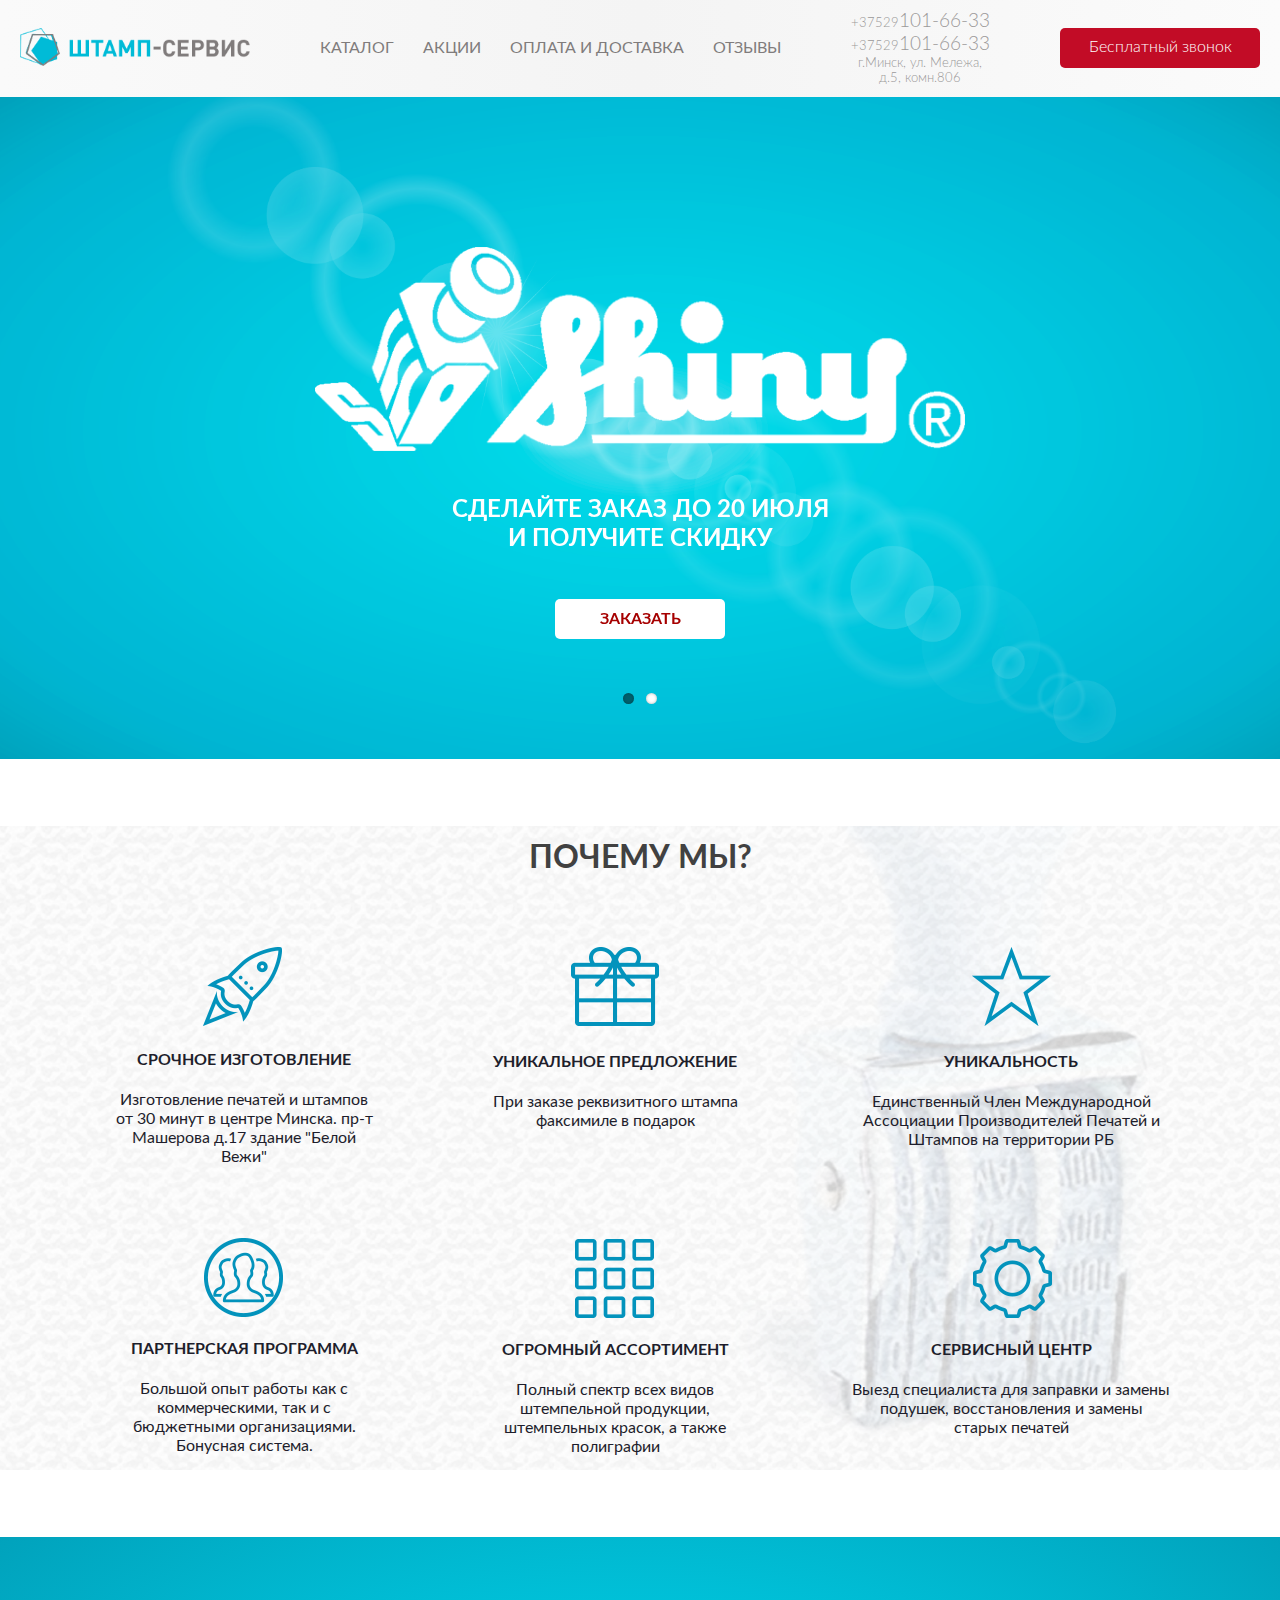
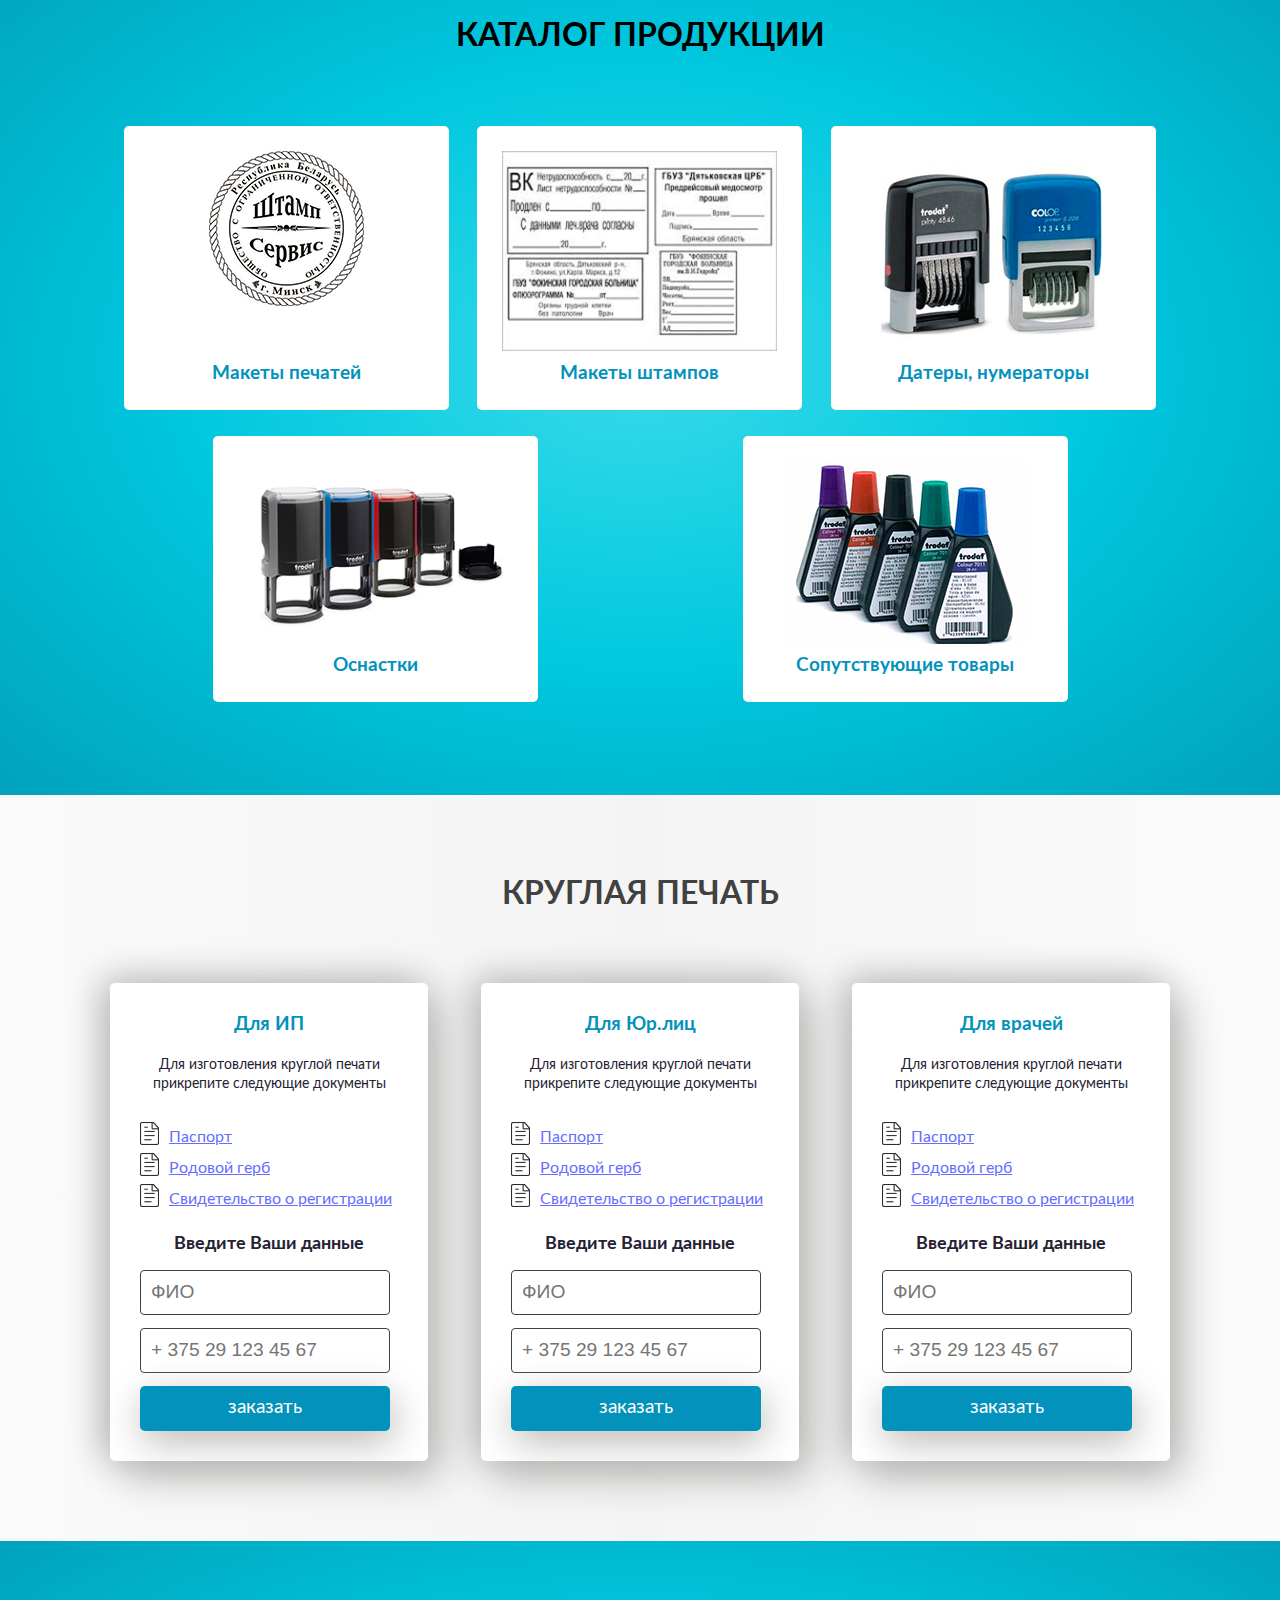
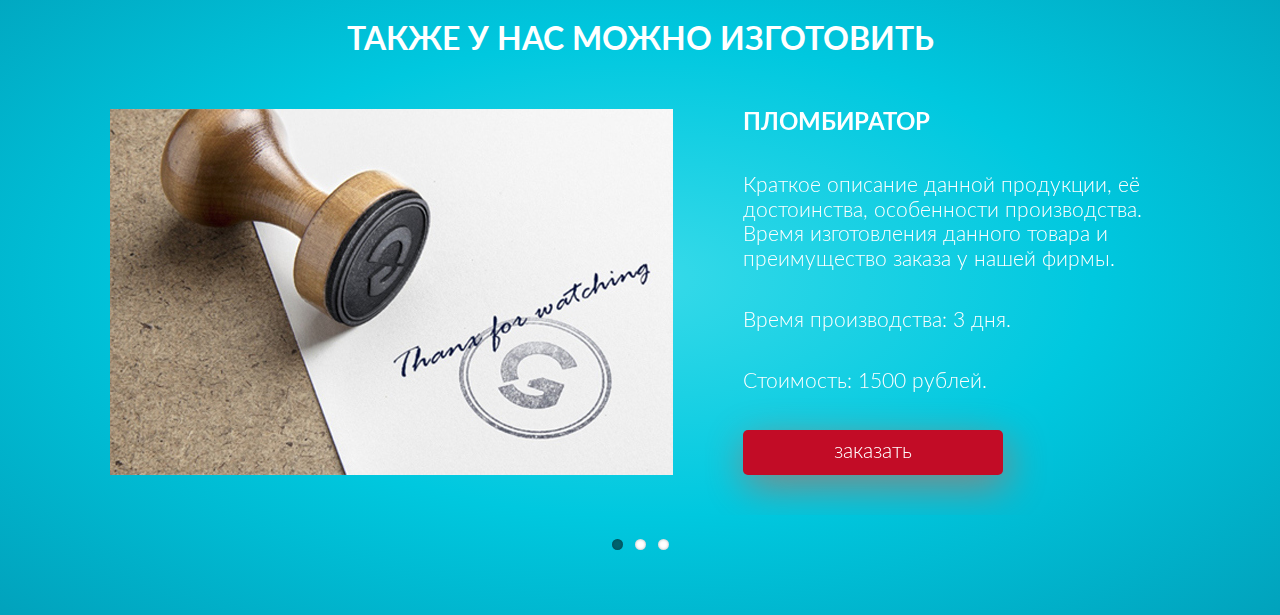
==== index.html @ 4afd436d "added products section" ====
<!DOCTYPE html>
<!--[if lt IE 7 ]><html class="ie ie6" lang="en"> <![endif]-->
<!--[if IE 7 ]><html class="ie ie7" lang="en"> <![endif]-->
<!--[if IE 8 ]><html class="ie ie8" lang="en"> <![endif]-->
<!--[if (gte IE 9)|!(IE)]><!--><html lang="ru"> <!--<![endif]-->

<head>

	<meta charset="utf-8">

	<title>Штамп-сервис</title>
	<meta name="description" content="">
	<meta name="keywords" content="">

	<link rel="shortcut icon" href="img/favicon/favicon.ico" type="image/x-icon">

	<meta http-equiv="X-UA-Compatible" content="IE=edge">
	<meta name="viewport" content="width=device-width, initial-scale=1, maximum-scale=1, user-scalable=no">

	<!-- <link rel="stylesheet" href="libs/animate/animate.css"> -->
	<!-- <link rel="stylesheet" type="text/css" href="libs/slick/slick.css"/> -->
	<!-- <link rel="stylesheet" type="text/css" href="libs/slick/slick-theme.css"/> -->
	<!-- <link rel="stylesheet" href="https://netdna.bootstrapcdn.com/bootstrap/3.0.3/css/bootstrap.min.css"> -->
	<!-- <link rel="stylesheet" href="https://netdna.bootstrapcdn.com/bootstrap/3.0.3/css/bootstrap-theme.min.css"> -->
	<link rel="stylesheet" href="libs/flexslider/flexslider.css" type="text/css" media="screen" />

	<link rel="stylesheet" href="css/fonts.css">
	<link rel="stylesheet" href="css/normalize.css">
	<link rel="stylesheet" href="css/main.css">
	<link rel="stylesheet" href="css/media.css">

</head>

<body>
	
	<!--************* Header-menu *************-->

	<header class="header">
		<div class="wrapper header-wrap">

			<div class="logo-header">
				<img class="logo-header__img" src="img/logo-header.png" alt="logo">
			</div>

			<nav class="menu">
				<a href="#" class="menu__icon">
					<span></span>
					<span></span>
					<span></span>
					<span></span>
				</a>
				<ul class="menu__links">
					<li class="menu__links-item"><a href="#">Каталог</a></li>
					<li class="menu__links-item"><a href="#">Акции</a></li>
					<li class="menu__links-item"><a href="#">Оплата и доставка</a></li>
					<li class="menu__links-item contacts"><a href="#">Отзывы</a></li>
				</ul>
			</nav>

			<div class="our-contacts">
				<a href="tel:375291016633" class="phone"><small>+37529</small>101-66-33</a>
				<a href="tel:375291016633" class="phone"><small>+37529</small>101-66-33</a>
				<p class="address">г.Минск, ул. Мележа,<br> д.5, комн.806</p>
			</div>

			<a href="#" class="button button__header">Бесплатный звонок</a>
		</div>
	</header>

	<!--**************** Main-slider ****************-->
	
	<div class="slider-wrap">
		<div class="flexslider">
		    <ul class="slides">
		        <li>
		            <div class="slides-item">
		            	<img class="slides-item__img" src="img/slider/slide.png" alt="slide">
		            	<p class="slides-item__descr">Сделайте заказ до 20 июля<br> и получите скидку</p>
		            	<a href="#" class="button button__slider">Заказать</a>
		            </div>
		        </li>
		       <li>
		            <div class="slides-item">
		            	<img class="slides-item__img" src="img/slider/slide.png" alt="slide">
		            	<p class="slides-item__descr">Сделайте заказ до 20 июля<br> и получите скидку</p>
		            	<a href="#" class="button button__slider">Заказать</a>
		            </div>
		        </li>
		    </ul>
		</div>
	</div>

	<!--************ Section-About ************-->

	<section class="about">
		<div class="wrapper about-wrap">
			<h2 class="section-title about-title">Почему мы?</h2>

			<div class="about-items">

				<div class="about-item">
					<img src="img/about/about1.png" alt="icon">
					<h4 class="about-item__title">Срочное изготовление</h3>
					<p class="about-item__descr">Изготовление печатей и штампов от 30 минут в центре Минска. пр-т Машерова д.17 здание "Белой Вежи"</p>
				</div>
				<div class="about-item">
					<img src="img/about/about2.png" alt="icon">
					<h4 class="about-item__title">Уникальное предложение</h3>
					<p class="about-item__descr">При заказе реквизитного штампа факсимиле в подарок</p>
				</div>
				<div class="about-item">
					<img src="img/about/about3.png" alt="icon">
					<h4 class="about-item__title">Уникальность</h3>
					<p class="about-item__descr">Единственный Член Международной Ассоциации Производителей Печатей и Штампов на территории РБ</p>
				</div>
				<div class="about-item">
					<img src="img/about/about4.png" alt="icon">
					<h4 class="about-item__title">Партнерская программа</h3>
					<p class="about-item__descr">Большой опыт работы как с коммерческими, так и с бюджетными организациями. Бонусная система.</p>
				</div>
				<div class="about-item">
					<img src="img/about/about5.png" alt="icon">
					<h4 class="about-item__title">Огромный ассортимент</h3>
					<p class="about-item__descr">Полный спектр всех видов штемпельной продукции, штемпельных красок, а также полиграфии</p>
				</div>
				<div class="about-item">
					<img src="img/about/about6.png" alt="icon">
					<h4 class="about-item__title">Сервисный центр</h3>
					<p class="about-item__descr">Выезд специалиста для заправки и замены подушек, восстановления и замены старых печатей</p>
				</div>

			</div>
		</div>
	</section>

	<!--******** Section-Сatalog ********-->

	<section class="catalog">
		<div class="wrapper catalog-wrap">
			<h2 class="section-title catalog-title">Каталог продукции</h2>

			<div class="catalog-items">
				
				<div class="catalog-item">
					<img src="img/catalog/catalog1.png" alt="stamp">
					<h5 class="catalog-item__title">Макеты печатей</h5>
				</div>
				<div class="catalog-item">
					<img src="img/catalog/catalog2.png" alt="stamp">
					<h5 class="catalog-item__title">Макеты штампов</h5>
				</div>
				<div class="catalog-item">
					<img src="img/catalog/catalog3.png" alt="stamp">
					<h5 class="catalog-item__title">Датеры, нумераторы</h5>
				</div>
				<div class="catalog-item">
					<img src="img/catalog/catalog4.png" alt="stamp">
					<h5 class="catalog-item__title">Оснастки</h5>
				</div>
				<div class="catalog-item">
					<img src="img/catalog/catalog5.png" alt="stamp">
					<h5 class="catalog-item__title">Сопутствующие товары</h5>
				</div>
			</div>
		</div>
	</section>

	<!--********* Section-Round-Stamp *********-->

	<section class="round-stamp">
		<div class="wrapper stamp-wrap">
			<h2 class="section-title stamp-title">Круглая печать</h2>
			
			<div class="stamp-items">
				
				<div class="stamp-item">
					<h5 class="stamp-item__title">Для ИП</h5>
					<span class="stamp-item__descr">Для изготовления круглой печати прикрепите следующие документы</span>
					<ul>
						<li class="stamp-item__list">
							<img src="img/icon-file.png" class="upfile1" style="cursor:pointer" alt="file" />
							<input type="file" class="file1"  name="file1" style="display:none" />
							<p class="download-file upfile1" style="cursor:pointer">Паспорт</p>
						</li>
						<li class="stamp-item__list">
							<img src="img/icon-file.png" class="upfile2" style="cursor:pointer" alt="file" />
							<input type="file" class="file2"  name="file1" style="display:none" />
							<p class="download-file upfile2" style="cursor:pointer">Родовой герб</p>
						</li>
						<li class="stamp-item__list">
							<img src="img/icon-file.png" class="upfile3" style="cursor:pointer" alt="file" />
							<input type="file" class="file3"  name="file1" style="display:none" />
							<p class="download-file upfile3" style="cursor:pointer">Свидетельство о регистрации</p>
						</li>
					</ul>
					<p class="label-descr">Введите Ваши данные</p>
					<label class="data-label">		             
		                <input type="text" class="data-input" name="name" placeholder="ФИО" />
		            </label>
		            <label class="data-label">
		                <input type="text" class="data-input" name="phone" placeholder="+ 375 29 123 45 67" />
		            </label>
		            <a href="#" class="button button__stamp">заказать</a>
				</div>

				<div class="stamp-item">
					<h5 class="stamp-item__title">Для Юр.лиц</h5>
					<span class="stamp-item__descr">Для изготовления круглой печати прикрепите следующие документы</span>
					<ul>
						<li class="stamp-item__list">
							<img src="img/icon-file.png" class="upfile4" style="cursor:pointer" alt="file" />
							<input type="file" class="file4"  name="file1" style="display:none" />
							<p class="download-file upfile4" style="cursor:pointer">Паспорт</p>
						</li>
						<li class="stamp-item__list">
							<img src="img/icon-file.png" class="upfile5" style="cursor:pointer" alt="file" />
							<input type="file" class="file5"  name="file1" style="display:none" />
							<p class="download-file upfile5" style="cursor:pointer">Родовой герб</p>
						</li>
						<li class="stamp-item__list">
							<img src="img/icon-file.png" class="upfile6" style="cursor:pointer" alt="file" />
							<input type="file" class="file6"  name="file1" style="display:none" />
							<p class="download-file upfile6" style="cursor:pointer">Свидетельство о регистрации</p>
						</li>
					</ul>
					<p class="label-descr">Введите Ваши данные</p>
					<label class="data-label">		             
		                <input type="text" class="data-input" name="name" placeholder="ФИО" />
		            </label>
		            <label class="data-label">
		                <input type="text" class="data-input" name="phone" placeholder="+ 375 29 123 45 67" />
		            </label>
		            <a href="#" class="button button__stamp">заказать</a>
				</div>

				<div class="stamp-item">
					<h5 class="stamp-item__title">Для врачей</h5>
					<span class="stamp-item__descr">Для изготовления круглой печати прикрепите следующие документы</span>
					<ul>
						<li class="stamp-item__list">
							<img src="img/icon-file.png" class="upfile7" style="cursor:pointer" alt="file" />
							<input type="file" class="file7"  name="file1" style="display:none" />
							<p class="download-file upfile7" style="cursor:pointer">Паспорт</p>
						</li>
						<li class="stamp-item__list">
							<img src="img/icon-file.png" class="upfile8" style="cursor:pointer" alt="file" />
							<input type="file" class="file8"  name="file1" style="display:none" />
							<p class="download-file upfile8" style="cursor:pointer">Родовой герб</p>
						</li>
						<li class="stamp-item__list">
							<img src="img/icon-file.png" class="upfile9" style="cursor:pointer" alt="file" />
							<input type="file" class="file9"  name="file1" style="display:none" />
							<p class="download-file upfile9" style="cursor:pointer">Свидетельство о регистрации</p>
						</li>
					</ul>
					<p class="label-descr">Введите Ваши данные</p>
					<label class="data-label">		             
		                <input type="text" class="data-input" name="name" placeholder="ФИО" />
		            </label>
		            <label class="data-label">
		                <input type="text" class="data-input" name="phone" placeholder="+ 375 29 123 45 67" />
		            </label>
		            <a href="#" class="button button__stamp">заказать</a>
				</div>

			</div>
		</div>
	</section>

	<!--******* Section-products *******-->

	<section class="products">
		<div class="wrapper products-wrap">
			<h2 class="section-title products-title">Также у нас можно изготовить</h2>
			
			<div class="flexslider">
			  	<ul class="slides">

				    <li class="products-item">
				      	<img class="products-item__img" src="img/products/product1.jpg" alt="stamp" />
				      	<div class="products-item__descr">
							<p class="products-item__title">Пломбиратор</p>
							<p class="products-item__text">Краткое описание данной продукции, её достоинства, особенности производства. Время изготовления данного товара и преимущество заказа у нашей фирмы.</p>
							<p class="products-item__time">Время производства: 3 дня.</p>
							<p class="products-item__price">Стоимость: 1500 рублей.</p>
							<a href="#" class="button button__products">заказать</a>
						</div>
				    </li>
				    <li class="products-item">
				      	<img class="products-item__img" src="img/products/product1.jpg" alt="stamp" />
				      	<div class="products-item__descr">
							<p class="products-item__title">Рельефная печать</p>
							<p class="products-item__text">Краткое описание данной продукции, её достоинства, особенности производства. Время изготовления данного товара и преимущество заказа у нашей фирмы.</p>
							<p class="products-item__time">Время производства: 3 дня.</p>
							<p class="products-item__price">Стоимость: 1500 рублей.</p>
							<a href="#" class="button button__products">заказать</a>
						</div>
				    </li>
				    <li class="products-item">
				      	<img class="products-item__img" src="img/products/product1.jpg" alt="stamp" />
				      	<div class="products-item__descr">
							<p class="products-item__title">Клише для установки</p>
							<p class="products-item__text">Краткое описание данной продукции, её достоинства, особенности производства. Время изготовления данного товара и преимущество заказа у нашей фирмы.</p>
							<p class="products-item__time">Время производства: 3 дня.</p>
							<p class="products-item__price">Стоимость: 1500 рублей.</p>
							<a href="#" class="button button__products">заказать</a>
						</div>
				    </li>

				    			    
			  	</ul>
			</div>
			<div class="custom-navigation">
				<a href="#" class="flex-prev">Prev</a>
				<div class="custom-controls-container"></div>
				<a href="#" class="flex-next">Next</a>
			</div>
		</div>
	</section>

	
	<!-- Pop-up-form -->

    <div class="hidden">
        <form id="form_back">
            <h2>Заказать звонок</h2>
            <p>Мы свяжемся с Вами в течение 10 минут<br> и ответим на все Ваши вопросы</p>
            <label>
                <span>Ваше имя:</span>
                <input type="text" name="name" required />
            </label>
            <label>
                <span>Ваш телефон:</span>
                <input type="text" name="phone" value="+(375)" required />
            </label>
            <div class="button_wrap">
                <button class="button btn-green">Отправить заявку</button>
            </div>

            <input type="hidden" name="formname" value="">

        </form>
    </div>

	<!--[if lt IE 9]>
	<script src="libs/html5shiv/es5-shim.min.js"></script>
	<script src="libs/html5shiv/html5shiv.min.js"></script>
	<script src="libs/html5shiv/html5shiv-printshiv.min.js"></script>
	<script src="libs/respond/respond.min.js"></script>
	<![endif]-->

	<script src="libs/jquery/jquery-1.11.2.min.js"></script>
	<script src="libs/jquery/jquery.easing.1.3.js"></script>
	<!-- <script src="libs/animate/jquery.waypoints.js"></script> -->
	<!-- <script src="libs/animate/animate-css.js"></script> -->
	<script src="libs/plugins-scroll/plugins-scroll.js"></script>
	<!-- <script src="libs/slick/slick.min.js"></script> -->
	<!-- <script src="https://netdna.bootstrapcdn.com/bootstrap/3.0.3/js/bootstrap.min.js"></script> -->
	<script src="libs//flexslider/jquery.flexslider.js"></script>

	<script src="js/common.js"></script>
	
</body>
</html>
---- css/fonts.css ----
@font-face {
    font-family: 'Lato';
    font-style: normal;
    font-weight: 400;
    src: url('../fonts/Lato/Lato-Regular.eot');
    src: url('../fonts/Lato/Lato-Regular.eot?#iefix')format("embedded-opentype"),
    url('../fonts/Lato/Lato-Regular.woff') format('woff'),
    url('../fonts/Lato/Lato-Regular.ttf') format('truetype');
}
@font-face {
    font-family: 'Lato';
    font-style: italic;
    font-weight: 400;
    src: url('../fonts/Lato/Lato-Italic.eot');
    src: url('../fonts/Lato/Lato-Italic.eot?#iefix')format("embedded-opentype"),
    url('../fonts/Lato/Lato-Italic.woff') format('woff'),
    url('../fonts/Lato/Lato-Italic.ttf') format('truetype');
}
@font-face {
    font-family: 'Lato';
    font-style: normal;
    font-weight: 300;
    src: url('../fonts/Lato/Lato-Light.eot');
    src: url('../fonts/Lato/Lato-Light.eot?#iefix')format("embedded-opentype"),
    url('../fonts/Lato/Lato-Light.woff') format('woff'),
    url('../fonts/Lato/Lato-Light.ttf') format('truetype');
}
@font-face {
    font-family: 'Lato';
    font-style: italic;
    font-weight: 300;
    src: url('../fonts/Lato/Lato-LightItalic.eot');
    src: url('../fonts/Lato/Lato-LightItalic.eot?#iefix')format("embedded-opentype"),
    url('../fonts/Lato/Lato-LightItalic.woff') format('woff'),
    url('../fonts/Lato/Lato-LightItalic.ttf') format('truetype');
}
@font-face {
    font-family: 'Lato';
    font-style: normal;
    font-weight: bold;
    src: url('../fonts/Lato/Lato-Bold.eot');
    src: url('../fonts/Lato/Lato-Bold.eot?#iefix')format("embedded-opentype"),
    url('../fonts/Lato/Lato-Bold.woff') format('woff'),
    url('../fonts/Lato/Lato-Bold.ttf') format('truetype');
}
@font-face {
    font-family: 'Lato';
    font-style: italic;
    font-weight: bold;
    src: url('../fonts/Lato/Lato-BoldItalic.eot');
    src: url('../fonts/Lato/Lato-BoldItalic.eot?#iefix')format("embedded-opentype"),
    url('../fonts/Lato/Lato-BoldItalic.woff') format('woff'),
    url('../fonts/Lato/Lato-BoldItalic.ttf') format('truetype');
}
@font-face {
    font-family: 'Lato';
    font-style: normal;
    font-weight: 900;../
    src: url('../fonts/Lato/Lato-Black.eot');
    src: url('../fonts/Lato/Lato-Black.eot?#iefix')format("embedded-opentype"),
    url('../fonts/Lato/Lato-Black.woff') format('woff'),
    url('../fonts/Lato/Lato-Black.ttf') format('truetype');
}
@font-face {
    font-family: 'Lato';
    font-style: italic;
    font-weight: 900;
    src: url('../fonts/Lato/Lato-BlackItalic.eot');
    src: url('../fonts/Lato/Lato-BlackItalic.eot?#iefix')format("embedded-opentype"),
    url('../fonts/Lato/Lato-BlackItalic.woff') format('woff'),
    url('../fonts/Lato/Lato-BlackItalic.ttf') format('truetype');
}
---- css/main.css ----
body {
	font-family: sans-serif;
	font-size: 1em;
	min-width: 320px;
	position: relative;
	font-family: "Lato", sans-serif;
	overflow-x: hidden;
	max-width: 100%;
    height: 100%;
}

img {
	max-width: 100%;
}

a:hover, a:active, a:focus {
	text-decoration: none;
}
a.button {
    display: block;
    max-width: 100%;
    cursor: pointer;
    text-align: center;
    text-decoration: none;
    border-radius: 5px;
    transition: 0.5s ease;
}
.wrapper {
    max-width: 1100px;
    width: 100%;
    height: auto;
    margin: 0 auto;
    padding: 0 20px;
}
h2.section-title {
    font-size: 2em;
    font-weight: bold;
    text-transform: uppercase;
    line-height: 1.2;
    text-align: center;
}
h5 {
    font-size: 1.2em;
    color: rgb(3, 146, 188);
    line-height: 1.2;
    text-align: center;
}

/**********Header-menu**********/

.header {
    background: #fafafa;
    background: linear-gradient(to right, #fafafa, #f4f4f4, #fbfbfb);
}
.header-wrap {
    max-width: 1480px;
    display: -webkit-flex;
    display: -moz-flex;
    display: -ms-flex;
    display: -o-flex;
    display: flex;
    justify-content: space-between;
    -ms-align-items: center;
    align-items: center;
    padding-top: 10px;
    padding-bottom: 10px;
}
.logo-header__img {
    width: 230px;
}
.menu__links {
    display: -webkit-flex;
    display: -moz-flex;
    display: -ms-flex;
    display: -o-flex;
    display: flex;
    justify-content: space-between;
}
.menu__links-item {
    list-style-type: none;
    font-size: 1em;
    padding-right: 1.8em;
}
.menu__links-item:last-child {
    padding-right: 0;
}
.menu__links-item a {
    color: rgb(128, 124, 124);
    text-transform: uppercase;
    line-height: 1.2;
    transition: color 0.5s ease;
}
.menu__links-item a:hover,
.menu__links-item a:active,
.menu__links-item a:focus,
.phone:hover,
.phone:active,
.phone:focus {
    color: #0392bc;
    font-weight: 400;
}
.our-contacts {
    display: -webkit-flex;
    display: -moz-flex;
    display: -ms-flex;
    display: -o-flex;
    display: flex;
    -webkit-flex-direction: column;
    -moz-flex-direction: column;
    -ms-flex-direction: column;
    -o-flex-direction: column;
    flex-direction: column;
}
.our-contacts small {
    font-size: 0.7em;
}
.phone,
.address {
    font-weight: 300;
    color: rgb(155, 153, 153);
    line-height: 1.2;
}
.phone {
    font-size: 1.2em;
    transition: color 0.5s ease;
}
.address {
    font-size: 0.8em;
    text-align: center;
}
.button__header {
    width: 200px;
    height: 40px;
    font-size: 1em;
    font-weight: 300;
    line-height: 2.4;
    background-color: rgb(194, 12, 38);
    color: #fff;
}
.button__header:hover,
.button__header:active,
.button__header:focus {
    background-color: #e43e56;
}

/**********Mobile menu**********/

.menu__icon {
    display: none;
}

/**********Main-slider**********/

.slider-wrap {
    background: #55ddff; 
    background-image: url(../img/header-bg.png);
    background-size: cover;
    background-repeat: no-repeat;
    background-position: center center;
    padding: 0 20px 30px;
 }
.slides-item {
    display: -webkit-flex;
    display: -moz-flex;
    display: -ms-flex;
    display: -o-flex;
    display: flex;
    -webkit-flex-direction: column;
    -moz-flex-direction: column;
    -ms-flex-direction: column;
    -o-flex-direction: column;
    flex-direction: column;
    -ms-align-items: center;
    align-items: center;
    padding-top: 150px;
}
.slides-item__img {
    width: 650px!important;
    margin: 0 auto;
}
.slides-item__descr {
  font-size: 1.5em;
  color: rgb(255, 255, 255);
  font-weight: bold;
  text-transform: uppercase;
  line-height: 1.2;
  padding: 45px 0;
  text-align: center;
}
.button__slider {
    width: 170px;
    height: 40px;
    font-size: 1em;
    font-weight: bold;
    text-transform: uppercase;
    line-height: 2.5;
    background-color: #fff;
    color: #a60000;
    margin-bottom: 30px;
}
.button__slider:hover,
.button__slider:active,
.button__slider:focus {
    background-color: #e43e56;
    color: #fff;
}

/*Flexslider*/

.slider-wrap .flex-direction-nav {
    display: none;
 }
/*.slider-wrap .flex-control-nav {
    list-style-type: none;
    display: flex;
    justify-content: center;
    padding: 80px 0;
 }*/
 /*.slider-wrap .flex-control-nav li {
    width: 8px;
    height: 8px;
    background-color: #fff;
    border-radius: 50%;
    padding-right: 20px;
 }*/
 /*.slider-wrap .flex-control-nav li:last-child {
    padding-right: 0;
 }*/
 .slider-wrap .flexslider,
 .products-wrap .flexslider {
    background: transparent;
    border: none;
 }
 .slider-wrap .flex-control-paging li a,
 .products-wrap .flex-control-paging li a {
    background: #fff;
 }
 .slider-wrap .flex-control-paging li a.flex-active,
 .products .flex-control-paging li a.flex-active {
    background: rgba(0, 0, 0, 0.5);
 }
.products .custom-navigation {
    display: none;
 }
.products .flex-direction-nav a.flex-prev:before {
    content: '\003C';
    color: #fff;
    font-size: 77px;
}
.products .flex-direction-nav a.flex-next:before {
    content: '\003E';
    color: #fff;
    font-size: 77px;
}
.products .flexslider:hover .flex-direction-nav .flex-prev {
    left: -65px;
}
.products .flexslider:hover .flex-direction-nav .flex-next {
    right: -100px;
}
.products .flex-direction-nav a {
    width: 100px;
    height: 78px;
    top: 45%;
}


/*************Section-About*************/

.about {
    background: #fff;
    background-image: url(../img/about-bg.png);
    background-size: contain;
    background-repeat: no-repeat;
    background-position: center center;
}
.about-wrap, 
.catalog-wrap,
.stamp-wrap,
.products-wrap {
    padding-top: 80px;
    padding-bottom: 80px;
}
.about-title {
    color: rgb(65, 65, 65);
}
.about-items,
.catalog-items {
    display: -webkit-flex;
    display: -moz-flex;
    display: -ms-flex;
    display: -o-flex;
    display: flex;
    flex-flow: row wrap;
    justify-content: space-between;
}
.about-item {
    width: 30%;
    text-align: center;
    padding-right: 50px;
    padding-top: 70px;
}
.about-item:nth-child(3n){
    padding-right: 0;
}
.about-item__title {
    color: rgb(30, 30, 44);
    text-transform: uppercase;
    line-height: 1.2;
    padding: 20px 0;
}
.about-item__descr {
    color: rgb(30, 30, 44);
    line-height: 1.2;
}

/*********Section-catalog*********/

.catalog,
.products {
    background: #37dae9;
    background: radial-gradient(#37dae9, #00c8df, #01a2bc);
}
.catalog-title {
    padding-bottom: 57px;
}
.catalog-items {
    justify-content: space-around;
}
.catalog-item {
    max-width: 100%;
    width: 325px;
    height: auto;
    border-radius: 5px;
    background-color: rgb(255, 255, 255);
    margin: 13px;
    text-align: center;
    display: flex;
    flex-direction: column;
    justify-content: space-between;
    align-items: center;
    padding: 25px;
}
.catalog-item__title {
    padding-top: 10px;
}

/************Round-Stamp************/

.round-stamp {
    background: #fafafa;
    background: linear-gradient(to right, #fafafa, #f4f4f4, #fbfbfb);
}
.stamp-title {
    color: #414141;
}
.stamp-items {
    display: -webkit-flex;
    display: -moz-flex;
    display: -ms-flex;
    display: -o-flex;
    display: flex;
    -webkit-flex-wrap: wrap;
    -moz-flex-wrap: wrap;
    -ms-flex-wrap: wrap;
    -o-flex-wrap: wrap;
    flex-wrap: wrap;
    justify-content: space-between;
    padding-top: 70px;
}
.stamp-item {
    display: -webkit-flex;
    display: -moz-flex;
    display: -ms-flex;
    display: -o-flex;
    display: flex;
    -webkit-flex-direction: column;
    -moz-flex-direction: column;
    -ms-flex-direction: column;
    -o-flex-direction: column;
    flex-direction: column;
    width: 30%;
    background: #fff;
    border-radius: 5px;
    box-shadow: 12px 15px 42px #bab9b7, 
                -8px -4px 36px #bab9b7;
    margin-right: 20px;
    padding: 30px;
    transition: box-shadow 0.2s ease-out,transform 0.3s ease-out;
}
.stamp-item:nth-child(3n) {
    margin-right: 0;
}
.stamp-item:hover {
    box-shadow: 0 0 31px rgba(64, 146, 188, 0.72);
    transform: scale(1.05);
}
.stamp-item__descr {
    color: rgb(38, 34, 52);
    font-size: 0.9em;
    line-height: 1.3;
    text-align: center;
    padding: 20px 0;
}
.stamp-item__list {
    list-style: none;
    display: -webkit-flex;
    display: -moz-flex;
    display: -ms-flex;
    display: -o-flex;
    display: flex;
    -ms-align-items: flex-end;
    align-items: flex-end;
}
.download-file {
    font-size: 1em;
    color: rgb(101, 110, 255);
    text-decoration: underline;
    line-height: 1;
    padding-left: 10px;
    padding-top: 15px;
}
.download-file:hover {
    text-decoration: none;
}
.label-descr {
    font-size: 1.1em;
    font-weight: 600;
    color: rgb(38, 34, 52);
    line-height: 0.75;
    text-align: center;
    padding: 30px 0 20px;
}
.data-input {
    width: 250px;
    max-width: 100%;
    height: 45px;
    border: 1px solid #414141;
    border-radius: 4px;
    background-color: transparent;
    outline: none;
    padding-left: 10px;
    font-size: 1.2em;
    color: rgb(114, 116, 145);
    line-height: 1.5;
    margin-bottom: 13px;
}
.button__stamp {
    width: 250px;
    height: 45px;
    font-size: 1.2em;
    color: rgb(255, 255, 255);
    line-height: 2.3;
    background-color: #0392bc;
    box-shadow: 3px 11px 39px #bab9b7;
}
.button__stamp:hover {
    background-color: #047ab6;
}

/***********Section-products***********/

.products-wrap {
    padding-bottom: 40px;
}
.products-title {
    color: rgb(255, 255, 255);
    padding-bottom: 50px;
}
.products-item {
    display: flex!important;
    padding-bottom: 40px!important;
}
.products-item__img {
    padding-right: 70px;
}
.products-item__descr {
    display: -webkit-flex;
    display: -moz-flex;
    display: -ms-flex;
    display: -o-flex;
    display: flex;
    -webkit-flex-direction: column;
    -moz-flex-direction: column;
    -ms-flex-direction: column;
    -o-flex-direction: column;
    flex-direction: column;
    justify-content: space-between;
}
.products-item__title {
  font-size: 1.5em;
  color: rgb(255, 255, 255);
  font-weight: bold;
  text-transform: uppercase;
  line-height: 1.2;
}
.products-item__text,
.products-item__time,
.products-item__price {
  font-size: 1.3em;
  color: rgb(255, 255, 255);
  line-height: 1.2;
  font-weight: 300;
}
.button__products {
    width: 260px;
    height: 45px;
    font-size: 1.3em;
    font-weight: 300;
    line-height: 2.1;
    background-color: #c20c26;
    color: #fff;
    box-shadow: 3px 11px 39px #878581;
}
.button__products:hover, 
.button__products:active, 
.button__products:focus {
    background-color: #e43e56;
}



/* Pop-up-form */

.hidden {
	display: none;
}

form {
    background-color: #F7F7F7;
    padding: 25px 30px;
    border: #79b433 5px solid;
    border-radius: 5px;
}

form label {
    display: block;
    margin-bottom: 15px;
    color: #666;
    font-size: 14px;
}

form input {
    display: block;
    line-height: 40px;
    height: 40px;
    border: #D9D9D9 1px solid;
    -webkit-box-shadow: 0 0 20px rgba(0, 0, 0, 0.06) inset;
            box-shadow: 0 0 20px rgba(0, 0, 0, 0.06) inset;
    width: 100%;
    text-indent: 10px;
    font-size: 20px;
    margin-top: 3px;
}

form .button_wrap {
    text-align: center;
    margin: 30px 0 10px;
}

.button.btn-green {
    background-color: #79b433;
    color: #fff;
    outline: none;
    font-size: 15px;
    padding: 8px 10px;
}

#form_back {
    max-width: 420px;
    margin: auto;
    position: relative;
}

#form_back h2 {
    text-align: center;
    font-weight: normal;
}

#form_back p {
    text-align: center;
}
---- css/media.css ----
/*==========  Desktop First Method  ==========*/

/* Large Devices, Wide Screens */
@media only screen and (max-width : 1200px) {

}

/* Medium Devices, Desktops */
@media only screen and (max-width : 992px) {

}

/* Small Devices, Tablets */
@media only screen and (max-width : 768px) {
	
	/*Disable Animation on Mobile Devices*/
	.animated {
		/*CSS transitions*/
		-o-transition-property: none !important;
		-moz-transition-property: none !important;
		-ms-transition-property: none !important;
		-webkit-transition-property: none !important;
		transition-property: none !important;
		/*CSS transforms*/
		-o-transform: none !important;
		-moz-transform: none !important;
		-ms-transform: none !important;
		-webkit-transform: none !important;
		transform: none !important;
		/*CSS animations*/
		-webkit-animation: none !important;
		-moz-animation: none !important;
		-o-animation: none !important;
		-ms-animation: none !important;
		animation: none !important;
	}

}

/* Extra Small Devices, Phones */
@media only screen and (max-width : 480px) {

}

/* Custom, iPhone Retina */
@media only screen and (max-width : 320px) {

}


/*==========  Mobile First Method  ==========*/

/* Custom, iPhone Retina */
@media only screen and (min-width : 320px) {

}

/* Extra Small Devices, Phones */
@media only screen and (min-width : 480px) {

}

/* Small Devices, Tablets */
@media only screen and (min-width : 768px) {

}

/* Medium Devices, Desktops */
@media only screen and (min-width : 992px) {

}

/* Large Devices, Wide Screens */
@media only screen and (min-width : 1200px) {

}
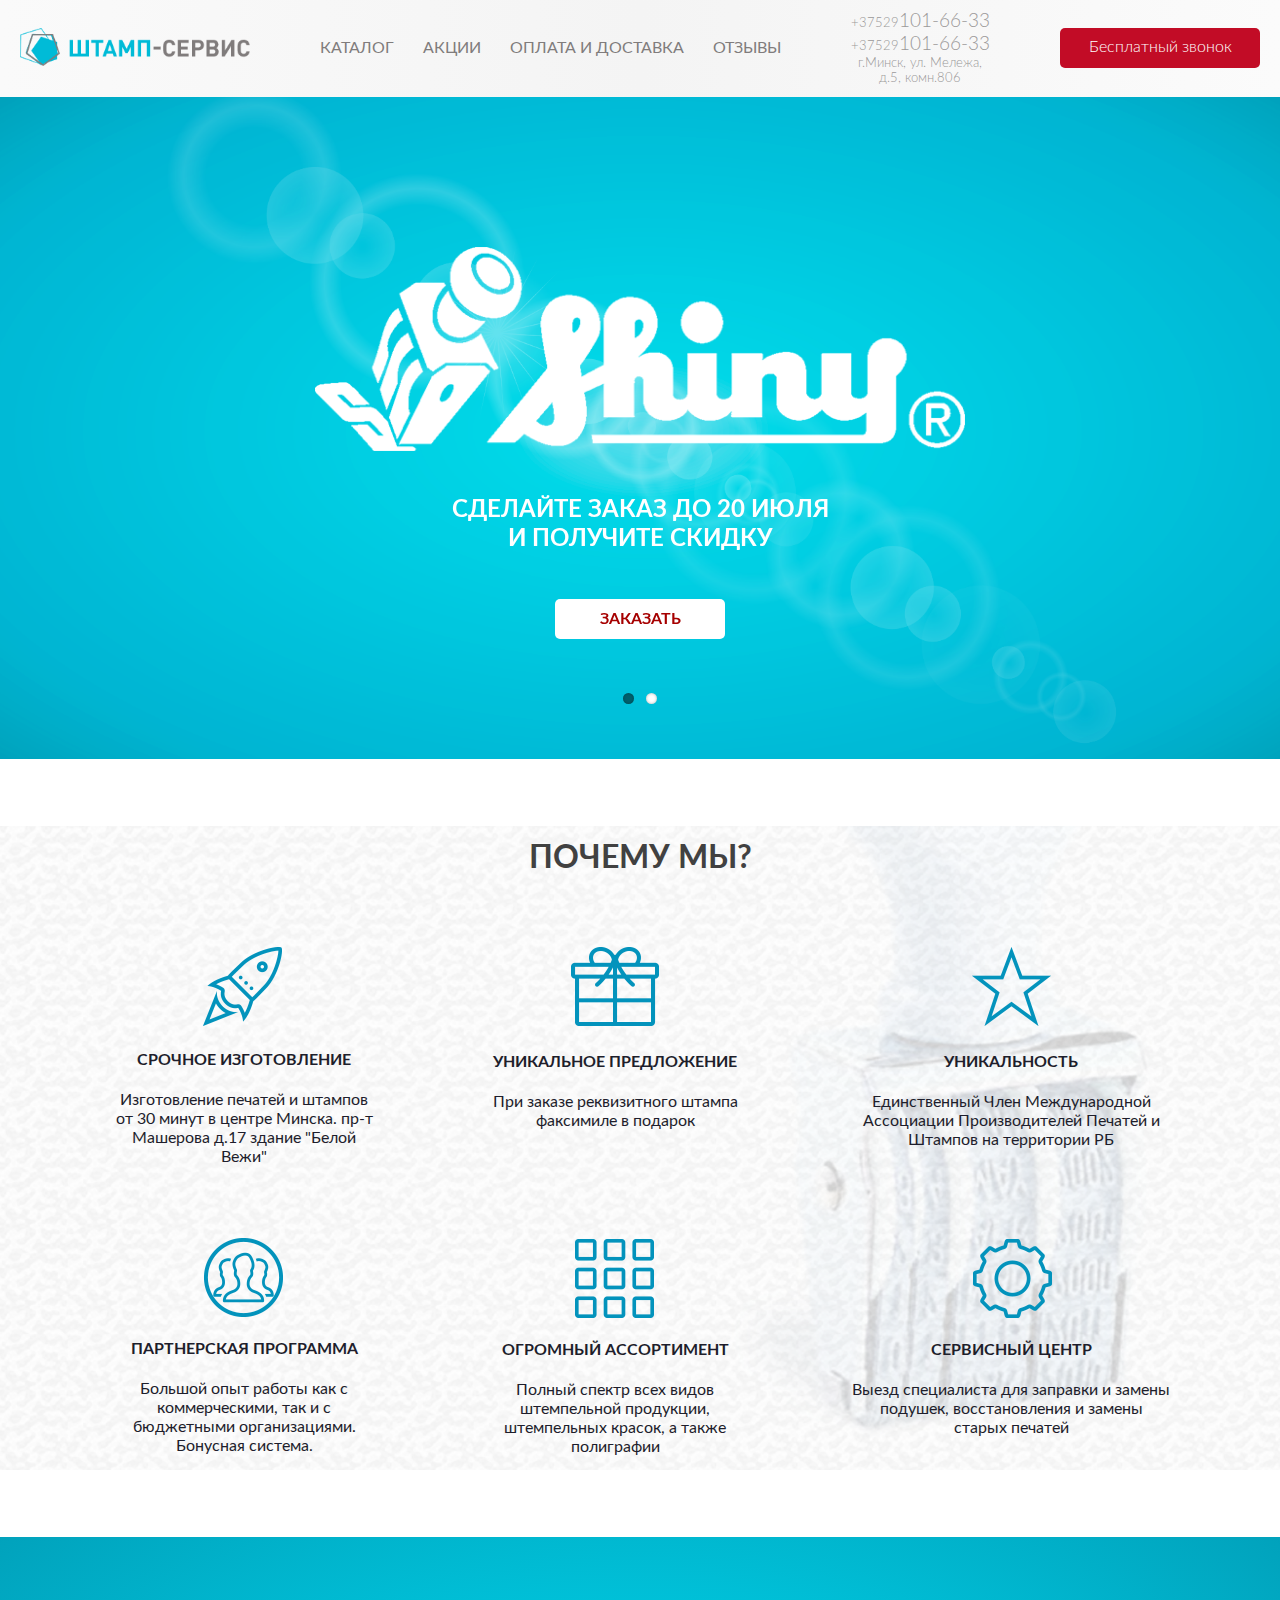
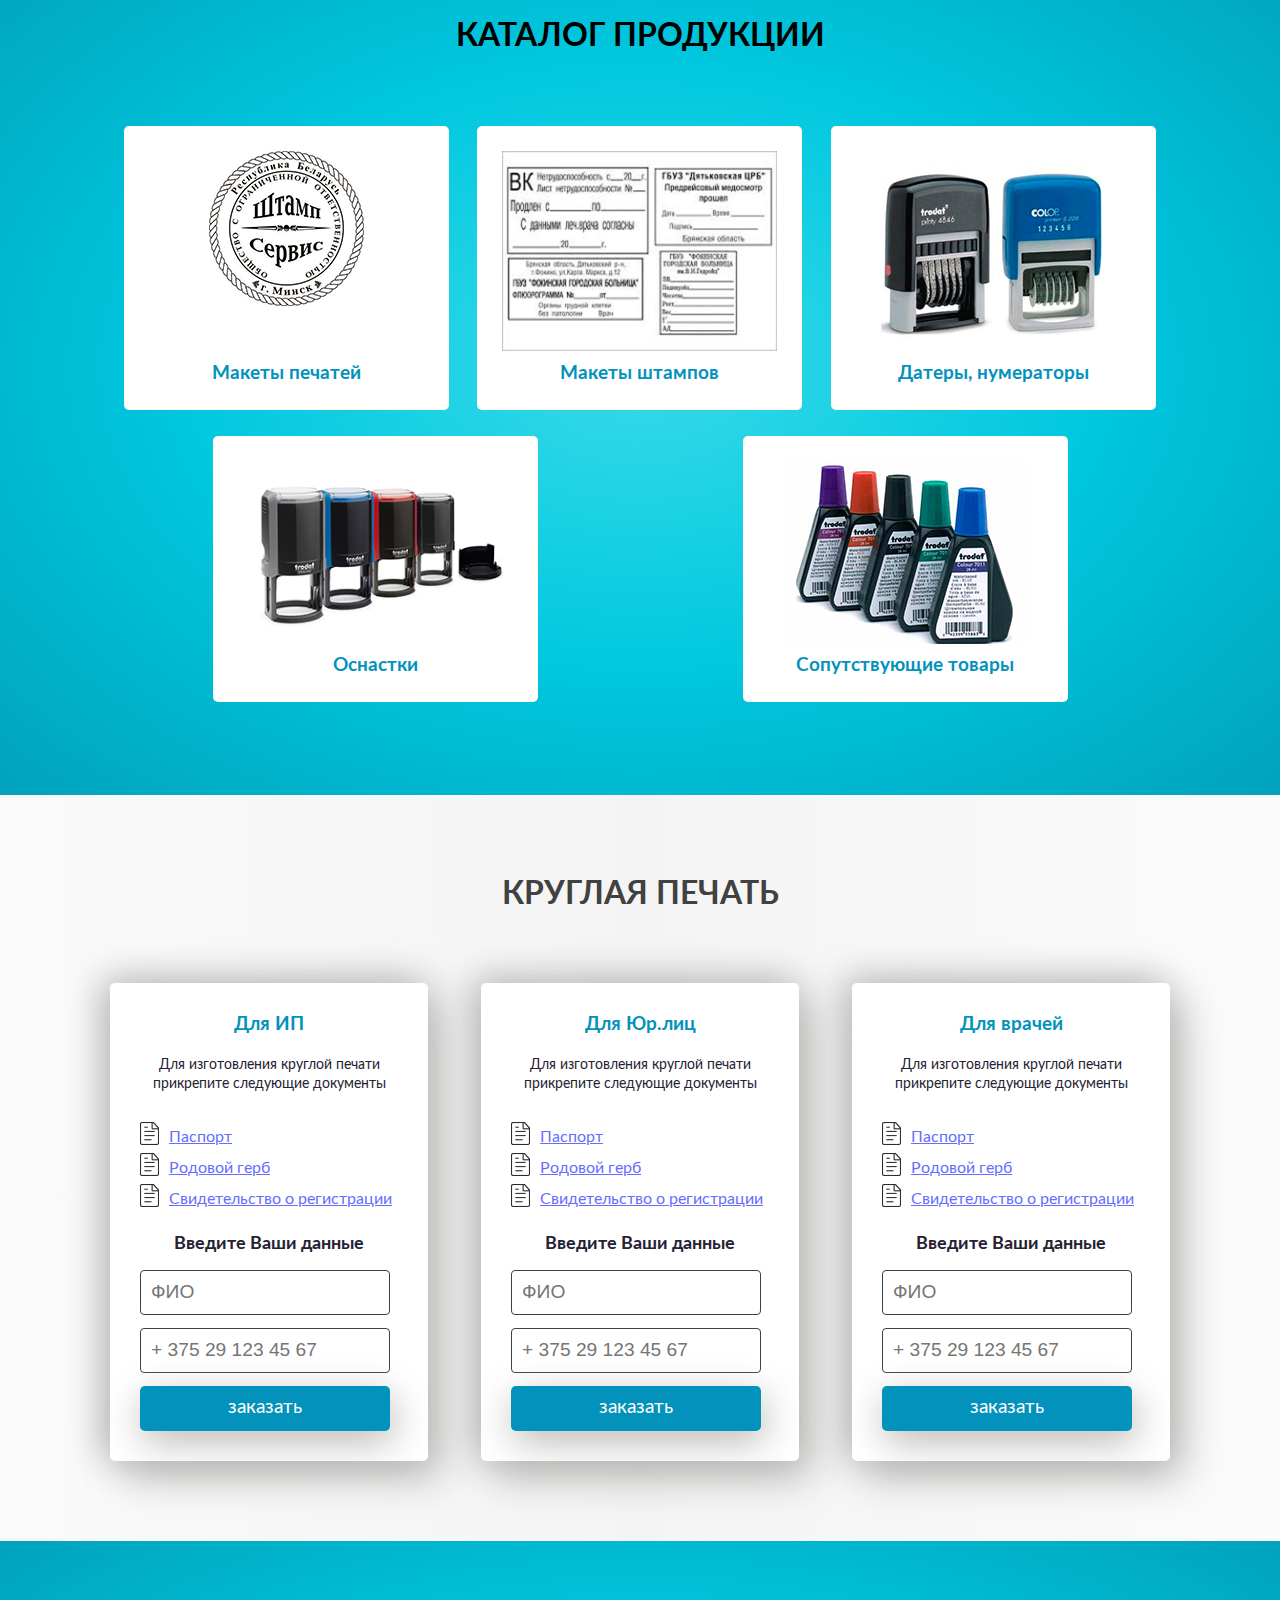
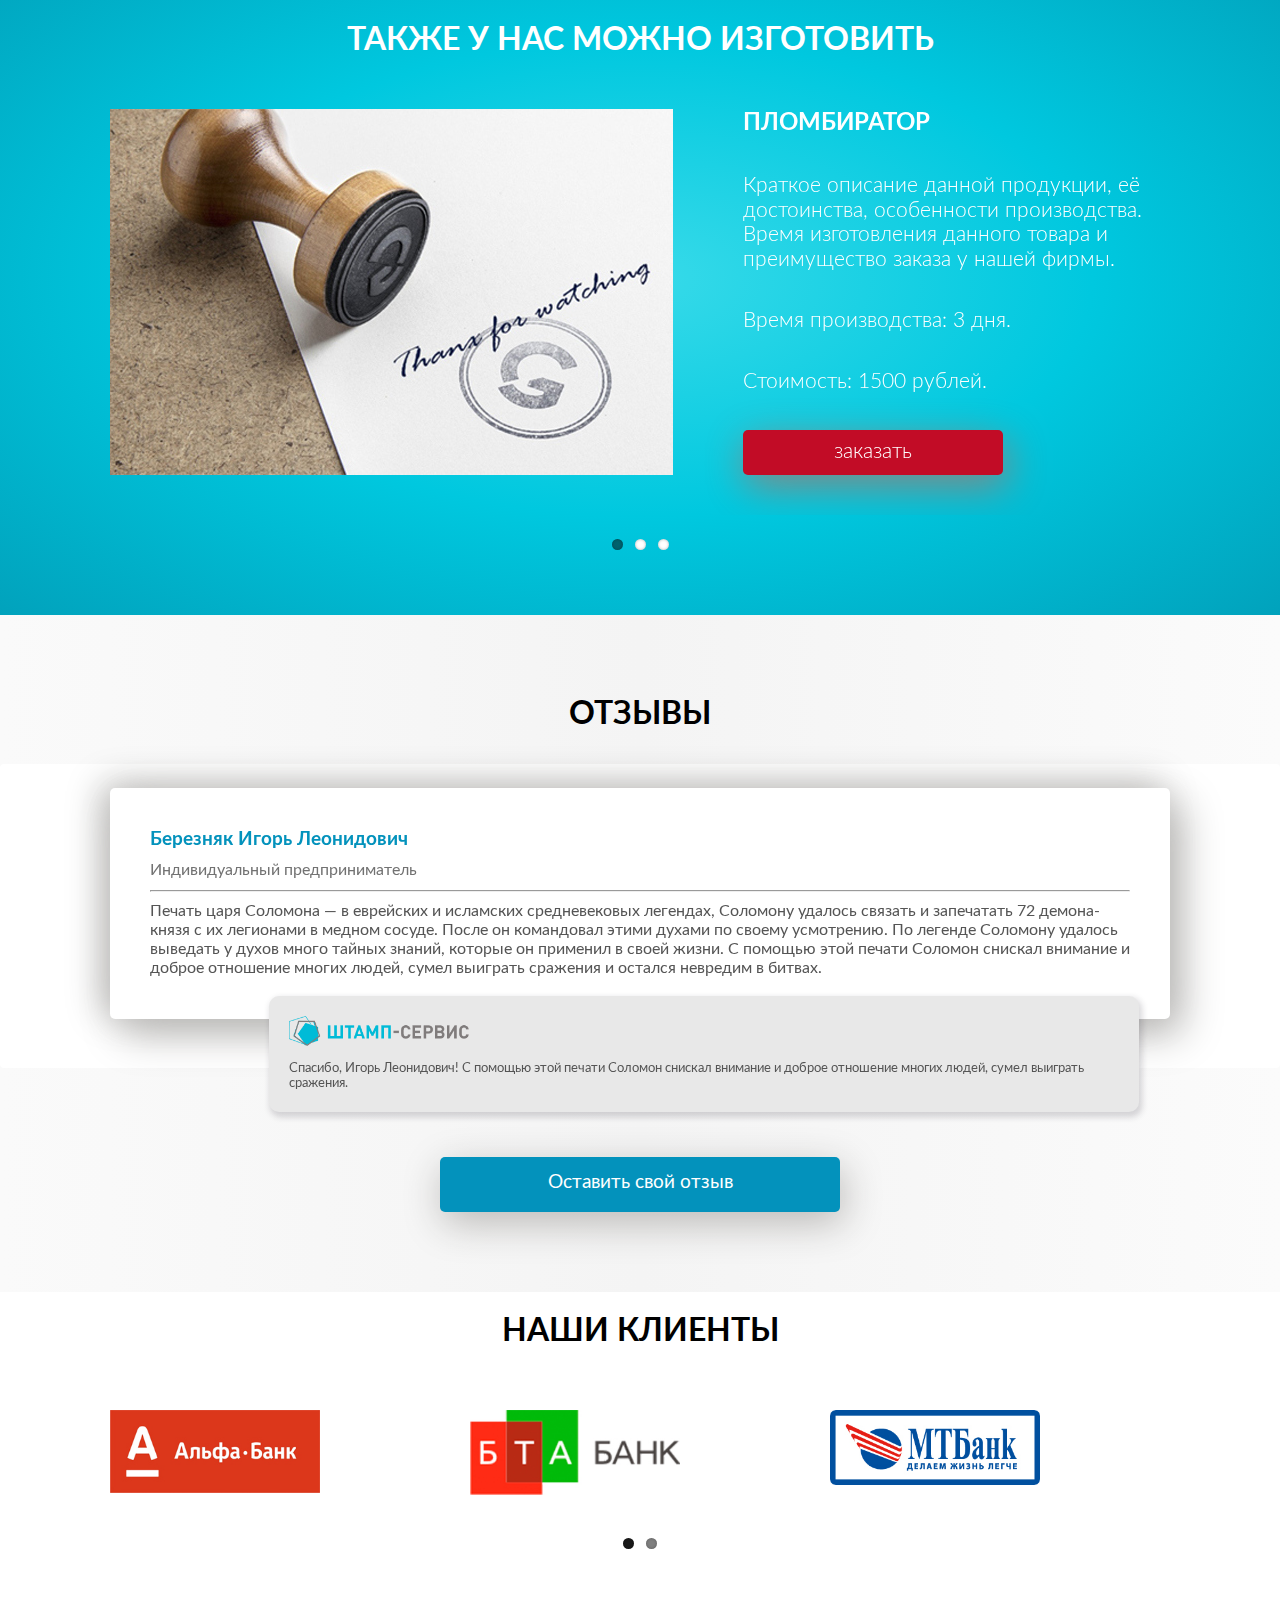
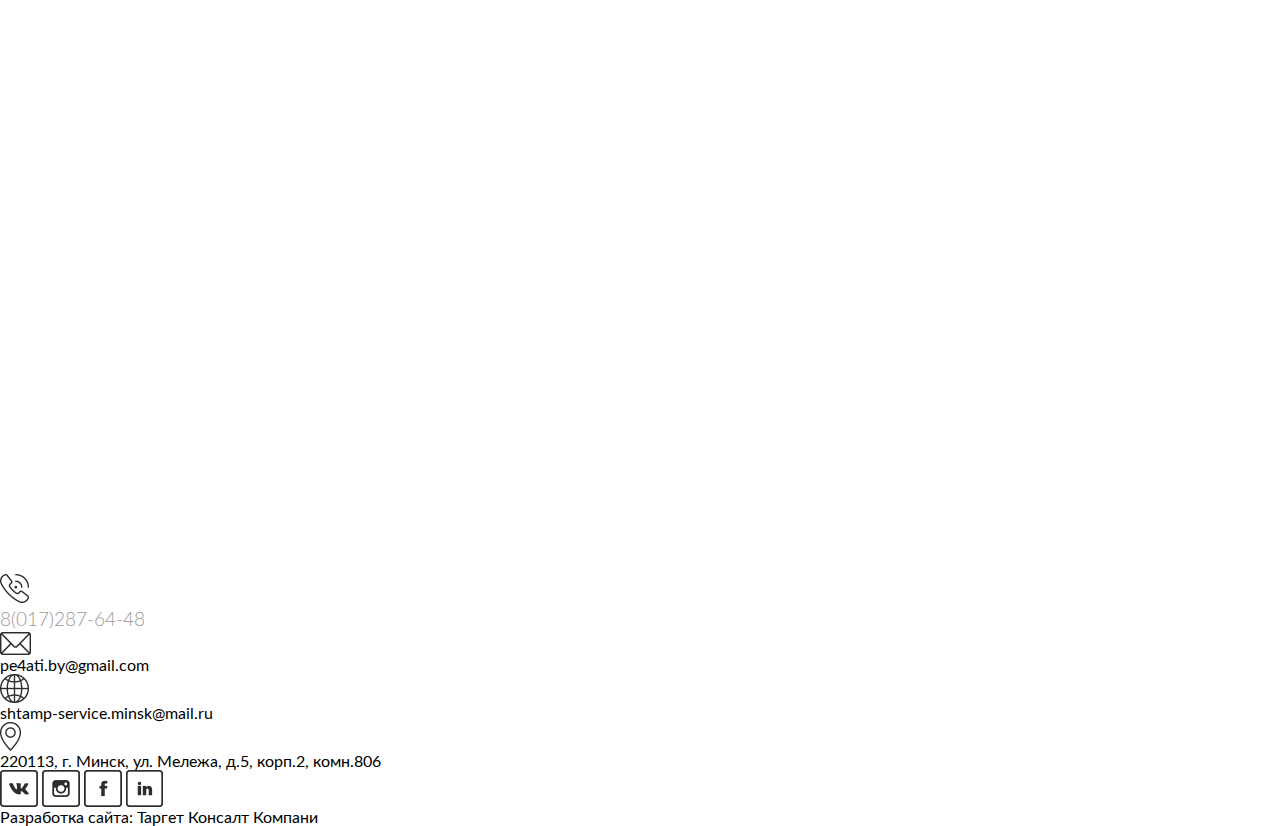
==== commit 03013185: "added map section" ====
--- a/index.html
+++ b/index.html
@@ -318,7 +318,158 @@
 		</div>
 	</section>
 
+	<!--************ Section-review ************-->
+
+	<section class="review">
+		<div class="review-wrap">
+			<h2 class="section-title review-title">Отзывы</h2>
+
+			<div class="flexslider">
+		    <ul class="slides">
+		        <li>
+		            <div class="slides__review-main">
+		            	<h5 class="slides__review-title">Березняк Игорь Леонидович</h5>
+		            	<span class="slides__review-descr">Индивидуальный предприниматель</span>
+		            	<hr>
+		            	<p class="slides__review-text">Печать царя Соломона — в еврейских и исламских средневековых легендах,  Соломону удалось связать и запечатать 72 демона-князя с их легионами в медном сосуде. После он командовал этими духами по своему усмотрению. По легенде Соломону удалось выведать у духов много тайных знаний, которые он применил в своей жизни. С помощью этой печати Соломон снискал внимание и доброе отношение многих людей, сумел выиграть сражения и остался невредим в битвах.</p>
+		            	 <div class="slides__review-response">
+		            	<div class="logo-header slides__review-logo">
+							<img class="logo-header__img" src="img/logo-header.png" alt="logo">
+						</div>
+						<p class="review-response-text">
+							Спасибо, Игорь Леонидович! С помощью этой печати Соломон снискал внимание и доброе отношение многих людей, сумел выиграть сражения. 
+						</p>
+		            </div>	     
+		            </div>
+		           
+		                  	            
+		        </li>
+		      	<li>
+		            <div class="slides__review-main">
+		            	<h5 class="slides__review-title">Березняк Игорь Леонидович</h5>
+		            	<span class="slides__review-descr">Индивидуальный предприниматель</span>
+		            	<hr>
+		            	<p class="slides__review-text">Печать царя Соломона — в еврейских и исламских средневековых легендах,  Соломону удалось связать и запечатать 72 демона-князя с их легионами в медном сосуде. После он командовал этими духами по своему усмотрению. По легенде Соломону удалось выведать у духов много тайных знаний, которые он применил в своей жизни. С помощью этой печати Соломон снискал внимание и доброе отношение многих людей, сумел выиграть сражения и остался невредим в битвах.</p>
+		            	<div class="slides__review-response">
+		            	<div class="logo-header slides__review-logo">
+							<img class="logo-header__img" src="img/logo-header.png" alt="logo">
+						</div>
+						<p class="review-response-text">
+							Спасибо, Игорь Леонидович! С помощью этой печати Соломон снискал внимание и доброе отношение многих людей, сумел выиграть сражения. 
+						</p>
+		            </div>	
+		            </div>
+		            
+		                        	            
+		        </li>
+		    </ul>
+			</div>
+			<!-- <ul class="flex-direction-nav"><li class="flex-nav-prev"><a class="flex-prev" href="#">Previous</a></li><li class="flex-nav-next"><a class="flex-next" href="#">Next</a></li></ul> -->
+			<a href="#" class="button button__review">Оставить свой отзыв</a>
+		</div>
+	</section>
+
+	<!--************ Section-clients ************-->
+
+	<section class="clients">
+		<div class="wrapper clients-wrap">
+			<h2 class="section-title clients-title">Наши клиенты</h2>
+
+			<div class="flexslider-clients carousel">
+		    <ul class="slides slides-clients">
+		        <li>
+		            
+		            	<img class="slides-clients__img" src="img/clients/client1.jpg" alt="Логотип клиента">		          
+		            
+		        </li>
+		      	<li>
+		            <div class="slides-item">
+		            	<img class="slides-clients__img" src="img/clients/client2.jpg" alt="Логотип клиента">		          
+		            </div>
+		        </li>
+		        <li>
+		            <div class="slides-item">
+		            	<img class="slides-clients__img" src="img/clients/client3.jpg" alt="Логотип клиента">		          
+		            </div>
+		        </li>
+		        <li>
+		            
+		            	<img class="slides-clients__img" src="img/clients/client1.jpg" alt="Логотип клиента">		          
+		            
+		        </li>
+		      	<li>
+		            <div class="slides-item">
+		            	<img class="slides-clients__img" src="img/clients/client2.jpg" alt="Логотип клиента">		          
+		            </div>
+		        </li>
+		        <li>
+		            <div class="slides-item">
+		            	<img class="slides-clients__img" src="img/clients/client3.jpg" alt="Логотип клиента">		          
+		            </div>
+		        </li>
+		    </ul>
+		</div>
+
+		</div>
+
+	</section>
+
 	
+	<!--************* Section-contacts *************-->
+
+	<section class="section-contacts">
+
+		<div class="map-wrap" id="map">
+			<div id="Ymap"></div>
+		</div>
+		<div class="map-descr-main">
+			
+			<div class="map-item">
+				<img class="map-icon" src="img/contacts/phone.png" alt="icon">
+				<a class="phone" href="tel:+80172876448">
+						<p>8(017)287-64-48</p>
+				</a>
+			</div>			
+			<div class="map-item">
+				<img class="map-icon" src="img/contacts/mail.png" alt="icon">
+				<p>
+					<a href="mailto:pe4ati.by@gmail.com">pe4ati.by@gmail.com</a>
+				</p>				
+			</div>
+			<div class="map-item">
+				<img class="map-icon" src="img/contacts/world.png" alt="icon">
+				<p>
+					<a href="mailto:shtamp-service.minsk@mail.ru">shtamp-service.minsk@mail.ru</a>
+				</p>
+			</div>
+			<div class="map-item">
+				<img class="map-icon" src="img/contacts/map.png" alt="icon">
+				<p>220113, г. Минск, ул. Мележа, д.5, корп.2, комн.806</p>
+			</div>
+			<div class="map-item">
+				<div class="map-scls">
+					<a href="#">
+					<img class="vk" src="img/contacts/vk.png" alt="Вконтакте">
+					</a>
+					<a href="#">
+						<img class="im" src="img/contacts/im.png" alt="Инстаграм">
+					</a>
+					<a href="#">
+						<img class="fb" src="img/contacts/fb.png" alt="Фэйсбук">
+					</a>
+					<a href="#">
+						<img class="in" src="img/contacts/in.png" alt="Линкедин">
+					</a>
+				</div>
+			</div>
+			
+		</div><!-- /map-descr-main -->
+		<div class="footer-copy">
+			<p class="p-footer">Разработка сайта: <a href="https://target-kc.ru/" target="_blank">Таргет Консалт Компани</a></p>
+		</div>
+	</section>
+
+
 	<!-- Pop-up-form -->
 
     <div class="hidden">
@@ -341,6 +492,25 @@
 
         </form>
     </div>
+	
+	<script src="http://api-maps.yandex.ru/2.0/?coordorder=longlat&load=package.full&lang=ru-RU" type="text/javascript"></script>
+
+	<script>
+  	ymaps.ready(init);
+  	function init () {
+    	myMap = new ymaps.Map("Ymap", {center: [ 37.6,55.789608  ], zoom: 13,  behaviors: ["default"]});
+    	myMap.controls.add("mapTools").add("zoomControl");
+
+    	var myPlacemark = new ymaps.Placemark([ 37.6,55.789608  ], {}, {
+			hideIconOnBalloonOpen: false,
+			iconLayout: 'default#image',
+			iconImageHref: 'img/contacts/icon-map.png',
+			iconImageSize: [60, 85],
+			iconImageOffset: [-30, -35]
+		});
+    	myMap.geoObjects.add(myPlacemark);
+  	}
+	</script>
 
 	<!--[if lt IE 9]>
 	<script src="libs/html5shiv/es5-shim.min.js"></script>
--- a/css/main.css
+++ b/css/main.css
@@ -159,7 +159,7 @@
     background-position: center center;
     padding: 0 20px 30px;
  }
-.slides-item {
+.slider-wrap .slides-item {
     display: -webkit-flex;
     display: -moz-flex;
     display: -ms-flex;
@@ -242,15 +242,21 @@
 .products .custom-navigation {
     display: none;
  }
-.products .flex-direction-nav a.flex-prev:before {
+.products .flex-direction-nav a.flex-prev:before,
+.review .flex-direction-nav a.flex-prev:before {
     content: '\003C';
     color: #fff;
     font-size: 77px;
 }
-.products .flex-direction-nav a.flex-next:before {
+.products .flex-direction-nav a.flex-next:before,
+.review .flex-direction-nav a.flex-next:before {
     content: '\003E';
     color: #fff;
     font-size: 77px;
+}
+.review .flex-direction-nav a.flex-prev:before,
+.review .flex-direction-nav a.flex-next:before {
+    color: #000;
 }
 .products .flexslider:hover .flex-direction-nav .flex-prev {
     left: -65px;
@@ -262,6 +268,25 @@
     width: 100px;
     height: 78px;
     top: 45%;
+}
+
+.review-wrap .flex-viewport {
+    overflow: visible!important;
+}
+.review-wrap .flex-control-nav {
+    display: none;
+}
+.review .flex-direction-nav a {
+    height: 70px;
+}
+.review .flexslider:hover .flex-direction-nav .flex-prev {
+    left: 70px;
+}
+.review .flexslider:hover .flex-direction-nav .flex-next {
+    right: 70px;
+}
+.clients .flex-control-nav {
+    position: relative;
 }
 
 
@@ -277,7 +302,8 @@
 .about-wrap, 
 .catalog-wrap,
 .stamp-wrap,
-.products-wrap {
+.products-wrap,
+.review-wrap {
     padding-top: 80px;
     padding-bottom: 80px;
 }
@@ -347,7 +373,8 @@
 
 /************Round-Stamp************/
 
-.round-stamp {
+.round-stamp,
+.review {
     background: #fafafa;
     background: linear-gradient(to right, #fafafa, #f4f4f4, #fbfbfb);
 }
@@ -518,7 +545,110 @@
     background-color: #e43e56;
 }
 
-
+/************Section-review************/
+
+.slides__review-main {
+    max-width: 1060px;
+    width: 100%;
+    height: auto;
+    margin: 20px auto 45px;
+    padding: 40px;
+ background: #fff;
+    border-radius: 5px;
+    box-shadow: 12px 15px 42px #bab9b7, -8px -4px 36px #bab9b7;
+    position: relative;
+}
+
+.review-title {
+    padding-bottom: 30px;
+}
+.slides__review-title {
+    text-align: left;
+    padding-bottom: 10px;
+}
+.slides__review-descr {
+  color: rgb(114, 114, 114);
+  line-height: 1.2;
+}
+.slides__review-main hr {
+    margin: 10px 0;
+}
+.slides__review-text {
+  color: rgb(85, 85, 85);
+  line-height: 1.2;
+}
+.slides__review-response {
+    position: absolute;
+   bottom: -93px;
+    left: 15%;
+    border-radius: 10px;
+    background-color: rgb(232, 232, 232);
+    box-shadow: 2px 3.464px 6.3px 0.7px rgba(38, 34, 52, 0.18);
+    width: 870px;
+    height: auto;
+    z-index: 165;
+    padding: 20px;
+}
+.slides__review-response .logo-header__img {
+    width: 180px!important;
+}
+.review-response-text {
+  font-size: 0.8em;
+  color: rgb(85, 85, 85);
+  line-height: 1.2;
+  margin-top: 15px;
+}
+
+.button__review {
+    width: 400px;
+    height: 55px;
+    font-size: 1.2em;
+    color: rgb(255, 255, 255);
+    line-height: 2.7;
+    background-color: #0392bc;
+    box-shadow: 3px 11px 39px #bab9b7;
+    margin: 7% auto 0;
+}
+
+/*************Section-clients*************/
+
+.clients {
+    margin-top: 20px;
+}
+.flexslider-clients {
+    margin: 60px 0 100px;
+}
+
+
+/*Section-contacts*/
+
+#map { 
+    position: relative; 
+    padding: 17.5em 0; 
+    margin-top: 4em;
+}
+
+#Ymap { 
+    height: 100%; 
+    position: absolute; 
+    top: 0; 
+    left: 0; 
+    width: 100%; 
+}
+
+.ymaps-glass-pane {
+    height: 600px;
+}
+
+.ymaps-layers-pane{
+  filter: grayscale(100%);
+  filter: url(/img/filters.svg#grayscale); /* Firefox 3.5+ */
+  -webkit-filter: grayscale(1); /* Google Chrome & Safari 6+ */
+}
+.map-wrap {
+    padding-top: 3em;
+    position: relative;
+}
 
 /* Pop-up-form */
 
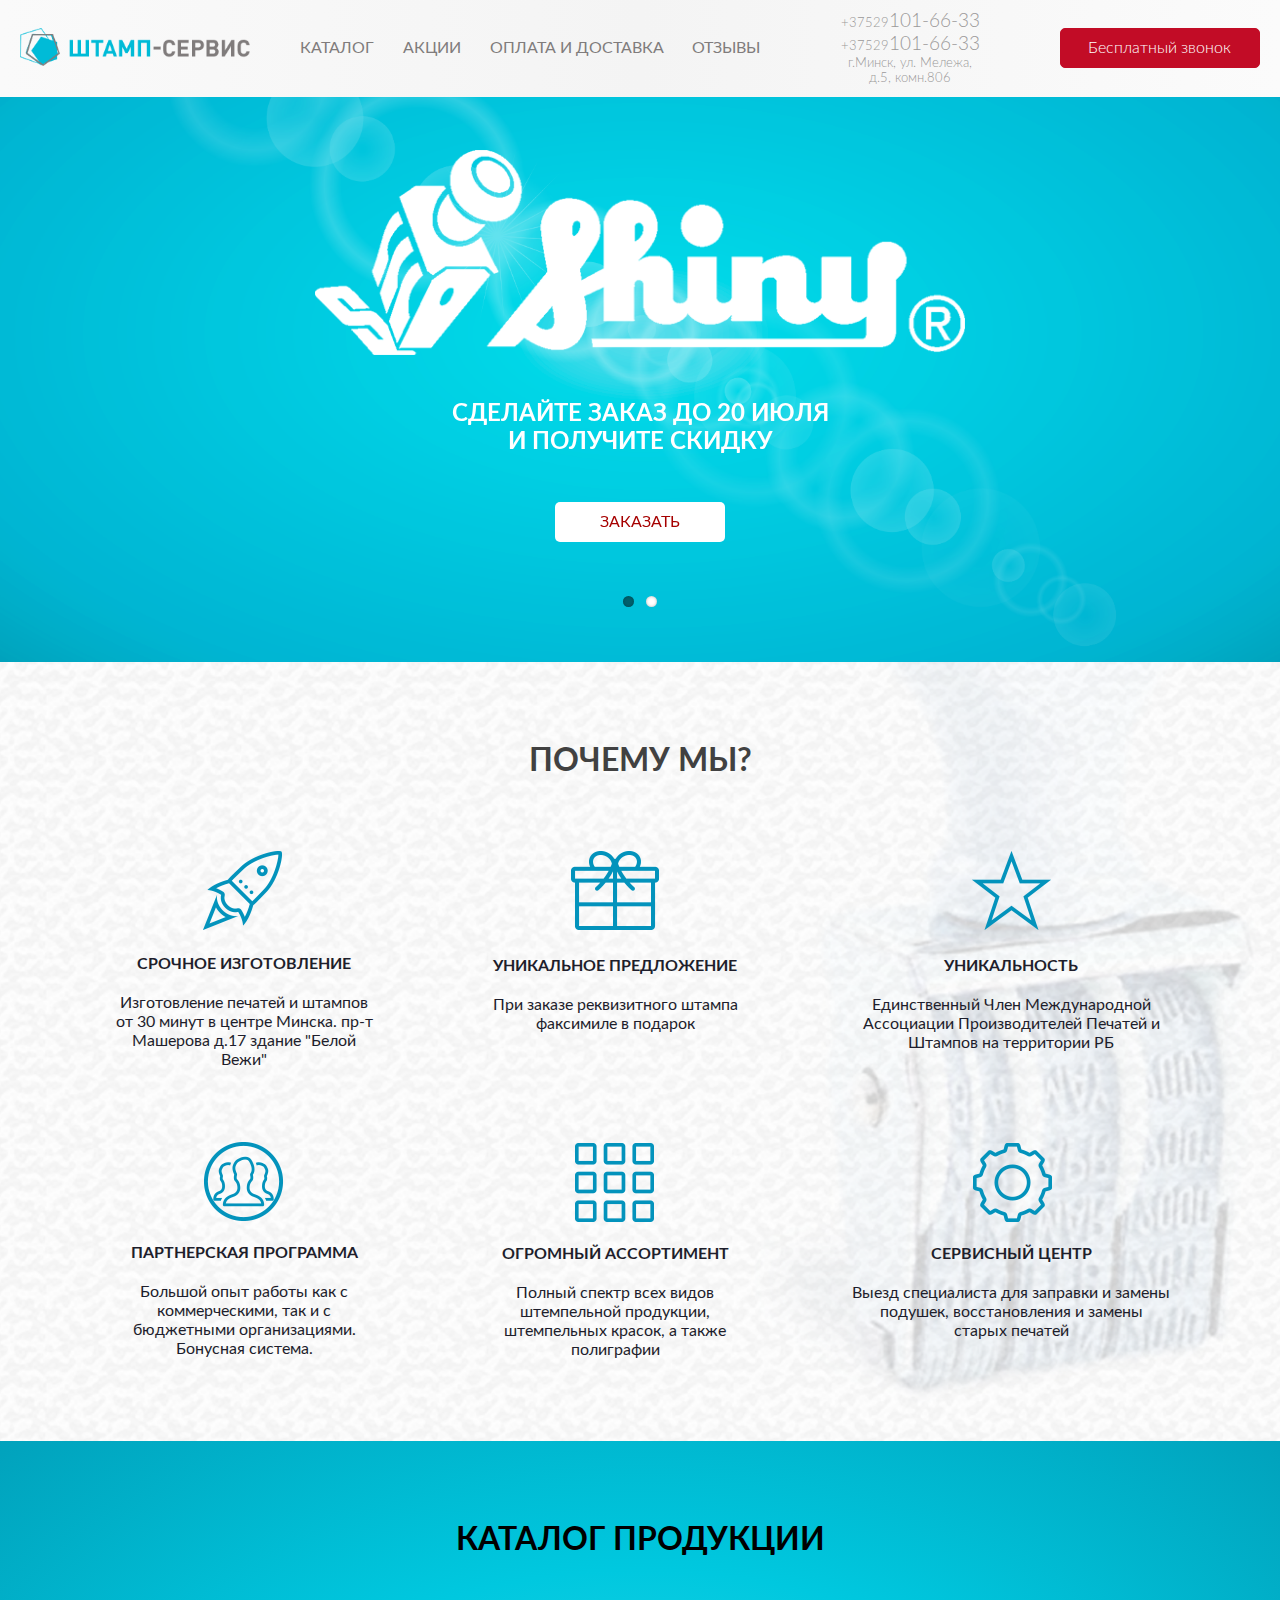
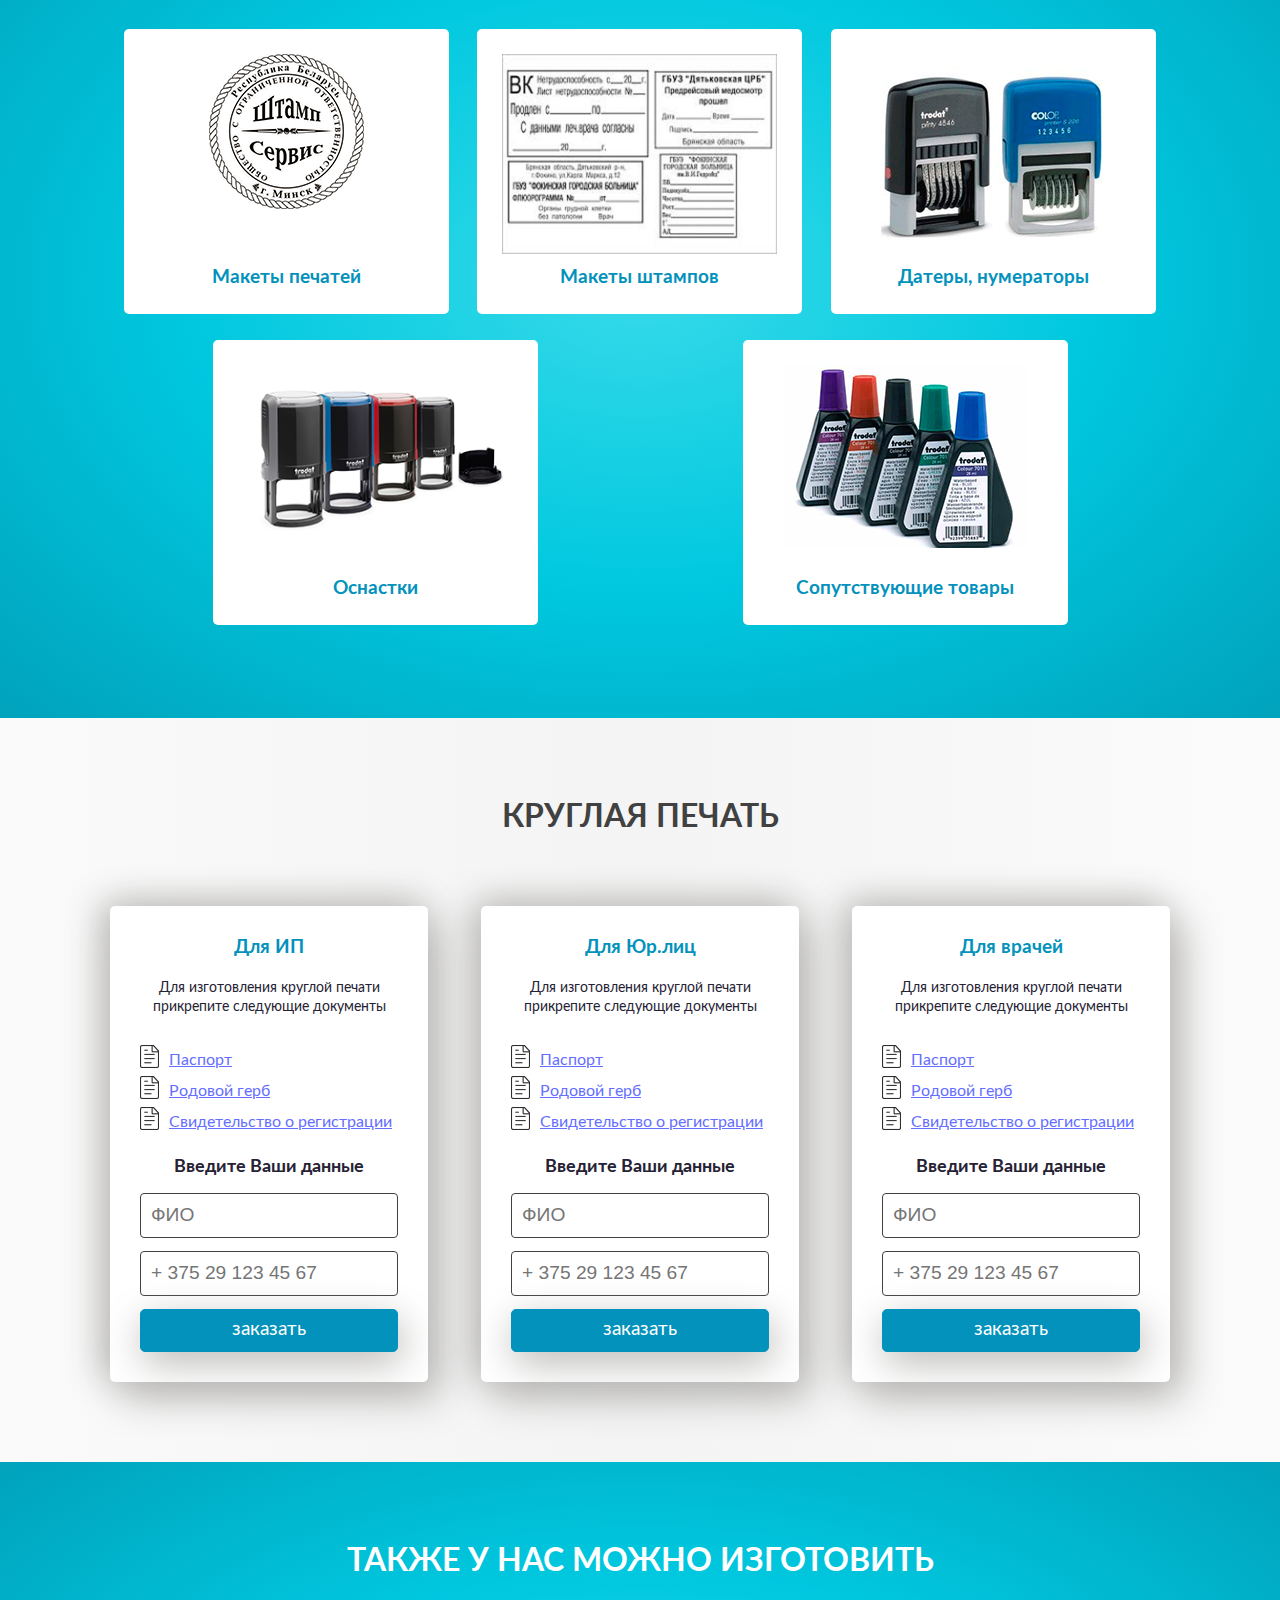
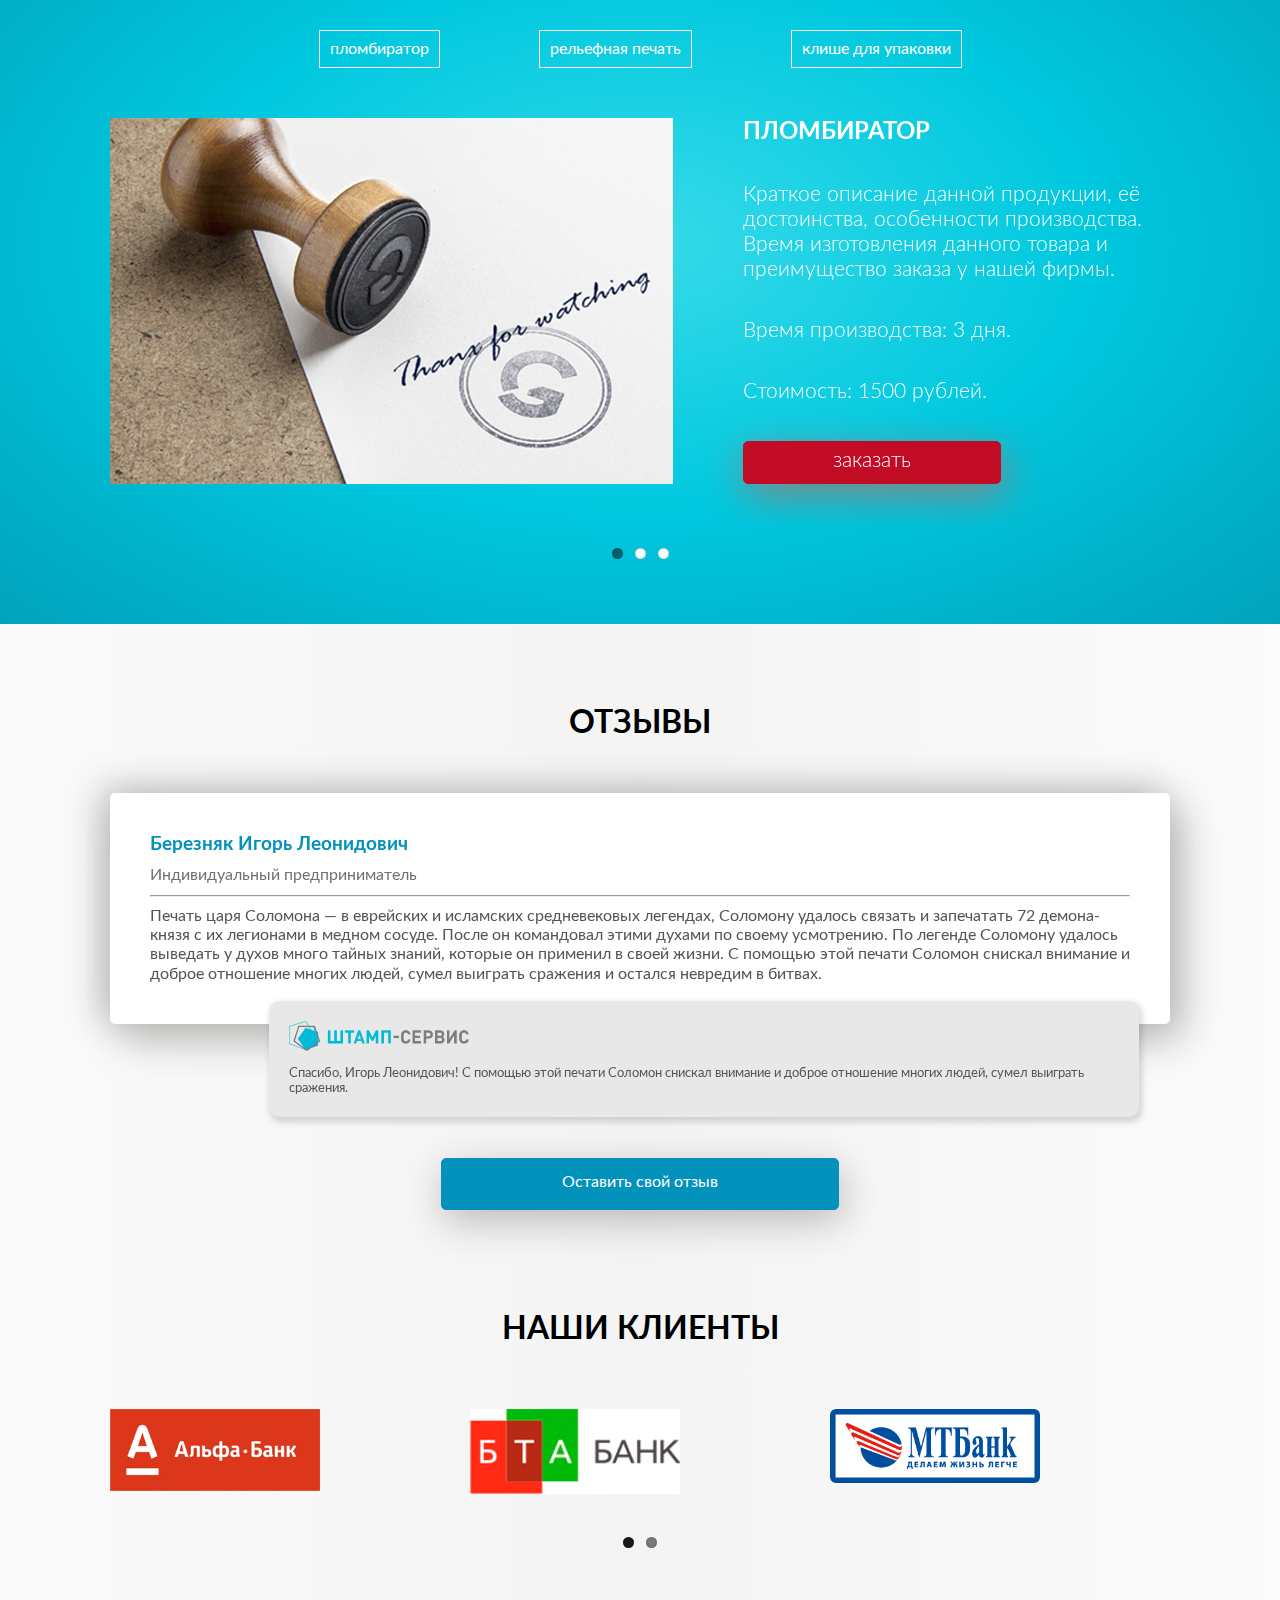
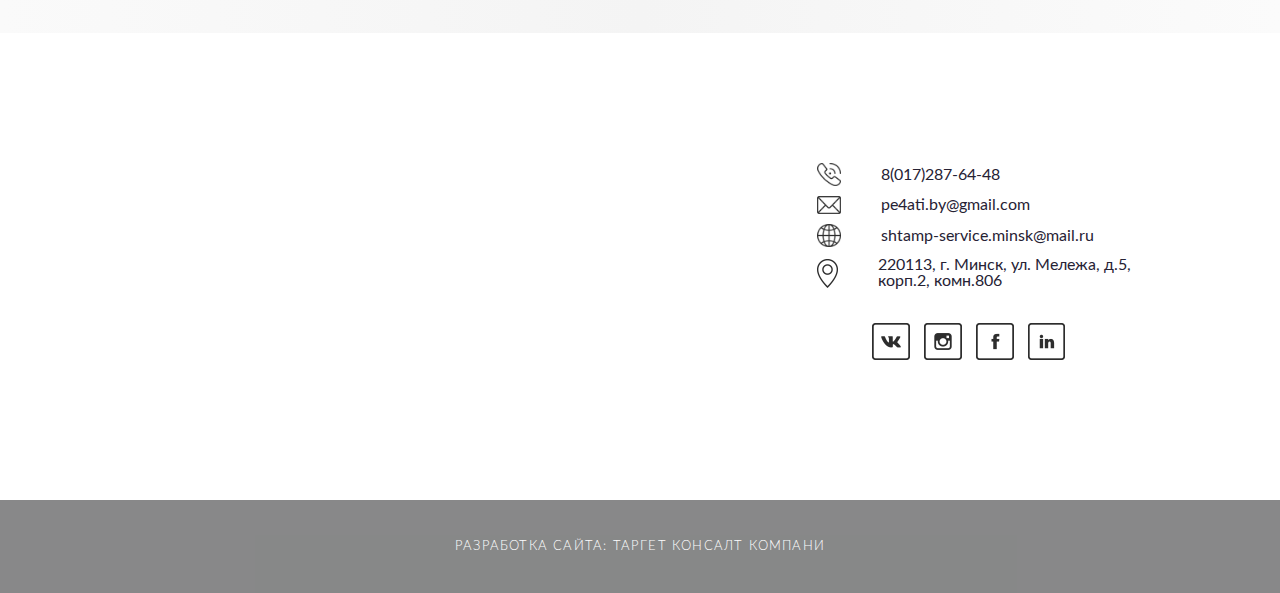
==== commit d0fb4f43: "adaptive" ====
--- a/index.html
+++ b/index.html
@@ -37,26 +37,27 @@
 
 	<header class="header">
 		<div class="wrapper header-wrap">
-
-			<div class="logo-header">
-				<img class="logo-header__img" src="img/logo-header.png" alt="logo">
-			</div>
-
-			<nav class="menu">
-				<a href="#" class="menu__icon">
-					<span></span>
-					<span></span>
-					<span></span>
-					<span></span>
-				</a>
-				<ul class="menu__links">
-					<li class="menu__links-item"><a href="#">Каталог</a></li>
-					<li class="menu__links-item"><a href="#">Акции</a></li>
-					<li class="menu__links-item"><a href="#">Оплата и доставка</a></li>
-					<li class="menu__links-item contacts"><a href="#">Отзывы</a></li>
-				</ul>
-			</nav>
-
+			<div class="logo-menu-wrap">
+				<div class="logo-header">
+					<img class="logo-header__img" src="img/logo-header.png" alt="logo">
+				</div>
+
+				<nav class="menu">
+					<a href="#" class="menu__icon">
+						<span></span>
+						<span></span>
+						<span></span>
+						<span></span>
+					</a>
+					<ul class="menu__links">
+						<li class="menu__links-item"><a href="#">Каталог</a></li>
+						<li class="menu__links-item"><a href="#">Акции</a></li>
+						<li class="menu__links-item"><a href="#">Оплата и доставка</a></li>
+						<li class="menu__links-item contacts"><a href="#">Отзывы</a></li>
+					</ul>
+				</nav>
+			</div>
+			
 			<div class="our-contacts">
 				<a href="tel:375291016633" class="phone"><small>+37529</small>101-66-33</a>
 				<a href="tel:375291016633" class="phone"><small>+37529</small>101-66-33</a>
@@ -140,27 +141,36 @@
 			<h2 class="section-title catalog-title">Каталог продукции</h2>
 
 			<div class="catalog-items">
-				
-				<div class="catalog-item">
-					<img src="img/catalog/catalog1.png" alt="stamp">
-					<h5 class="catalog-item__title">Макеты печатей</h5>
-				</div>
-				<div class="catalog-item">
-					<img src="img/catalog/catalog2.png" alt="stamp">
-					<h5 class="catalog-item__title">Макеты штампов</h5>
-				</div>
-				<div class="catalog-item">
-					<img src="img/catalog/catalog3.png" alt="stamp">
-					<h5 class="catalog-item__title">Датеры, нумераторы</h5>
-				</div>
-				<div class="catalog-item">
-					<img src="img/catalog/catalog4.png" alt="stamp">
-					<h5 class="catalog-item__title">Оснастки</h5>
-				</div>
-				<div class="catalog-item">
-					<img src="img/catalog/catalog5.png" alt="stamp">
-					<h5 class="catalog-item__title">Сопутствующие товары</h5>
-				</div>
+				<a class="block-link" href="#">
+					<div class="catalog-item">					
+						<img src="img/catalog/catalog1.png" alt="stamp">
+						<h5 class="catalog-item__title">Макеты печатей</h5>					
+					</div>
+				</a>
+				<a class="block-link" href="#">
+					<div class="catalog-item">
+						<img src="img/catalog/catalog2.png" alt="stamp">
+						<h5 class="catalog-item__title">Макеты штампов</h5>
+					</div>
+				</a>
+				<a class="block-link" href="#">
+					<div class="catalog-item">
+						<img src="img/catalog/catalog3.png" alt="stamp">
+						<h5 class="catalog-item__title">Датеры, нумераторы</h5>
+					</div>
+				</a>
+				<a class="block-link" href="#">
+					<div class="catalog-item">
+						<img src="img/catalog/catalog4.png" alt="stamp">
+						<h5 class="catalog-item__title">Оснастки</h5>
+					</div>
+				</a>
+				<a class="block-link" href="#">
+					<div class="catalog-item">
+						<img src="img/catalog/catalog5.png" alt="stamp">
+						<h5 class="catalog-item__title">Сопутствующие товары</h5>
+					</div>
+				</a>
 			</div>
 		</div>
 	</section>
@@ -273,6 +283,12 @@
 		<div class="wrapper products-wrap">
 			<h2 class="section-title products-title">Также у нас можно изготовить</h2>
 			
+			<ul class="products-list">
+				<li class="products-name" id="products-name-1">пломбиратор</li>
+				<li class="products-name">рельефная печать</li>
+				<li class="products-name">клише для упаковки</li>
+			</ul>
+
 			<div class="flexslider">
 			  	<ul class="slides">
 
@@ -367,9 +383,8 @@
 			<!-- <ul class="flex-direction-nav"><li class="flex-nav-prev"><a class="flex-prev" href="#">Previous</a></li><li class="flex-nav-next"><a class="flex-next" href="#">Next</a></li></ul> -->
 			<a href="#" class="button button__review">Оставить свой отзыв</a>
 		</div>
-	</section>
-
-	<!--************ Section-clients ************-->
+
+		<!--************ Section-clients ************-->
 
 	<section class="clients">
 		<div class="wrapper clients-wrap">
@@ -413,6 +428,9 @@
 		</div>
 
 	</section>
+	</section>
+
+	
 
 	
 	<!--************* Section-contacts *************-->
@@ -421,14 +439,13 @@
 
 		<div class="map-wrap" id="map">
 			<div id="Ymap"></div>
-		</div>
-		<div class="map-descr-main">
+			<div class="map-descr-main">
 			
 			<div class="map-item">
 				<img class="map-icon" src="img/contacts/phone.png" alt="icon">
-				<a class="phone" href="tel:+80172876448">
-						<p>8(017)287-64-48</p>
-				</a>
+				<p><a class="map-phone" href="tel:+80172876448">8(017)287-64-48
+						</a></p>
+				
 			</div>			
 			<div class="map-item">
 				<img class="map-icon" src="img/contacts/mail.png" alt="icon">
@@ -464,9 +481,12 @@
 			</div>
 			
 		</div><!-- /map-descr-main -->
-		<div class="footer-copy">
-			<p class="p-footer">Разработка сайта: <a href="https://target-kc.ru/" target="_blank">Таргет Консалт Компани</a></p>
-		</div>
+			<div class="footer-copy">
+				<p class="p-footer">Разработка сайта: <a href="https://target-kc.ru/" target="_blank">Таргет Консалт Компани</a></p>
+			</div>
+		</div>
+		
+		
 	</section>
 
 
--- a/css/main.css
+++ b/css/main.css
@@ -23,7 +23,7 @@
     text-align: center;
     text-decoration: none;
     border-radius: 5px;
-    transition: 0.5s ease;
+    transition: color 0.2s ease-out,opacity 0.2s ease-out,background 0.2s ease-out;
 }
 .wrapper {
     max-width: 1100px;
@@ -51,6 +51,9 @@
 .header {
     background: #fafafa;
     background: linear-gradient(to right, #fafafa, #f4f4f4, #fbfbfb);
+    position: fixed;
+    width: 100%;
+    z-index: 120;
 }
 .header-wrap {
     max-width: 1480px;
@@ -65,8 +68,15 @@
     padding-top: 10px;
     padding-bottom: 10px;
 }
+.logo-header {
+    margin-right: 50px;
+}
 .logo-header__img {
     width: 230px;
+}
+.logo-menu-wrap {
+    display: flex;
+    align-items: center;
 }
 .menu__links {
     display: -webkit-flex;
@@ -135,17 +145,119 @@
     font-weight: 300;
     line-height: 2.4;
     background-color: rgb(194, 12, 38);
+    border: 1px solid rgb(194, 12, 38);
     color: #fff;
 }
 .button__header:hover,
 .button__header:active,
 .button__header:focus {
-    background-color: #e43e56;
-}
-
-/**********Mobile menu**********/
+    background-color: #fff;
+    color: rgb(194, 12, 38);
+    font-weight: bold;
+}
+
+
+
+/*Adaptive menu*/
 
 .menu__icon {
+    display: none;
+    width: 45px;
+    height: 35px;
+    position: relative;
+    left: 0;
+    bottom: -11px;
+    cursor: pointer;
+    margin-right: 20px;
+    z-index: 100;
+}
+
+.menu__icon span {
+    display: block;
+    position: absolute;
+    height: 3px;
+    width: 100%;
+    background: rgb(155, 153, 153);
+    border-radius: 9px;
+    opacity: 1;
+    left: 0;
+    -webkit-transform: rotate(0deg);
+        -ms-transform: rotate(0deg);
+            transform: rotate(0deg);
+    -webkit-transition: .25s ease-in-out;
+    -o-transition: .25s ease-in-out;
+    transition: .25s ease-in-out;
+}
+.menu__icon:hover span {
+    background: rgba(65, 65, 65, 0.8);
+}
+.menu__icon span:nth-child(1) {
+    top: 0px;
+}
+
+.menu__icon span:nth-child(2), .menu__icon span:nth-child(3) {
+    top: 13px;
+}
+
+.menu__icon span:nth-child(4) {
+    top: 26px;
+}
+
+.menu.menu_state_open .menu__icon span:nth-child(1) {
+    top: 18px;
+    width: 0%;
+    left: 50%;
+}
+
+.menu.menu_state_open .menu__icon span:nth-child(2) {
+    -webkit-transform: rotate(45deg);
+        -ms-transform: rotate(45deg);
+            transform: rotate(45deg);
+}
+
+.menu.menu_state_open  .menu__icon span:nth-child(3) {
+    -webkit-transform: rotate(-45deg);
+        -ms-transform: rotate(-45deg);
+            transform: rotate(-45deg);
+}
+
+.menu.menu_state_open  .menu__icon span:nth-child(4) {
+    top: 18px;
+    width: 0%;
+    left: 50%;
+}
+
+.menu.menu_state_open .menu__links {
+    display: -ms-flexbox;
+    display: -webkit-box;
+    display: flex;
+    -webkit-box-orient: vertical;
+    -webkit-box-direction: normal;
+    -ms-flex-direction: column;
+    flex-direction: column;
+    -webkit-box-align: center;
+        -ms-flex-align: center;
+            align-items: center;
+    line-height: 34px;
+    margin-top: 27px;
+    margin-bottom: 21px;
+    position: relative;
+    z-index: 90;
+    margin-top: 0;
+}
+
+.menu.menu_state_open {
+    position: relative;
+    top: 20px;
+    background-color: transparent;
+    opacity: 1;
+}
+
+.menu.menu_state_open li.menu__links-item {
+    padding-right: 0;
+}
+
+.hidden-div {
     display: none;
 }
 
@@ -191,7 +303,7 @@
     width: 170px;
     height: 40px;
     font-size: 1em;
-    font-weight: bold;
+    /*font-weight: bold;*/
     text-transform: uppercase;
     line-height: 2.5;
     background-color: #fff;
@@ -201,7 +313,7 @@
 .button__slider:hover,
 .button__slider:active,
 .button__slider:focus {
-    background-color: #e43e56;
+    background-color: rgb(194, 12, 38);
     color: #fff;
 }
 
@@ -227,7 +339,8 @@
     padding-right: 0;
  }*/
  .slider-wrap .flexslider,
- .products-wrap .flexslider {
+ .products-wrap .flexslider,
+ .review-wrap .flexslider {
     background: transparent;
     border: none;
  }
@@ -295,7 +408,7 @@
 .about {
     background: #fff;
     background-image: url(../img/about-bg.png);
-    background-size: contain;
+    background-size: cover;
     background-repeat: no-repeat;
     background-position: center center;
 }
@@ -356,7 +469,7 @@
 .catalog-item {
     max-width: 100%;
     width: 325px;
-    height: auto;
+    height: 285px;
     border-radius: 5px;
     background-color: rgb(255, 255, 255);
     margin: 13px;
@@ -366,10 +479,25 @@
     justify-content: space-between;
     align-items: center;
     padding: 25px;
+    transition: box-shadow 0.2s ease-out,transform 0.3s ease-out;
 }
 .catalog-item__title {
     padding-top: 10px;
 }
+.block-link {
+    display: block;
+    
+}
+.block-link:hover .catalog-item {
+    box-shadow: 0 0 31px rgba(8, 3, 5, 0.72);
+    transform: scale(1.05);
+}
+/*.catalog-item__title a {
+    color: rgb(3, 146, 188);
+}
+.catalog-item__title a:hover {
+    color: #000;
+}*/
 
 /************Round-Stamp************/
 
@@ -459,7 +587,7 @@
     padding: 30px 0 20px;
 }
 .data-input {
-    width: 250px;
+    width: 100%;
     max-width: 100%;
     height: 45px;
     border: 1px solid #414141;
@@ -473,16 +601,18 @@
     margin-bottom: 13px;
 }
 .button__stamp {
-    width: 250px;
-    height: 45px;
+    width: 100%;
+    height: 43px;
     font-size: 1.2em;
     color: rgb(255, 255, 255);
-    line-height: 2.3;
+    line-height: 2.1;
     background-color: #0392bc;
+    border: 1px solid #0392bc;
     box-shadow: 3px 11px 39px #bab9b7;
 }
 .button__stamp:hover {
-    background-color: #047ab6;
+    background-color: #fff;
+    color: #0392bc;
 }
 
 /***********Section-products***********/
@@ -530,19 +660,52 @@
   font-weight: 300;
 }
 .button__products {
-    width: 260px;
-    height: 45px;
+    width: 258px;
+    height: 43px;
     font-size: 1.3em;
     font-weight: 300;
-    line-height: 2.1;
+    line-height: 1.8;
     background-color: #c20c26;
+    border: 1px solid #c20c26;
     color: #fff;
     box-shadow: 3px 11px 39px #878581;
 }
 .button__products:hover, 
 .button__products:active, 
 .button__products:focus {
-    background-color: #e43e56;
+    color: #c20c26;
+    background-color: #fff;
+    font-weight: bold;
+}
+.products-list {
+    width: 70%;
+    /* margin-right: 0; */
+    margin: 0 auto 50px;
+    list-style: none;
+    display: flex;
+    text-align: center;
+    justify-content: space-around;
+}
+
+.products-name {
+    width: auto;
+    height: auto;
+    background-color: transparent;
+    border: 1px solid #fff;
+    color: #fff;
+    font-size: 1em;
+    text-transform: lowercase;
+    padding: 10px;
+}
+.products-name:active,
+.products-name:focus,
+.products-name:hover {
+    background-color: #fff;
+    color: #00c8df;
+    cursor: pointer;
+}
+.products .flex-next {
+    text-indent: 12px;
 }
 
 /************Section-review************/
@@ -600,20 +763,29 @@
 }
 
 .button__review {
-    width: 400px;
-    height: 55px;
-    font-size: 1.2em;
+    width: 398px;
+    height: 52px;
+    font-size: 1em;
     color: rgb(255, 255, 255);
-    line-height: 2.7;
+    line-height: 2.9;
     background-color: #0392bc;
+    border: 1px solid #0392bc;
     box-shadow: 3px 11px 39px #bab9b7;
     margin: 7% auto 0;
 }
+.button__review:hover,
+.button__review:active,
+.button__review:focus {
+    color: #0392bc;
+    background-color: #fff;
+    font-weight: bold;
+}
 
 /*************Section-clients*************/
 
 .clients {
     margin-top: 20px;
+    padding-bottom: 20px;
 }
 .flexslider-clients {
     margin: 60px 0 100px;
@@ -625,7 +797,7 @@
 #map { 
     position: relative; 
     padding: 17.5em 0; 
-    margin-top: 4em;
+   /* margin-top: 4em;*/
 }
 
 #Ymap { 
@@ -649,6 +821,88 @@
     padding-top: 3em;
     position: relative;
 }
+.map-descr-main {
+    position: absolute;
+    z-index: 10;
+    left: 60%;
+    bottom: 32%;
+    width: 400px;
+    max-width: 100%;
+    height: auto;
+    background: #fff;
+    border-radius: 5px;
+    padding: 40px 25px;
+    display: -webkit-flex;
+    display: -moz-flex;
+    display: -ms-flex;
+    display: -o-flex;
+    display: flex;
+    flex-direction: column;
+    justify-content: space-between;
+}
+.map-item {
+    display: -webkit-flex;
+    display: -moz-flex;
+    display: -ms-flex;
+    display: -o-flex;
+    display: flex;
+    flex-direction: row;
+    -ms-align-items: center;
+    align-items: center;
+    margin-bottom: 10px;
+}
+.map-item p,
+.map-item a {
+    font-size: 1em;
+    color: #262234;
+}
+
+.map-item p:hover a {
+    color: #0393bc;
+}
+.map-icon {
+    width: 25%;
+    height: auto;
+    padding: 0 2.5em 0 1.5em;
+    
+}
+
+.map-scls {
+    padding-top: 1.5em;
+    margin: 0 auto;
+}
+.map-scls a {
+    padding-right: 10px;
+}
+.map-scls a:last-child {
+    padding-right: 0;
+}
+.footer-copy {
+    width: 100%;
+    height: auto;
+    position: absolute;
+    left: 0;
+    bottom: 0;
+    background-color: #555657;
+    opacity: 0.7;
+}
+.p-footer {
+    font-size: 0.8em;
+    font-weight: 300;
+    letter-spacing: 1.2px;
+    color: #fff;
+    text-align: center;
+    text-transform: uppercase;
+    padding: 40px 0;
+}
+.p-footer a {
+    color: #fff;
+}
+.p-footer a:hover {
+    text-decoration: underline;
+}
+
+
 
 /* Pop-up-form */
 
--- a/css/media.css
+++ b/css/media.css
@@ -2,14 +2,109 @@
 
 /* Large Devices, Wide Screens */
 @media only screen and (max-width : 1200px) {
-
+	
+	/*Header-section*/
+	.logo-menu-wrap {
+		display: block;
+	}
+	.menu {
+		margin-top: 10px;
+	}
+	/*Section-products*/
+	.flex-direction-nav {
+		display: none;
+	}
+	/*Section-review*/
+	.slides__review-main {
+		width: 90%;
+	}
+	.slides__review-response {
+		width: 80%;
+	}
+	/*Section-contacts*/
+	#map {
+		margin-top: 18.5em;
+	}
+	.map-descr-main {
+		bottom: 100%;
+		left: 50%;
+		transform: translateX(-50%);
+	}
 }
 
 /* Medium Devices, Desktops */
 @media only screen and (max-width : 992px) {
-
-}
-
+	
+	/*Section-round-stamp*/
+	.stamp-item {
+		width: 40%;
+		margin-right: 0;
+		margin-top: 15px;
+	}
+	.stamp-items {
+		justify-content: space-around;
+	}
+	/*Section-review*/
+	.button__review {
+		margin-top: 9%;
+	}
+	/*Section-products*/
+	.products-item {
+		-webkit-flex-direction: column;
+		-moz-flex-direction: column;
+		-ms-flex-direction: column;
+		-o-flex-direction: column;
+		flex-direction: column;
+	}
+	.flexslider .slides img {
+		margin: 0 auto;
+		padding-right: 0;
+		width: 70%;
+
+	}
+	.products-item__descr {
+		-ms-align-items: center;
+		align-items: center;
+		margin-top: 25px;
+	}
+	.button__products,
+	.products-item__text, 
+	.products-item__time, 
+	.products-item__price {
+		margin-top: 15px;
+		text-align: center;
+	}
+	
+	/*Section-clients */
+	.clients .wrapper {
+		width: 82%;
+	}
+}
+
+@media only screen and (max-width : 880px) {
+	/*Header-section*/
+	.menu__icon {
+		display: block;
+		bottom: 0;
+	}
+	.menu__links {
+		display: none;    
+	}
+	.header-wrap {
+		-ms-align-items: initial;
+		align-items: initial;
+	}
+	.button__header, 
+	.our-contacts {
+		margin-top: 10px;
+	}
+	.logo-header {
+		margin-right: 0;
+	}
+	.header {
+		position: relative;
+	}
+}
 /* Small Devices, Tablets */
 @media only screen and (max-width : 768px) {
 	
@@ -34,17 +129,167 @@
 		-ms-animation: none !important;
 		animation: none !important;
 	}
-
-}
-
+	/*Section-round-stamp*/
+	.stamp-item {
+		width: 54%;
+	}
+	.stamp-items {
+		padding-top: 50px;
+	}
+
+	/*Section-review*/
+	.button__review {
+	    margin-top: 15%;
+	}
+	.review-wrap {
+		padding-bottom: 50px;
+	}
+
+	/*Section-about*/
+	.about-item {
+		width: 45%;
+		padding-right: 0;
+	}
+
+	/*Section-products*/
+	.products-list {
+		width: 95%;
+	}
+	.button__products {
+		margin-top: 35px;
+    	line-height: 2.3;
+	}
+	/*Section-clients*/
+	.clients .wrapper {
+	    width: 65%;
+	}
+
+}
+
+@media only screen and (max-width : 640px) {
+	.header-wrap {
+		padding-bottom: 60px;
+	}
+	.our-contacts {
+		position: absolute;
+    bottom: 10px;
+    right: 20px;
+	}
+	.menu__icon {
+	    top: 50px;
+	}
+}
 /* Extra Small Devices, Phones */
+@media only screen and (max-width : 550px) {
+	body {
+		font-size: 0.8em;
+	}
+	.header-wrap {
+    padding-bottom: 82px;
+}
+	.button__header {
+		font-size: 16px;
+	}
+	.about-wrap, .catalog-wrap, .stamp-wrap, .products-wrap, .review-wrap {
+	    padding-top: 50px;
+	    padding-bottom: 50px;
+	}
+	.phone {
+		font-size: 1.5em;
+		line-height: 1.5;
+	}
+	.address {
+		line-height: 1.5;
+	}
+	.logo-header__img {
+		width: 88%;
+	}
+	.logo-menu-wrap {
+		width: 53%;
+    padding-top: 17px;
+	}
+	.menu.menu_state_open .menu__links {
+		position: relative;
+		-ms-align-items: flex-start;
+		align-items: flex-start;
+    width: 130%;
+    left: 50%;
+	}
+	
+	/*Section-main-slider*/
+	.button__slider {
+		line-height: 3;
+	}
+
+	/*Section-catalog*/
+	.catalog-title {
+	    padding-bottom: 35px;
+	}
+	/*Section-stamps*/
+	.stamp-items {
+	    padding-top: 35px;
+	}
+	.stamp-item {
+	    width: 70%;
+	}
+	.button__stamp {
+		line-height: 2.5;
+	}
+	/*Section-review*/ 
+	.button__review {
+		font-size: 1.3em;  	
+    	line-height: 3;
+	}
+	/*Section-clients*/ 
+	.flexslider-clients {
+	    margin: 45px 0 160px;
+	}
+
+	/*Section-products*/ 
+	.flexslider .slides img {
+		width: 85%;
+	}
+}
+
+/* Custom, iPhone Retina */
 @media only screen and (max-width : 480px) {
-
-}
-
-/* Custom, iPhone Retina */
-@media only screen and (max-width : 320px) {
-
+	/*Section-about*/
+	.about-item {
+	    width: 60%; 
+	}
+	.about-items {
+		justify-content: center;
+	}
+
+	/*Section-stamp*/
+	.stamp-item {
+	    width: 90%;
+	}
+	/*Section-catalog*/
+	.catalog-item {
+		width: 295px;
+	}
+	/*Section-products*/
+	.products-wrap {
+	    padding-bottom: 24px;
+	}
+	.products-name {
+		padding: 4px;
+	}
+
+	/*Section-review*/
+	.button__review {
+		width: 80%;
+	    margin-top: 39%;
+	}
+	.slides__review-response {
+		bottom: -124px;
+	}
+
+	/*Section-clients*/
+	.flexslider-clients {
+	    margin: 45px 0 94px;
+	}
 }
 
 
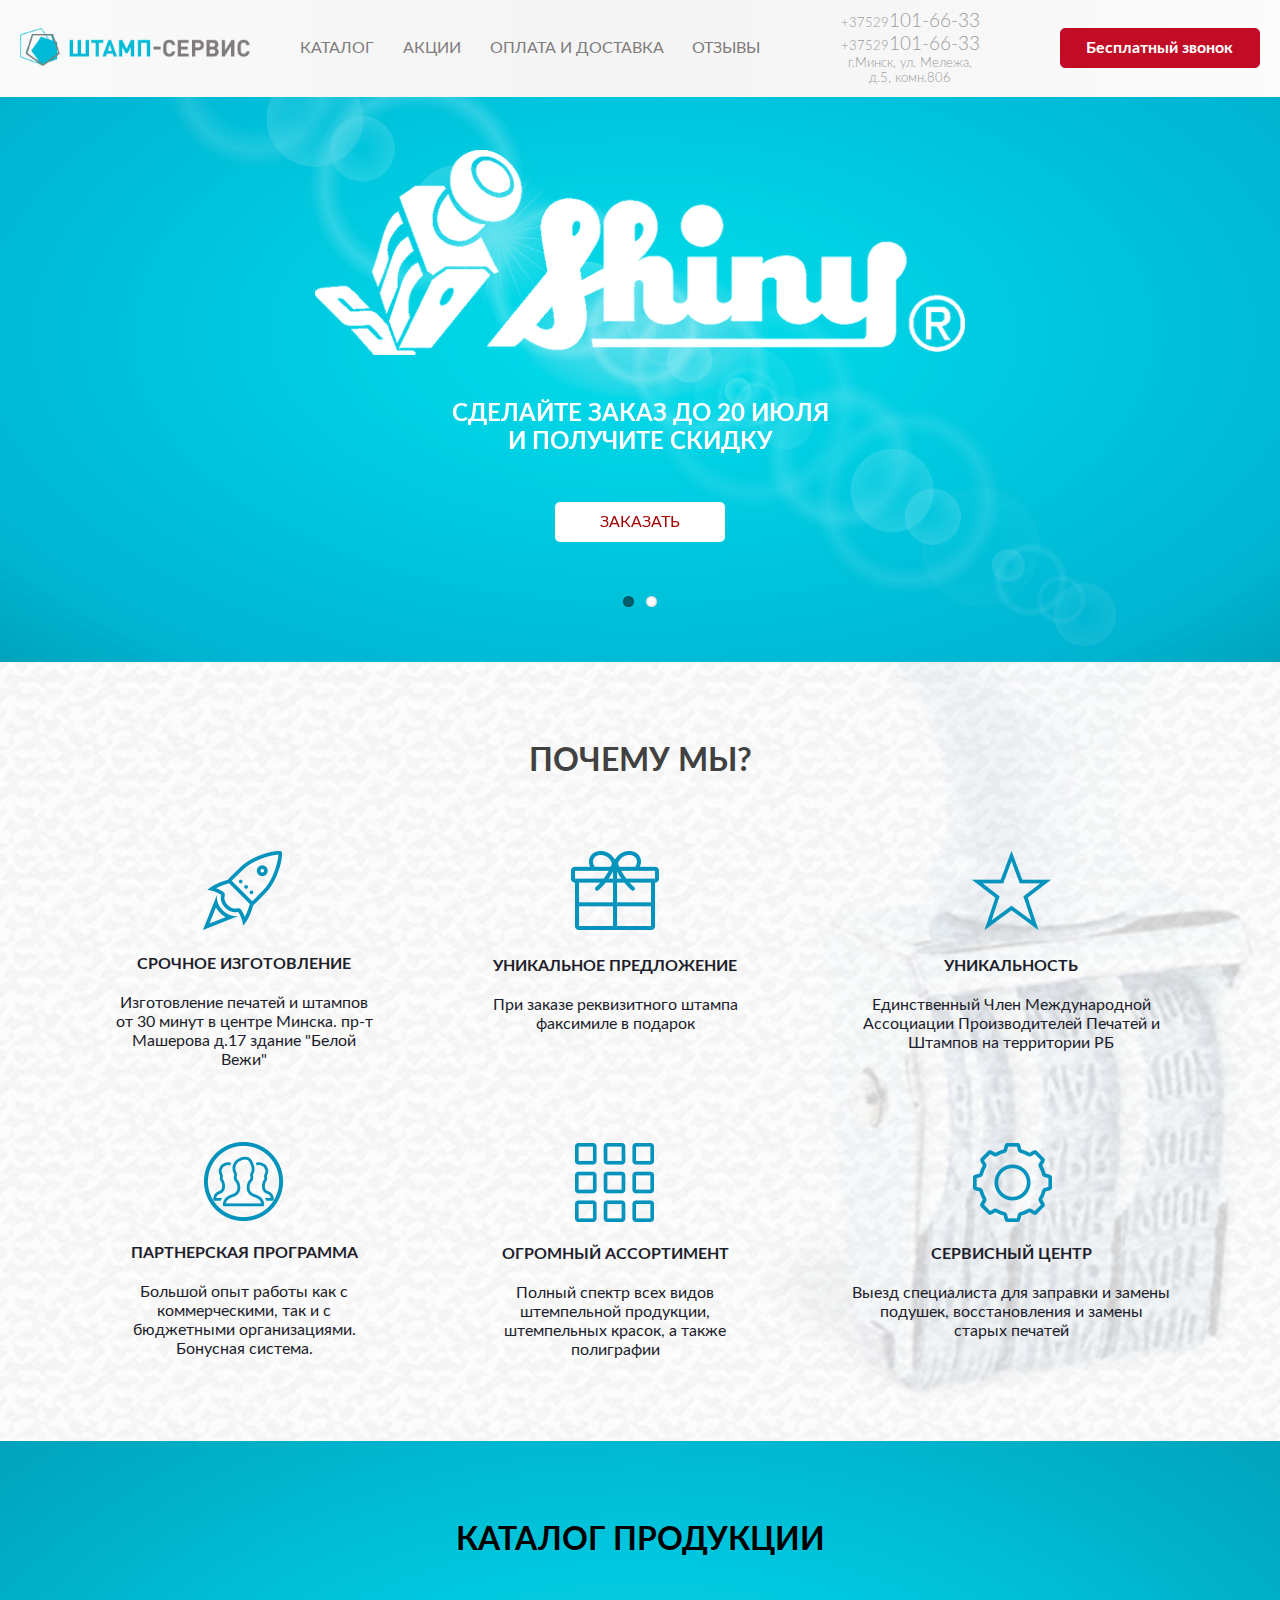
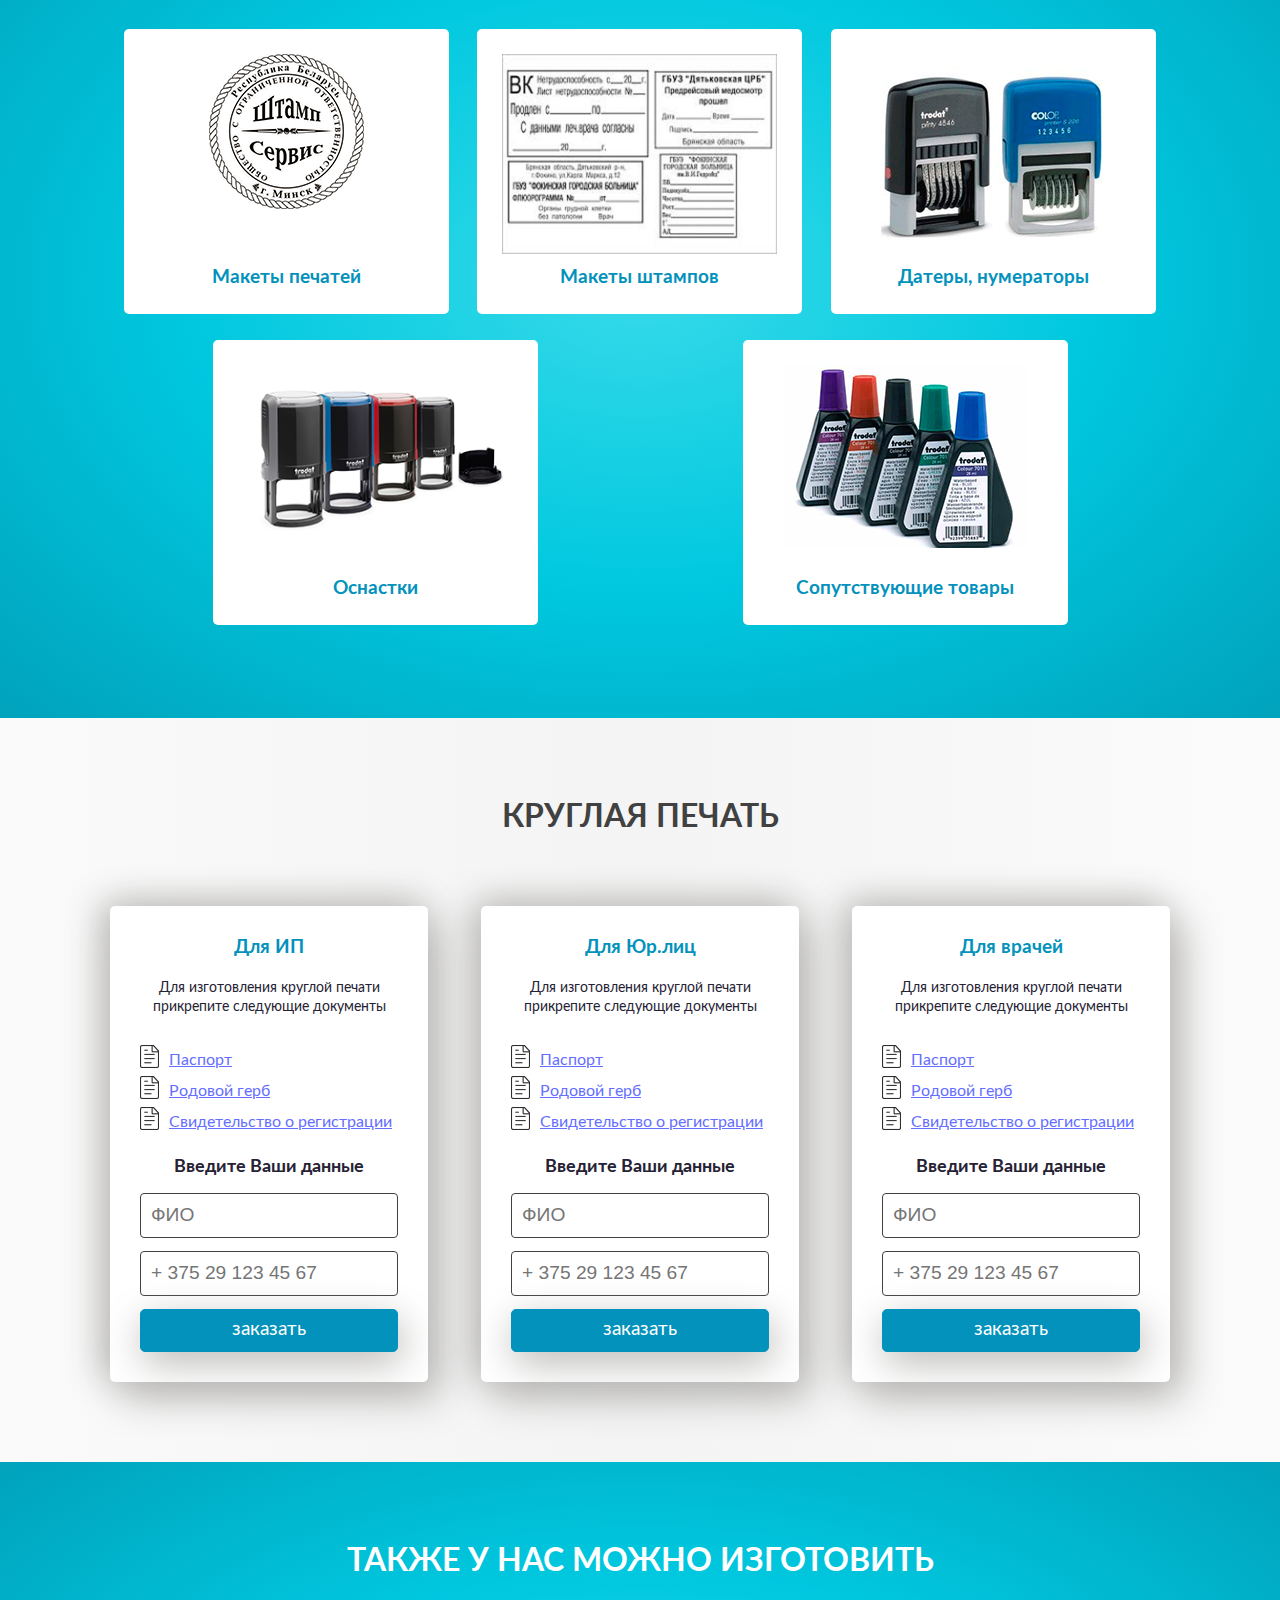
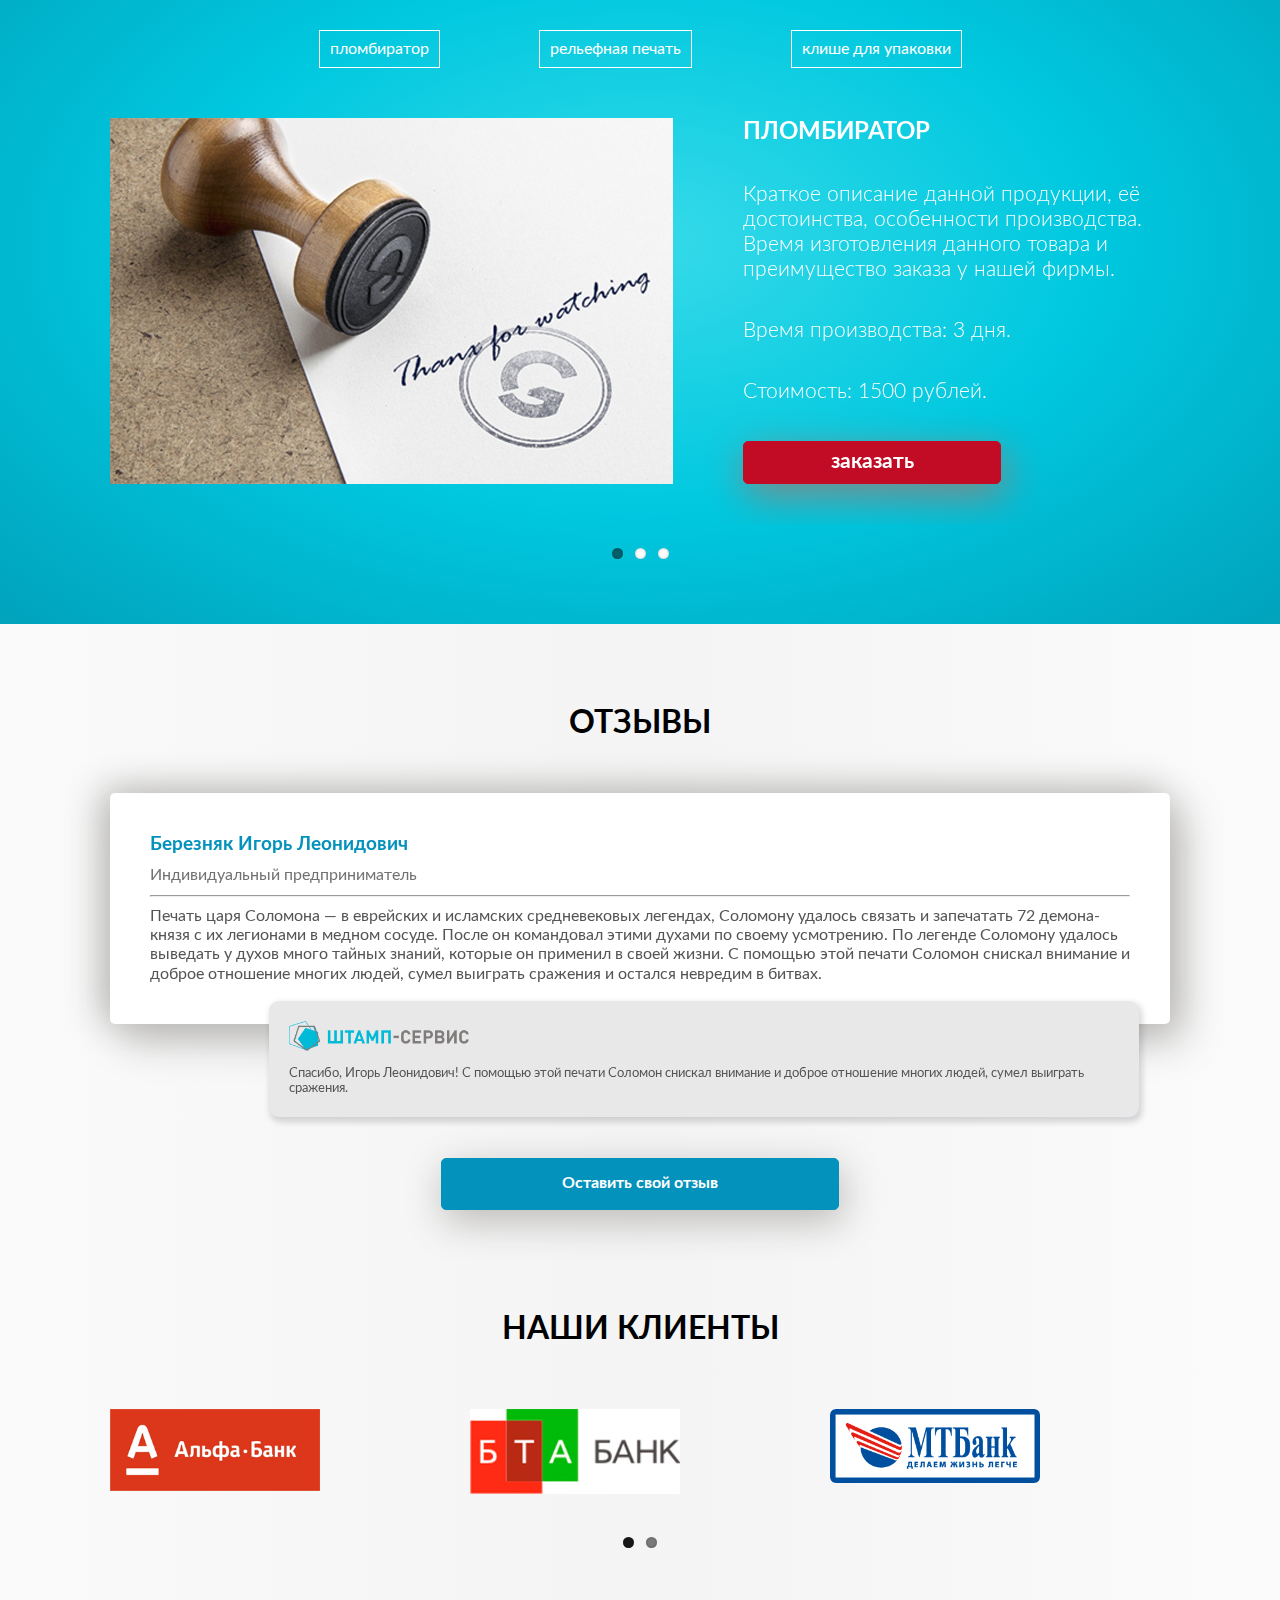
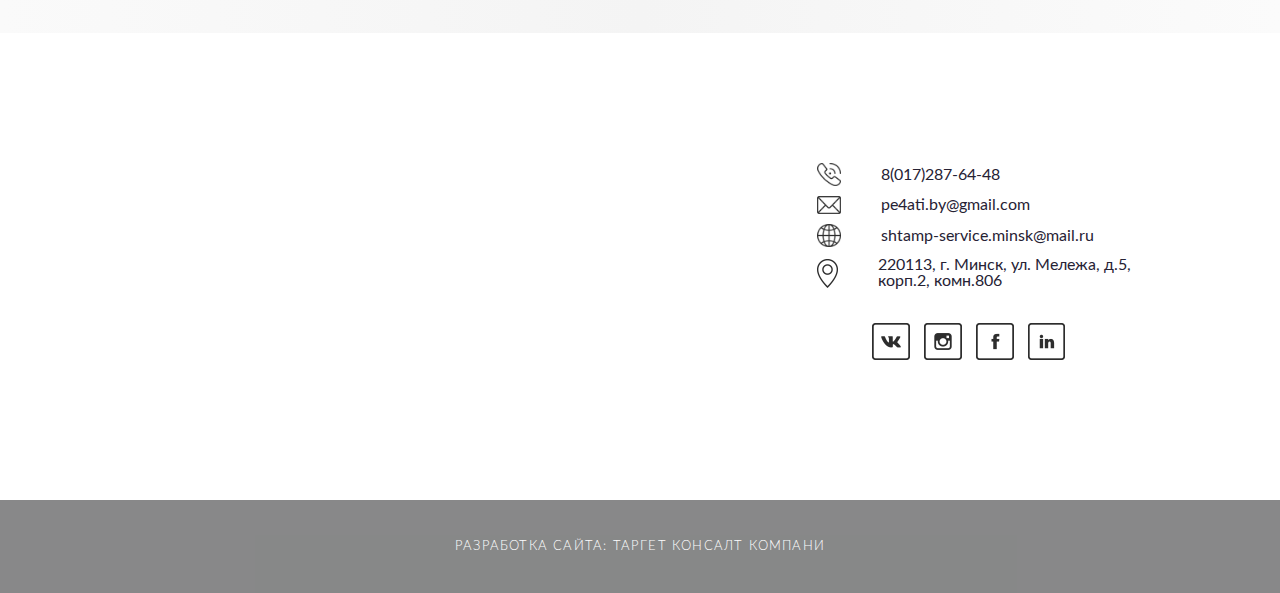
==== commit cd2148b9: "before created discount" ====
--- a/index.html
+++ b/index.html
@@ -17,12 +17,8 @@
 	<meta http-equiv="X-UA-Compatible" content="IE=edge">
 	<meta name="viewport" content="width=device-width, initial-scale=1, maximum-scale=1, user-scalable=no">
 
-	<!-- <link rel="stylesheet" href="libs/animate/animate.css"> -->
-	<!-- <link rel="stylesheet" type="text/css" href="libs/slick/slick.css"/> -->
-	<!-- <link rel="stylesheet" type="text/css" href="libs/slick/slick-theme.css"/> -->
-	<!-- <link rel="stylesheet" href="https://netdna.bootstrapcdn.com/bootstrap/3.0.3/css/bootstrap.min.css"> -->
-	<!-- <link rel="stylesheet" href="https://netdna.bootstrapcdn.com/bootstrap/3.0.3/css/bootstrap-theme.min.css"> -->
 	<link rel="stylesheet" href="libs/flexslider/flexslider.css" type="text/css" media="screen" />
+	<link rel="stylesheet" href="libs/magnific-popup/magnific-popup.css" />
 
 	<link rel="stylesheet" href="css/fonts.css">
 	<link rel="stylesheet" href="css/normalize.css">
@@ -53,18 +49,18 @@
 						<li class="menu__links-item"><a href="#">Каталог</a></li>
 						<li class="menu__links-item"><a href="#">Акции</a></li>
 						<li class="menu__links-item"><a href="#">Оплата и доставка</a></li>
-						<li class="menu__links-item contacts"><a href="#">Отзывы</a></li>
+						<li class="menu__links-item contacts"><a href="#review">Отзывы</a></li>
 					</ul>
 				</nav>
 			</div>
-			
+
 			<div class="our-contacts">
 				<a href="tel:375291016633" class="phone"><small>+37529</small>101-66-33</a>
 				<a href="tel:375291016633" class="phone"><small>+37529</small>101-66-33</a>
 				<p class="address">г.Минск, ул. Мележа,<br> д.5, комн.806</p>
 			</div>
 
-			<a href="#" class="button button__header">Бесплатный звонок</a>
+			<a href="#form_back" class="order-call button button__header">Бесплатный звонок</a>
 		</div>
 	</header>
 
@@ -77,14 +73,14 @@
 		            <div class="slides-item">
 		            	<img class="slides-item__img" src="img/slider/slide.png" alt="slide">
 		            	<p class="slides-item__descr">Сделайте заказ до 20 июля<br> и получите скидку</p>
-		            	<a href="#" class="button button__slider">Заказать</a>
+		            	<a href="#form_back" class="order-call button button__slider">Заказать</a>
 		            </div>
 		        </li>
 		       <li>
 		            <div class="slides-item">
 		            	<img class="slides-item__img" src="img/slider/slide.png" alt="slide">
 		            	<p class="slides-item__descr">Сделайте заказ до 20 июля<br> и получите скидку</p>
-		            	<a href="#" class="button button__slider">Заказать</a>
+		            	<a href="#form_back" class="order-call button button__slider">Заказать</a>
 		            </div>
 		        </li>
 		    </ul>
@@ -101,32 +97,32 @@
 
 				<div class="about-item">
 					<img src="img/about/about1.png" alt="icon">
-					<h4 class="about-item__title">Срочное изготовление</h3>
+					<h3 class="about-item__title">Срочное изготовление</h3>
 					<p class="about-item__descr">Изготовление печатей и штампов от 30 минут в центре Минска. пр-т Машерова д.17 здание "Белой Вежи"</p>
 				</div>
 				<div class="about-item">
 					<img src="img/about/about2.png" alt="icon">
-					<h4 class="about-item__title">Уникальное предложение</h3>
+					<h3 class="about-item__title">Уникальное предложение</h3>
 					<p class="about-item__descr">При заказе реквизитного штампа факсимиле в подарок</p>
 				</div>
 				<div class="about-item">
 					<img src="img/about/about3.png" alt="icon">
-					<h4 class="about-item__title">Уникальность</h3>
+					<h3 class="about-item__title">Уникальность</h3>
 					<p class="about-item__descr">Единственный Член Международной Ассоциации Производителей Печатей и Штампов на территории РБ</p>
 				</div>
 				<div class="about-item">
 					<img src="img/about/about4.png" alt="icon">
-					<h4 class="about-item__title">Партнерская программа</h3>
+					<h3 class="about-item__title">Партнерская программа</h3>
 					<p class="about-item__descr">Большой опыт работы как с коммерческими, так и с бюджетными организациями. Бонусная система.</p>
 				</div>
 				<div class="about-item">
 					<img src="img/about/about5.png" alt="icon">
-					<h4 class="about-item__title">Огромный ассортимент</h3>
+					<h3 class="about-item__title">Огромный ассортимент</h3>
 					<p class="about-item__descr">Полный спектр всех видов штемпельной продукции, штемпельных красок, а также полиграфии</p>
 				</div>
 				<div class="about-item">
 					<img src="img/about/about6.png" alt="icon">
-					<h4 class="about-item__title">Сервисный центр</h3>
+					<h3 class="about-item__title">Сервисный центр</h3>
 					<p class="about-item__descr">Выезд специалиста для заправки и замены подушек, восстановления и замены старых печатей</p>
 				</div>
 
@@ -284,9 +280,9 @@
 			<h2 class="section-title products-title">Также у нас можно изготовить</h2>
 			
 			<ul class="products-list">
-				<li class="products-name" id="products-name-1">пломбиратор</li>
-				<li class="products-name">рельефная печать</li>
-				<li class="products-name">клише для упаковки</li>
+				<li class="products-name" id="products-name-1"><a href="">пломбиратор</a></li>
+				<li class="products-name"><a href="">рельефная печать</a></li>
+				<li class="products-name"><a href="">клише для упаковки</a></li>
 			</ul>
 
 			<div class="flexslider">
@@ -299,7 +295,7 @@
 							<p class="products-item__text">Краткое описание данной продукции, её достоинства, особенности производства. Время изготовления данного товара и преимущество заказа у нашей фирмы.</p>
 							<p class="products-item__time">Время производства: 3 дня.</p>
 							<p class="products-item__price">Стоимость: 1500 рублей.</p>
-							<a href="#" class="button button__products">заказать</a>
+							<a href="#form_back" class="order-call button button__products">заказать</a>
 						</div>
 				    </li>
 				    <li class="products-item">
@@ -309,7 +305,7 @@
 							<p class="products-item__text">Краткое описание данной продукции, её достоинства, особенности производства. Время изготовления данного товара и преимущество заказа у нашей фирмы.</p>
 							<p class="products-item__time">Время производства: 3 дня.</p>
 							<p class="products-item__price">Стоимость: 1500 рублей.</p>
-							<a href="#" class="button button__products">заказать</a>
+							<a href="#form_back" class="order-call button button__products">заказать</a>
 						</div>
 				    </li>
 				    <li class="products-item">
@@ -319,11 +315,10 @@
 							<p class="products-item__text">Краткое описание данной продукции, её достоинства, особенности производства. Время изготовления данного товара и преимущество заказа у нашей фирмы.</p>
 							<p class="products-item__time">Время производства: 3 дня.</p>
 							<p class="products-item__price">Стоимость: 1500 рублей.</p>
-							<a href="#" class="button button__products">заказать</a>
+							<a href="#form_back" class="order-call button button__products">заказать</a>
 						</div>
 				    </li>
-
-				    			    
+			    			    
 			  	</ul>
 			</div>
 			<div class="custom-navigation">
@@ -336,7 +331,7 @@
 
 	<!--************ Section-review ************-->
 
-	<section class="review">
+	<section class="review" id="review">
 		<div class="review-wrap">
 			<h2 class="section-title review-title">Отзывы</h2>
 
@@ -356,9 +351,7 @@
 							Спасибо, Игорь Леонидович! С помощью этой печати Соломон снискал внимание и доброе отношение многих людей, сумел выиграть сражения. 
 						</p>
 		            </div>	     
-		            </div>
-		           
-		                  	            
+		            </div>		         		                  	            
 		        </li>
 		      	<li>
 		            <div class="slides__review-main">
@@ -374,68 +367,51 @@
 							Спасибо, Игорь Леонидович! С помощью этой печати Соломон снискал внимание и доброе отношение многих людей, сумел выиграть сражения. 
 						</p>
 		            </div>	
-		            </div>
-		            
-		                        	            
+		            </div>	            		                        	            
 		        </li>
 		    </ul>
 			</div>
-			<!-- <ul class="flex-direction-nav"><li class="flex-nav-prev"><a class="flex-prev" href="#">Previous</a></li><li class="flex-nav-next"><a class="flex-next" href="#">Next</a></li></ul> -->
-			<a href="#" class="button button__review">Оставить свой отзыв</a>
+		
+			<a href="#form_review" class="review-call button button__review">Оставить свой отзыв</a>
 		</div>
 
 		<!--************ Section-clients ************-->
 
-	<section class="clients">
-		<div class="wrapper clients-wrap">
-			<h2 class="section-title clients-title">Наши клиенты</h2>
-
-			<div class="flexslider-clients carousel">
-		    <ul class="slides slides-clients">
-		        <li>
-		            
-		            	<img class="slides-clients__img" src="img/clients/client1.jpg" alt="Логотип клиента">		          
-		            
-		        </li>
-		      	<li>
-		            <div class="slides-item">
-		            	<img class="slides-clients__img" src="img/clients/client2.jpg" alt="Логотип клиента">		          
-		            </div>
-		        </li>
-		        <li>
-		            <div class="slides-item">
-		            	<img class="slides-clients__img" src="img/clients/client3.jpg" alt="Логотип клиента">		          
-		            </div>
-		        </li>
-		        <li>
-		            
-		            	<img class="slides-clients__img" src="img/clients/client1.jpg" alt="Логотип клиента">		          
-		            
-		        </li>
-		      	<li>
-		            <div class="slides-item">
-		            	<img class="slides-clients__img" src="img/clients/client2.jpg" alt="Логотип клиента">		          
-		            </div>
-		        </li>
-		        <li>
-		            <div class="slides-item">
-		            	<img class="slides-clients__img" src="img/clients/client3.jpg" alt="Логотип клиента">		          
-		            </div>
-		        </li>
-		    </ul>
-		</div>
-
-		</div>
+		<section class="clients">
+			<div class="wrapper clients-wrap">
+				<h2 class="section-title clients-title">Наши клиенты</h2>
+
+				<div class="flexslider-clients carousel">
+			    <ul class="slides slides-clients">
+			        <li>			            
+			            <img class="slides-clients__img" src="img/clients/client1.jpg" alt="Логотип клиента">		          		            
+			        </li>
+			      	<li>			            
+			            <img class="slides-clients__img" src="img/clients/client2.jpg" alt="Логотип клиента">		          			            
+			        </li>
+			        <li>			           
+			            <img class="slides-clients__img" src="img/clients/client3.jpg" alt="Логотип клиента">		          		           
+			        </li>
+			        <li>			            
+			            <img class="slides-clients__img" src="img/clients/client1.jpg" alt="Логотип клиента">		          			            
+			        </li>
+			      	<li>		            
+			            <img class="slides-clients__img" src="img/clients/client2.jpg" alt="Логотип клиента">		          		            
+			        </li>
+			        <li>			           
+			            <img class="slides-clients__img" src="img/clients/client3.jpg" alt="Логотип клиента">		          			            
+			        </li>
+			    </ul>
+				</div>
+
+			</div>
+		</section>
 
 	</section>
-	</section>
-
-	
-
 	
 	<!--************* Section-contacts *************-->
 
-	<section class="section-contacts">
+	<div class="section-contacts">
 
 		<div class="map-wrap" id="map">
 			<div id="Ymap"></div>
@@ -443,9 +419,9 @@
 			
 			<div class="map-item">
 				<img class="map-icon" src="img/contacts/phone.png" alt="icon">
-				<p><a class="map-phone" href="tel:+80172876448">8(017)287-64-48
-						</a></p>
-				
+				<p>
+					<a class="map-phone" href="tel:+80172876448">8(017)287-64-48</a>
+				</p>				
 			</div>			
 			<div class="map-item">
 				<img class="map-icon" src="img/contacts/mail.png" alt="icon">
@@ -485,17 +461,15 @@
 				<p class="p-footer">Разработка сайта: <a href="https://target-kc.ru/" target="_blank">Таргет Консалт Компани</a></p>
 			</div>
 		</div>
-		
-		
-	</section>
-
-
-	<!-- Pop-up-form -->
+				
+	</div>
+
+	<!-- Pop-up-form ** Order-call-->
 
     <div class="hidden">
         <form id="form_back">
-            <h2>Заказать звонок</h2>
-            <p>Мы свяжемся с Вами в течение 10 минут<br> и ответим на все Ваши вопросы</p>
+            <h5>Оставить заявку</h5>
+            <p>Заполните форму и мы перезвоним вам<br> в ближайшее время</p>
             <label>
                 <span>Ваше имя:</span>
                 <input type="text" name="name" required />
@@ -505,11 +479,35 @@
                 <input type="text" name="phone" value="+(375)" required />
             </label>
             <div class="button_wrap">
-                <button class="button btn-green">Отправить заявку</button>
+                <button class="button button__form">Отправить</button>
             </div>
 
             <input type="hidden" name="formname" value="">
-
+        </form>
+    </div>
+
+    <!-- Pop-up-form ** Review-->
+
+    <div class="hidden">
+        <form id="form_review">
+            <h5>Оставить отзыв</h5>          
+            <label>
+                <span>Ваше имя:</span>
+                <input type="text" name="name" required />
+            </label>
+            <label>
+                <span>Ваш телефон:</span>
+                <input type="text" name="phone" value="+(375)" required />
+            </label>
+            <label>
+                <span>Ваш комментарий / отзыв:</span>
+                <textarea name="description" id="description" cols="30" rows="8"></textarea>
+            </label>
+            <div class="button_wrap">
+                <button class="button button__form">Отправить</button>
+            </div>
+
+            <input type="hidden" name="formname" value="">
         </form>
     </div>
 	
@@ -541,12 +539,8 @@
 
 	<script src="libs/jquery/jquery-1.11.2.min.js"></script>
 	<script src="libs/jquery/jquery.easing.1.3.js"></script>
-	<!-- <script src="libs/animate/jquery.waypoints.js"></script> -->
-	<!-- <script src="libs/animate/animate-css.js"></script> -->
-	<script src="libs/plugins-scroll/plugins-scroll.js"></script>
-	<!-- <script src="libs/slick/slick.min.js"></script> -->
-	<!-- <script src="https://netdna.bootstrapcdn.com/bootstrap/3.0.3/js/bootstrap.min.js"></script> -->
 	<script src="libs//flexslider/jquery.flexslider.js"></script>
+	<script src="libs/magnific-popup/jquery.magnific-popup.min.js"></script>
 
 	<script src="js/common.js"></script>
 	
--- a/css/main.css
+++ b/css/main.css
@@ -8,11 +8,9 @@
 	max-width: 100%;
     height: 100%;
 }
-
 img {
 	max-width: 100%;
 }
-
 a:hover, a:active, a:focus {
 	text-decoration: none;
 }
@@ -45,6 +43,7 @@
     line-height: 1.2;
     text-align: center;
 }
+/**********------------Index.html------------**********/
 
 /**********Header-menu**********/
 
@@ -147,16 +146,14 @@
     background-color: rgb(194, 12, 38);
     border: 1px solid rgb(194, 12, 38);
     color: #fff;
+    font-weight: bold;
 }
 .button__header:hover,
 .button__header:active,
 .button__header:focus {
     background-color: #fff;
     color: rgb(194, 12, 38);
-    font-weight: bold;
-}
-
-
+}
 
 /*Adaptive menu*/
 
@@ -171,7 +168,6 @@
     margin-right: 20px;
     z-index: 100;
 }
-
 .menu__icon span {
     display: block;
     position: absolute;
@@ -194,39 +190,32 @@
 .menu__icon span:nth-child(1) {
     top: 0px;
 }
-
 .menu__icon span:nth-child(2), .menu__icon span:nth-child(3) {
     top: 13px;
 }
-
 .menu__icon span:nth-child(4) {
     top: 26px;
 }
-
 .menu.menu_state_open .menu__icon span:nth-child(1) {
     top: 18px;
     width: 0%;
     left: 50%;
 }
-
 .menu.menu_state_open .menu__icon span:nth-child(2) {
     -webkit-transform: rotate(45deg);
         -ms-transform: rotate(45deg);
             transform: rotate(45deg);
 }
-
 .menu.menu_state_open  .menu__icon span:nth-child(3) {
     -webkit-transform: rotate(-45deg);
         -ms-transform: rotate(-45deg);
             transform: rotate(-45deg);
 }
-
 .menu.menu_state_open  .menu__icon span:nth-child(4) {
     top: 18px;
     width: 0%;
     left: 50%;
 }
-
 .menu.menu_state_open .menu__links {
     display: -ms-flexbox;
     display: -webkit-box;
@@ -245,18 +234,15 @@
     z-index: 90;
     margin-top: 0;
 }
-
 .menu.menu_state_open {
     position: relative;
     top: 20px;
     background-color: transparent;
     opacity: 1;
 }
-
 .menu.menu_state_open li.menu__links-item {
     padding-right: 0;
 }
-
 .hidden-div {
     display: none;
 }
@@ -291,19 +277,18 @@
     margin: 0 auto;
 }
 .slides-item__descr {
-  font-size: 1.5em;
-  color: rgb(255, 255, 255);
-  font-weight: bold;
-  text-transform: uppercase;
-  line-height: 1.2;
-  padding: 45px 0;
-  text-align: center;
+    font-size: 1.5em;
+    color: rgb(255, 255, 255);
+    font-weight: bold;
+    text-transform: uppercase;
+    line-height: 1.2;
+    padding: 45px 0;
+    text-align: center;
 }
 .button__slider {
     width: 170px;
     height: 40px;
     font-size: 1em;
-    /*font-weight: bold;*/
     text-transform: uppercase;
     line-height: 2.5;
     background-color: #fff;
@@ -317,44 +302,28 @@
     color: #fff;
 }
 
-/*Flexslider*/
+/*Flexslider main styles*/
 
 .slider-wrap .flex-direction-nav {
     display: none;
- }
-/*.slider-wrap .flex-control-nav {
-    list-style-type: none;
-    display: flex;
-    justify-content: center;
-    padding: 80px 0;
- }*/
- /*.slider-wrap .flex-control-nav li {
-    width: 8px;
-    height: 8px;
-    background-color: #fff;
-    border-radius: 50%;
-    padding-right: 20px;
- }*/
- /*.slider-wrap .flex-control-nav li:last-child {
-    padding-right: 0;
- }*/
- .slider-wrap .flexslider,
- .products-wrap .flexslider,
- .review-wrap .flexslider {
+}
+.slider-wrap .flexslider,
+.products-wrap .flexslider,
+.review-wrap .flexslider {
     background: transparent;
     border: none;
- }
- .slider-wrap .flex-control-paging li a,
- .products-wrap .flex-control-paging li a {
+}
+.slider-wrap .flex-control-paging li a,
+.products-wrap .flex-control-paging li a {
     background: #fff;
- }
- .slider-wrap .flex-control-paging li a.flex-active,
- .products .flex-control-paging li a.flex-active {
+}
+.slider-wrap .flex-control-paging li a.flex-active,
+.products .flex-control-paging li a.flex-active {
     background: rgba(0, 0, 0, 0.5);
- }
+}
 .products .custom-navigation {
     display: none;
- }
+}
 .products .flex-direction-nav a.flex-prev:before,
 .review .flex-direction-nav a.flex-prev:before {
     content: '\003C';
@@ -375,14 +344,13 @@
     left: -65px;
 }
 .products .flexslider:hover .flex-direction-nav .flex-next {
-    right: -100px;
+    right: -65px;
 }
 .products .flex-direction-nav a {
     width: 100px;
     height: 78px;
     top: 45%;
 }
-
 .review-wrap .flex-viewport {
     overflow: visible!important;
 }
@@ -401,7 +369,6 @@
 .clients .flex-control-nav {
     position: relative;
 }
-
 
 /*************Section-About*************/
 
@@ -492,12 +459,6 @@
     box-shadow: 0 0 31px rgba(8, 3, 5, 0.72);
     transform: scale(1.05);
 }
-/*.catalog-item__title a {
-    color: rgb(3, 146, 188);
-}
-.catalog-item__title a:hover {
-    color: #000;
-}*/
 
 /************Round-Stamp************/
 
@@ -645,26 +606,26 @@
     justify-content: space-between;
 }
 .products-item__title {
-  font-size: 1.5em;
-  color: rgb(255, 255, 255);
-  font-weight: bold;
-  text-transform: uppercase;
-  line-height: 1.2;
+    font-size: 1.5em;
+    color: rgb(255, 255, 255);
+    font-weight: bold;
+    text-transform: uppercase;
+    line-height: 1.2;
 }
 .products-item__text,
 .products-item__time,
 .products-item__price {
-  font-size: 1.3em;
-  color: rgb(255, 255, 255);
-  line-height: 1.2;
-  font-weight: 300;
+    font-size: 1.3em;
+    color: rgb(255, 255, 255);
+    line-height: 1.2;
+    font-weight: 300;
 }
 .button__products {
     width: 258px;
     height: 43px;
     font-size: 1.3em;
-    font-weight: 300;
-    line-height: 1.8;
+    font-weight: bold;    
+    line-height: 1.9;
     background-color: #c20c26;
     border: 1px solid #c20c26;
     color: #fff;
@@ -675,18 +636,15 @@
 .button__products:focus {
     color: #c20c26;
     background-color: #fff;
-    font-weight: bold;
 }
 .products-list {
     width: 70%;
-    /* margin-right: 0; */
     margin: 0 auto 50px;
     list-style: none;
     display: flex;
     text-align: center;
     justify-content: space-around;
 }
-
 .products-name {
     width: auto;
     height: auto;
@@ -697,6 +655,9 @@
     text-transform: lowercase;
     padding: 10px;
 }
+.products-name a {
+    color: #fff;
+}
 .products-name:active,
 .products-name:focus,
 .products-name:hover {
@@ -704,6 +665,11 @@
     color: #00c8df;
     cursor: pointer;
 }
+.products-name:active a,
+.products-name:focus a,
+.products-name:hover a {
+    color: #00c8df;
+}
 .products .flex-next {
     text-indent: 12px;
 }
@@ -716,12 +682,11 @@
     height: auto;
     margin: 20px auto 45px;
     padding: 40px;
- background: #fff;
+    background: #fff;
     border-radius: 5px;
     box-shadow: 12px 15px 42px #bab9b7, -8px -4px 36px #bab9b7;
     position: relative;
 }
-
 .review-title {
     padding-bottom: 30px;
 }
@@ -730,19 +695,19 @@
     padding-bottom: 10px;
 }
 .slides__review-descr {
-  color: rgb(114, 114, 114);
-  line-height: 1.2;
+    color: rgb(114, 114, 114);
+    line-height: 1.2;
 }
 .slides__review-main hr {
     margin: 10px 0;
 }
 .slides__review-text {
-  color: rgb(85, 85, 85);
-  line-height: 1.2;
+    color: rgb(85, 85, 85);
+    line-height: 1.2;
 }
 .slides__review-response {
     position: absolute;
-   bottom: -93px;
+    bottom: -93px;
     left: 15%;
     border-radius: 10px;
     background-color: rgb(232, 232, 232);
@@ -756,18 +721,18 @@
     width: 180px!important;
 }
 .review-response-text {
-  font-size: 0.8em;
-  color: rgb(85, 85, 85);
-  line-height: 1.2;
-  margin-top: 15px;
-}
-
+    font-size: 0.8em;
+    color: rgb(85, 85, 85);
+    line-height: 1.2;
+    margin-top: 15px;
+}
 .button__review {
     width: 398px;
     height: 52px;
     font-size: 1em;
+    font-weight: bold;    
     color: rgb(255, 255, 255);
-    line-height: 2.9;
+    line-height: 3;
     background-color: #0392bc;
     border: 1px solid #0392bc;
     box-shadow: 3px 11px 39px #bab9b7;
@@ -778,7 +743,6 @@
 .button__review:focus {
     color: #0392bc;
     background-color: #fff;
-    font-weight: bold;
 }
 
 /*************Section-clients*************/
@@ -791,15 +755,12 @@
     margin: 60px 0 100px;
 }
 
-
-/*Section-contacts*/
+/***********Section-contacts***********/
 
 #map { 
     position: relative; 
     padding: 17.5em 0; 
-   /* margin-top: 4em;*/
-}
-
+}
 #Ymap { 
     height: 100%; 
     position: absolute; 
@@ -807,15 +768,13 @@
     left: 0; 
     width: 100%; 
 }
-
 .ymaps-glass-pane {
     height: 600px;
 }
-
 .ymaps-layers-pane{
-  filter: grayscale(100%);
-  filter: url(/img/filters.svg#grayscale); /* Firefox 3.5+ */
-  -webkit-filter: grayscale(1); /* Google Chrome & Safari 6+ */
+    filter: grayscale(100%);
+    filter: url(/img/filters.svg#grayscale); /* Firefox 3.5+ */
+    -webkit-filter: grayscale(1); /* Google Chrome & Safari 6+ */
 }
 .map-wrap {
     padding-top: 3em;
@@ -856,17 +815,14 @@
     font-size: 1em;
     color: #262234;
 }
-
 .map-item p:hover a {
     color: #0393bc;
 }
 .map-icon {
     width: 25%;
     height: auto;
-    padding: 0 2.5em 0 1.5em;
-    
-}
-
+    padding: 0 2.5em 0 1.5em;   
+}
 .map-scls {
     padding-top: 1.5em;
     margin: 0 auto;
@@ -902,29 +858,233 @@
     text-decoration: underline;
 }
 
-
-
-/* Pop-up-form */
+/************--------------Catalog.html--------------************/
+
+/**********Section-catalog-main**********/
+
+.catalog-main {
+    padding-top: 96px;
+}
+.catalog-main__title-wrap {
+    width: 100%;
+    height: auto;
+    background: #37dae9;
+    background: radial-gradient(#37dae9, #00c8df, #01a2bc);
+}
+.catalog-main__title {
+    color: #fff;
+    padding: 40px 0;
+}
+.catalog-main__content {
+    padding-bottom: 70px;
+}
+.catalog-main__wrapper {
+    background: #fafafa;
+    background: linear-gradient(to right, #fafafa, #f4f4f4, #fbfbfb);
+}
+.catalog-main__wrapper h5 {
+    color: #333;
+}
+ul.submenu {
+    display: flex;
+    justify-content: space-around;
+    list-style: none;
+    padding: 50px 0;
+}
+.submenu li {
+    padding: 3px 10px 5px 10px;
+    cursor: pointer;
+}
+.submenu li.active h5,
+.submenu li:hover h5 {
+    color: rgb(3, 146, 188);
+}
+.klishe-row{
+    display: none;
+}
+#pechati{
+    display: block;
+}
+.klishe-row__list img {
+    width: 17%;
+    height: auto;
+    margin: 15px;
+}
+.klishe-row ul {
+    list-style: none;
+}
+.klishe-row__list {
+    display: -webkit-flex;
+    display: -moz-flex;
+    display: -ms-flex;
+    display: -o-flex;
+    display: flex;
+    -webkit-flex-wrap: wrap;
+    -moz-flex-wrap: wrap;
+    -ms-flex-wrap: wrap;
+    -o-flex-wrap: wrap;
+    flex-wrap: wrap;
+    -ms-align-items: center;
+    align-items: center;
+    justify-content: center;
+}
+
+/************--------------Oplata.html--------------************/
+
+.oplata {
+    padding-top: 96px;
+    background: #fafafa;
+    background: linear-gradient(to right, #fafafa, #f4f4f4, #fbfbfb);
+}
+.oplata__title-wrap {
+    width: 100%;
+    height: auto;
+    background: #37dae9;
+    background: radial-gradient(#37dae9, #00c8df, #01a2bc);
+}
+.oplata__title {
+    color: #fff;
+    padding: 40px 0;
+}
+.oplata-wrapper {
+    max-width: 900px;
+    width: 100%;
+    height: auto;
+    margin: 0 auto;
+    padding: 70px 20px;
+}
+.oplata-wrapper__item {
+    display: -webkit-flex;
+    display: -moz-flex;
+    display: -ms-flex;
+    display: -o-flex;
+    display: flex;
+    -ms-align-items: flex-start;
+    align-items: flex-start;
+    padding-bottom: 60px;
+}
+.oplata-wrapper__img {
+    width: 300px;
+    height: auto;
+    padding-right: 70px;
+}
+.oplata-wrapper__descr {
+    display: -webkit-flex;
+    display: -moz-flex;
+    display: -ms-flex;
+    display: -o-flex;
+    display: flex;
+    -webkit-flex-direction: column;
+    -moz-flex-direction: column;
+    -ms-flex-direction: column;
+    -o-flex-direction: column;
+    flex-direction: column;
+    -ms-align-items: flex-start;
+    align-items: flex-start;
+    justify-content: space-between;
+}
+.oplata-wrapper__title {
+    text-transform: uppercase;
+    padding-left: 25px;
+}
+.oplata-wrapper__list,
+.oplata-wrapper__note,
+.oplata-wrapper__text {
+    color: #3c3c3c;
+    line-height: 1.4;
+    padding-top: 35px;
+}
+.oplata-wrapper__list li,
+.oplata-wrapper__inner {
+    list-style: none;
+}
+.oplata-wrapper__list li:before,
+.oplata-wrapper__inner li:before {
+    color: rgb(3, 146, 188);
+    content: "\2022"; 
+    padding-right: 10px; 
+}
+.oplata-wrapper__note {
+    font-style: italic;
+}
+.oplata-wrapper__note:before {
+    color: rgb(3, 146, 188);
+    content: "\274B";
+    font-size: 0.6em; 
+    padding-right: 10px; 
+} 
+.oplata-wrapper__o-list {
+    padding-top: 35px;
+    line-height: 1.4;
+}
+.oplata-wrapper__o-list li {
+    color: rgb(3, 146, 188);
+    font-weight: bold;
+    margin-left: 17px;
+}
+.oplata-wrapper__o-list span {
+    color: #3c3c3c;
+    font-weight: normal;
+}
+.oplata-wrapper__inner li {
+    color: #3c3c3c;
+    font-weight: normal; 
+    margin-left: 17px;
+}
+.operatory {
+    font-size: 1.2em;
+    font-weight: bold;
+    color: #3c3c3c;
+    line-height: 1.2;
+    text-align: center;
+}
+.operatory__wrap {
+    display: -webkit-flex;
+    display: -moz-flex;
+    display: -ms-flex;
+    display: -o-flex;
+    display: flex;
+    justify-content: space-around;
+    padding: 60px 0;
+}
+.oplata-wrapper__commission {
+    color: #3c3c3c;
+    line-height: 1.4;
+    text-align: center;
+}
+.oplata-wrapper__note--btm {
+    text-align: center;
+}
+.call-us {
+    text-transform: uppercase;
+    padding-top: 35px;
+}
+
+/***************--------- Pop-up-form ---------***************/
 
 .hidden {
 	display: none;
 }
-
-form {
+#form_back,
+#form_review {
     background-color: #F7F7F7;
     padding: 25px 30px;
-    border: #79b433 5px solid;
+    border: rgb(17, 171, 216) 5px solid;
     border-radius: 5px;
-}
-
-form label {
+    max-width: 420px;
+    margin: auto;
+    position: relative;
+}
+#form_back label,
+#form_review label {
     display: block;
     margin-bottom: 15px;
     color: #666;
     font-size: 14px;
 }
-
-form input {
+#form_back input,
+#form_review input,
+#form_review textarea {
     display: block;
     line-height: 40px;
     height: 40px;
@@ -936,31 +1096,39 @@
     font-size: 20px;
     margin-top: 3px;
 }
-
-form .button_wrap {
+#form_back .button_wrap,
+#form_review .button_wrap {
     text-align: center;
     margin: 30px 0 10px;
 }
-
-.button.btn-green {
-    background-color: #79b433;
+.button.button__form {
+    max-width: 100%;
+    cursor: pointer;
+    text-align: center;
+    text-decoration: none;
+    border-radius: 5px;
+    transition: color 0.2s ease-out,opacity 0.2s ease-out,background 0.2s ease-out;
+    width: 200px;
+    height: 40px;
+    font-size: 1em;
+    font-weight: bold;
+    font-weight: 300;
+    line-height: 2;
+    background-color: rgb(194, 12, 38);
+    border: 1px solid rgb(194, 12, 38);
     color: #fff;
-    outline: none;
-    font-size: 15px;
-    padding: 8px 10px;
-}
-
-#form_back {
-    max-width: 420px;
-    margin: auto;
-    position: relative;
-}
-
-#form_back h2 {
+}
+.button.button__form:hover {
+    background-color: #fff;
+    color: rgb(194, 12, 38);
+}
+#form_back h5,
+#form_review h5 {
     text-align: center;
     font-weight: normal;
 }
-
 #form_back p {
-    text-align: center;
-}
+    color: #3c3c3c;
+    text-align: center;
+    padding: 15px 0 20px;
+}
--- a/css/media.css
+++ b/css/media.css
@@ -2,6 +2,8 @@
 
 /* Large Devices, Wide Screens */
 @media only screen and (max-width : 1200px) {
+	
+	/******************Index.html******************/
 	
 	/*Header-section*/
 	.logo-menu-wrap {
@@ -9,17 +11,6 @@
 	}
 	.menu {
 		margin-top: 10px;
-	}
-	/*Section-products*/
-	.flex-direction-nav {
-		display: none;
-	}
-	/*Section-review*/
-	.slides__review-main {
-		width: 90%;
-	}
-	.slides__review-response {
-		width: 80%;
 	}
 	/*Section-contacts*/
 	#map {
@@ -30,10 +21,26 @@
 		left: 50%;
 		transform: translateX(-50%);
 	}
+	
+	/*Section-products*/
+	.flex-direction-nav {
+		display: none;
+	}
+
+	/*Section-review*/
+	.slides__review-main {
+		width: 90%;
+	}
+	.slides__review-response {
+		width: 80%;
+	}
+	
 }
 
 /* Medium Devices, Desktops */
 @media only screen and (max-width : 992px) {
+	
+	/*******************Index.html*******************/	
 	
 	/*Section-round-stamp*/
 	.stamp-item {
@@ -60,7 +67,6 @@
 		margin: 0 auto;
 		padding-right: 0;
 		width: 70%;
-
 	}
 	.products-item__descr {
 		-ms-align-items: center;
@@ -73,15 +79,31 @@
 	.products-item__price {
 		margin-top: 15px;
 		text-align: center;
-	}
-	
+	}	
 	/*Section-clients */
 	.clients .wrapper {
 		width: 82%;
 	}
+
+	/********************Catalog.html********************/
+
+	ul.submenu {
+		-webkit-flex-wrap: wrap;
+		-moz-flex-wrap: wrap;
+		-ms-flex-wrap: wrap;
+		-o-flex-wrap: wrap;
+		flex-wrap: wrap;
+	}
+	.klishe-row__list img {
+		width: 20%;
+	}
+
 }
 
 @media only screen and (max-width : 880px) {
+
+	/********************Index.html********************/
+
 	/*Header-section*/
 	.menu__icon {
 		display: block;
@@ -104,7 +126,20 @@
 	.header {
 		position: relative;
 	}
-}
+	
+	/**********************Catalog.html**********************/
+
+	.catalog-main {
+     	padding-top: 0; 
+	}
+
+	/**********************Oplata.html**********************/
+
+	.oplata {
+		padding-top: 0;
+	}
+}
+
 /* Small Devices, Tablets */
 @media only screen and (max-width : 768px) {
 	
@@ -129,6 +164,9 @@
 		-ms-animation: none !important;
 		animation: none !important;
 	}
+
+	/*******************Index.html*******************/	
+
 	/*Section-round-stamp*/
 	.stamp-item {
 		width: 54%;
@@ -136,7 +174,6 @@
 	.stamp-items {
 		padding-top: 50px;
 	}
-
 	/*Section-review*/
 	.button__review {
 	    margin-top: 15%;
@@ -144,13 +181,11 @@
 	.review-wrap {
 		padding-bottom: 50px;
 	}
-
 	/*Section-about*/
 	.about-item {
 		width: 45%;
 		padding-right: 0;
 	}
-
 	/*Section-products*/
 	.products-list {
 		width: 95%;
@@ -161,36 +196,90 @@
 	}
 	/*Section-clients*/
 	.clients .wrapper {
-	    width: 65%;
-	}
-
+	    width: 51%;
+	}
+
+	/*******************Catalog.html*******************/
+
+	.klishe-row__list img {
+		width: 28%;
+	}
 }
 
 @media only screen and (max-width : 640px) {
+
+	/********************Index.html********************/	
+
 	.header-wrap {
 		padding-bottom: 60px;
 	}
 	.our-contacts {
 		position: absolute;
-    bottom: 10px;
-    right: 20px;
+	    bottom: 10px;
+	    right: 20px;
 	}
 	.menu__icon {
 	    top: 50px;
 	}
+
+	/*******************Catalog.html*******************/
+
+	.klishe-row__list img {
+		width: 38%;
+	}
+
+	/*******************Oplata.html*******************/
+
+	.oplata-wrapper {
+		padding: 50px 20px;
+	}
+	.oplata-wrapper__item {
+		flex-direction: column;
+    	align-items: center;
+    	padding-bottom: 40px;
+	}
+	.oplata-wrapper__descr {
+		-ms-align-items: center;
+		align-items: center;
+	}
+	.oplata-wrapper__img {
+		padding-right: 0;
+		padding-bottom: 35px;
+	}
+	.oplata-wrapper__title {
+		padding-left: 0;
+		text-align: center;
+	}
+	.oplata-wrapper__text {
+		text-align: center;
+	} 
+	.operatory__wrap {
+		text-align: center;
+		padding: 40px 0;
+	}
+	.operatory__wrap img {
+		width: 70%;
+	}
 }
 /* Extra Small Devices, Phones */
 @media only screen and (max-width : 550px) {
+
+	/********************Index.html********************/	
+
 	body {
 		font-size: 0.8em;
 	}
 	.header-wrap {
-    padding-bottom: 82px;
-}
+	    padding-bottom: 82px;
+	}
 	.button__header {
 		font-size: 16px;
 	}
-	.about-wrap, .catalog-wrap, .stamp-wrap, .products-wrap, .review-wrap {
+	.about-wrap, 
+	.catalog-wrap, 
+	.stamp-wrap, 
+	.products-wrap, 
+	.review-wrap {
 	    padding-top: 50px;
 	    padding-bottom: 50px;
 	}
@@ -206,16 +295,15 @@
 	}
 	.logo-menu-wrap {
 		width: 53%;
-    padding-top: 17px;
+    	padding-top: 17px;
 	}
 	.menu.menu_state_open .menu__links {
 		position: relative;
 		-ms-align-items: flex-start;
 		align-items: flex-start;
-    width: 130%;
-    left: 50%;
-	}
-	
+    	width: 130%;
+    	left: 50%;
+	}	
 	/*Section-main-slider*/
 	.button__slider {
 		line-height: 3;
@@ -244,15 +332,23 @@
 	.flexslider-clients {
 	    margin: 45px 0 160px;
 	}
-
 	/*Section-products*/ 
 	.flexslider .slides img {
 		width: 85%;
 	}
+
+	/*******************Oplata.html*******************/	
+
+	.oplata-wrapper {
+	    padding: 50px 20px 125px;
+	}
 }
 
 /* Custom, iPhone Retina */
 @media only screen and (max-width : 480px) {
+
+	/*********************Index.html*********************/	
+
 	/*Section-about*/
 	.about-item {
 	    width: 60%; 
@@ -260,7 +356,6 @@
 	.about-items {
 		justify-content: center;
 	}
-
 	/*Section-stamp*/
 	.stamp-item {
 	    width: 90%;
@@ -276,7 +371,6 @@
 	.products-name {
 		padding: 4px;
 	}
-
 	/*Section-review*/
 	.button__review {
 		width: 80%;
@@ -285,13 +379,20 @@
 	.slides__review-response {
 		bottom: -124px;
 	}
-
 	/*Section-clients*/
 	.flexslider-clients {
 	    margin: 45px 0 94px;
 	}
-}
-
+	.clients {
+	    padding-bottom: 55px;
+	}
+
+	/*********************Catalog.html*********************/
+
+	.klishe-row__list img {
+		width: 62%;
+	}
+}
 
 /*==========  Mobile First Method  ==========*/
 
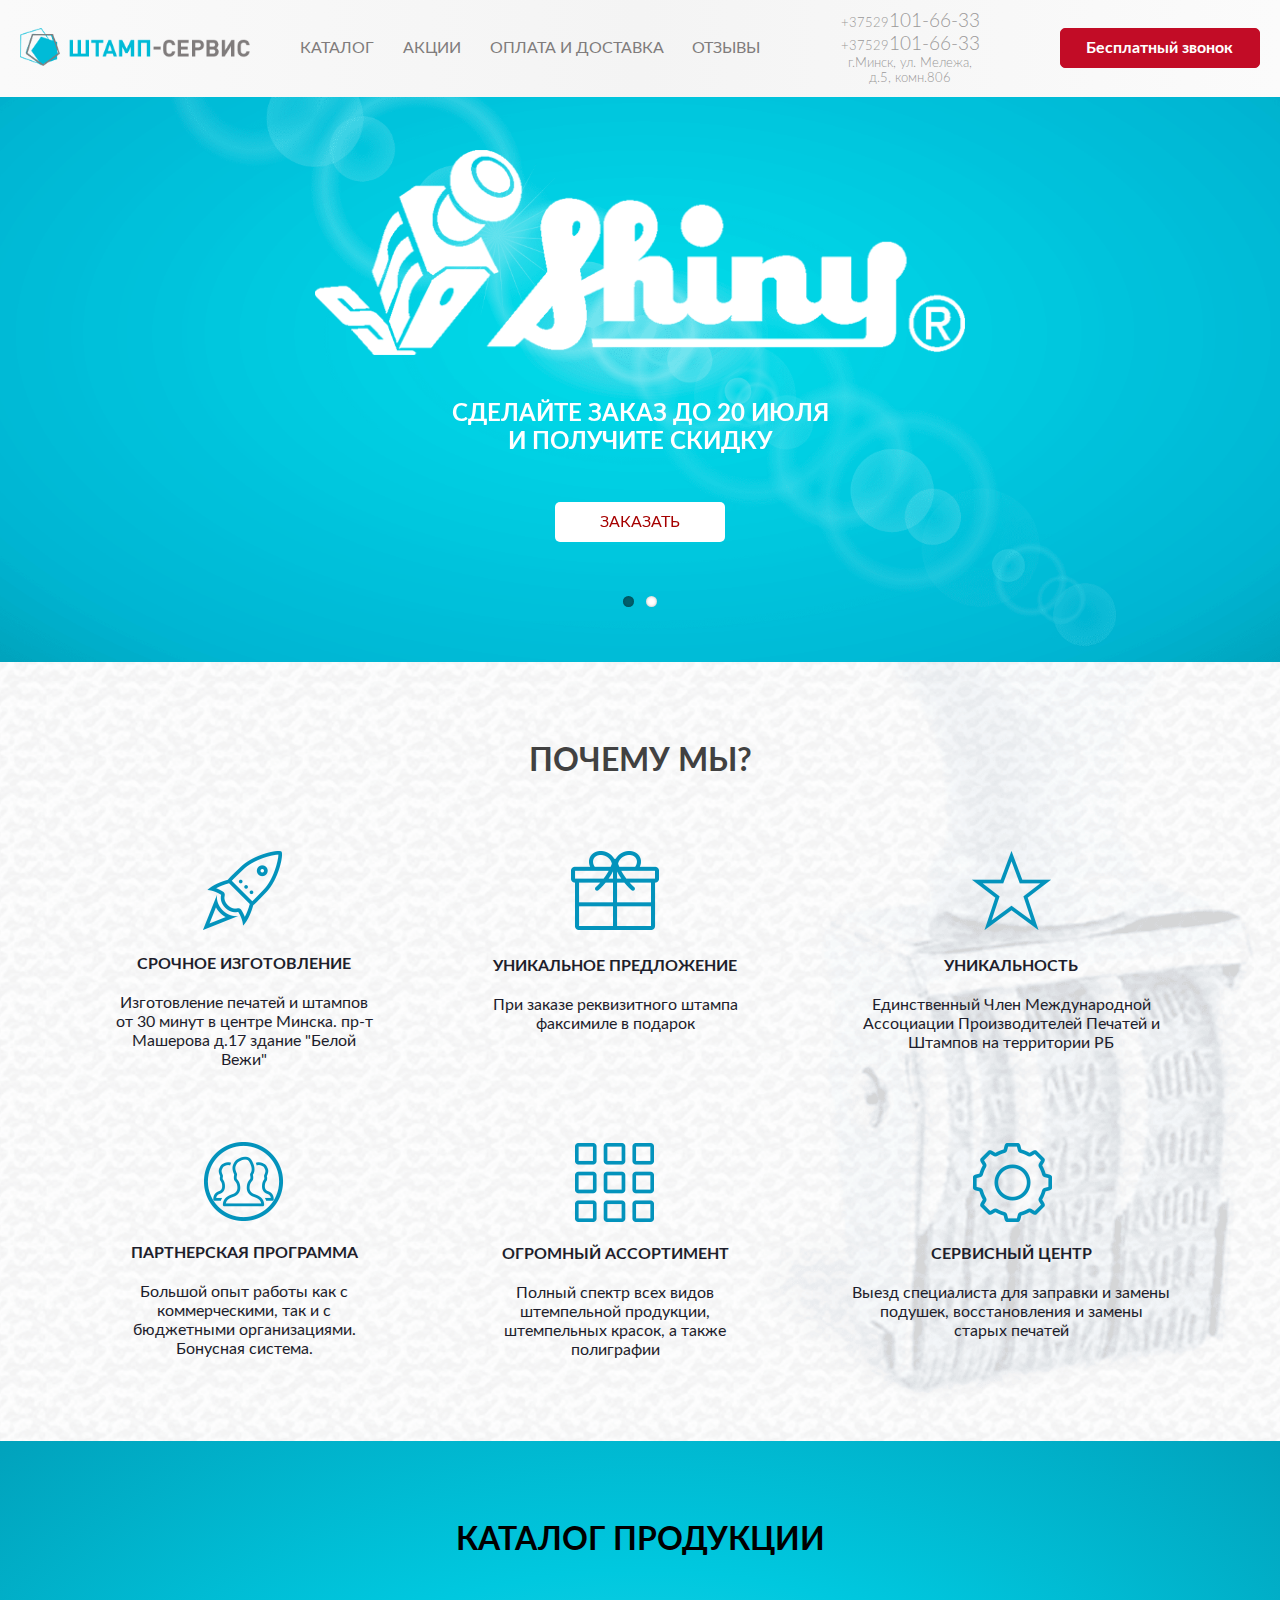
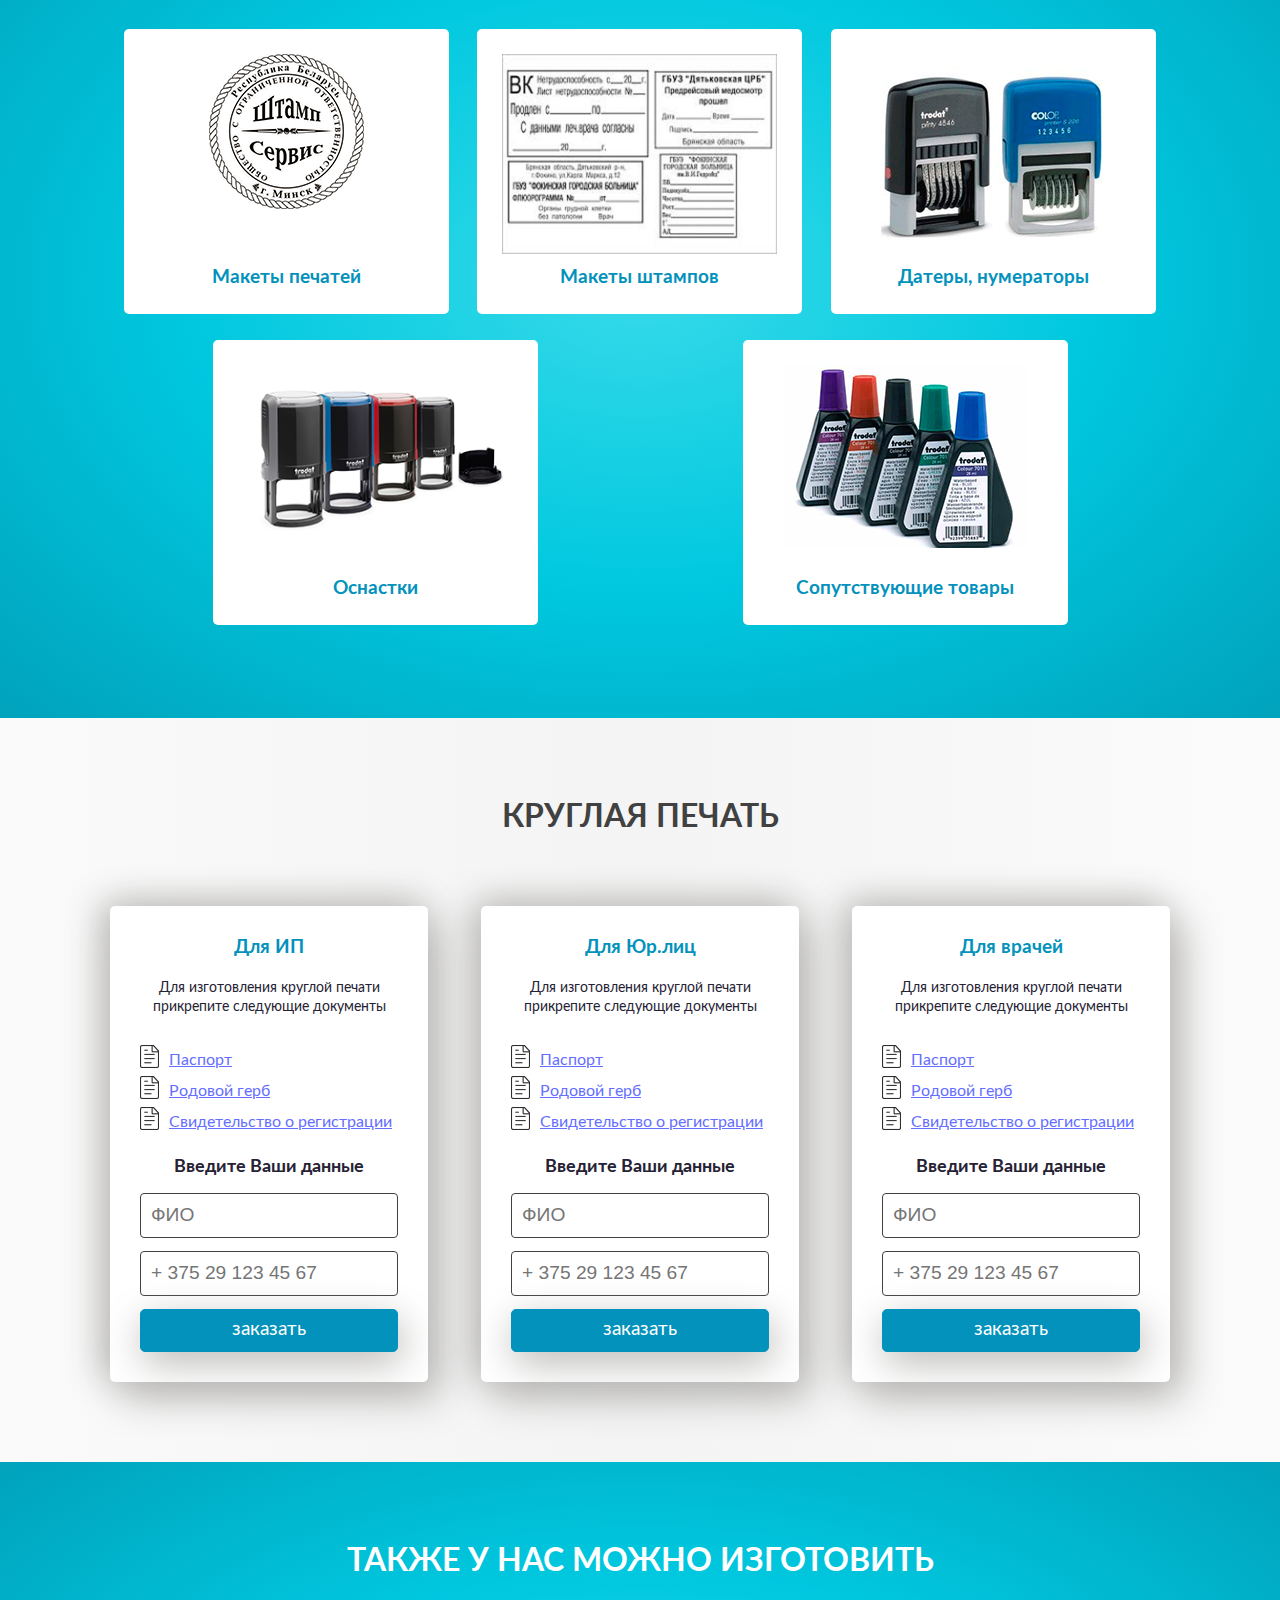
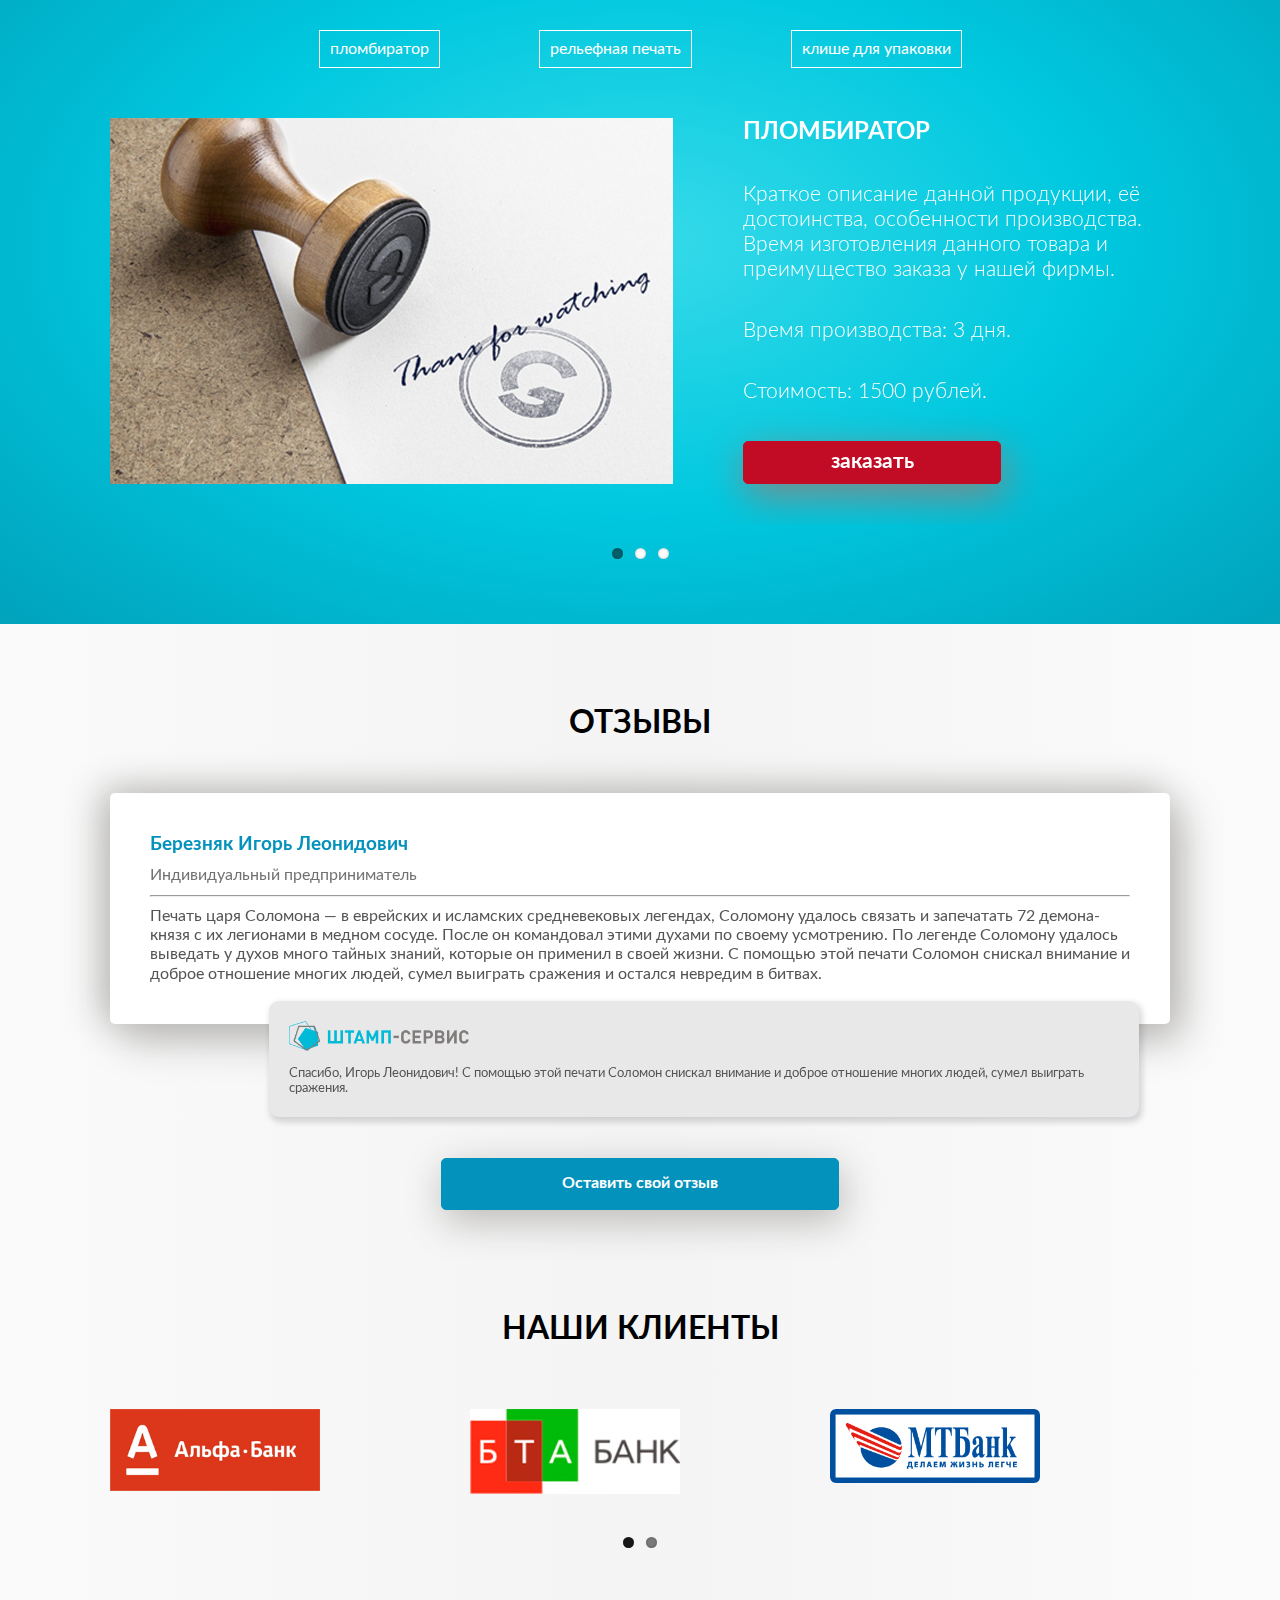
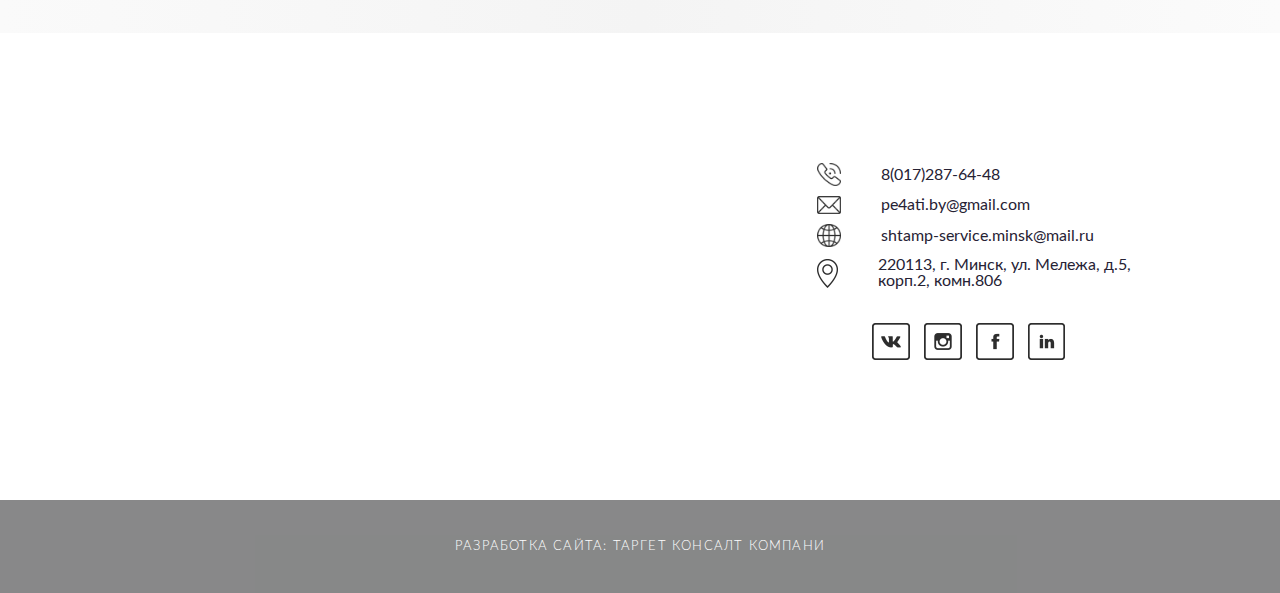
==== commit 32c61330: "final changes at home" ====
--- a/index.html
+++ b/index.html
@@ -47,9 +47,9 @@
 					</a>
 					<ul class="menu__links">
 						<li class="menu__links-item"><a href="#">Каталог</a></li>
-						<li class="menu__links-item"><a href="#">Акции</a></li>
+						<li class="menu__links-item"><a href="#discount">Акции</a></li>
 						<li class="menu__links-item"><a href="#">Оплата и доставка</a></li>
-						<li class="menu__links-item contacts"><a href="#review">Отзывы</a></li>
+						<li class="menu__links-item"><a href="#review">Отзывы</a></li>
 					</ul>
 				</nav>
 			</div>
@@ -66,7 +66,7 @@
 
 	<!--**************** Main-slider ****************-->
 	
-	<div class="slider-wrap">
+	<div class="slider-wrap" id="discount">
 		<div class="flexslider">
 		    <ul class="slides">
 		        <li>
@@ -511,7 +511,7 @@
         </form>
     </div>
 	
-	<script src="http://api-maps.yandex.ru/2.0/?coordorder=longlat&load=package.full&lang=ru-RU" type="text/javascript"></script>
+	<script src="http://api-maps.yandex.ru/2.0/?coordorder=longlat&load=package.full&lang=ru-RU"></script>
 
 	<script>
   	ymaps.ready(init);
--- a/css/main.css
+++ b/css/main.css
@@ -1,18 +1,18 @@
 body {
-	font-family: sans-serif;
-	font-size: 1em;
-	min-width: 320px;
-	position: relative;
-	font-family: "Lato", sans-serif;
-	overflow-x: hidden;
-	max-width: 100%;
+    font-family: sans-serif;
+    font-size: 1em;
+    min-width: 320px;
+    position: relative;
+    font-family: "Lato", sans-serif;
+    overflow-x: hidden;
+    max-width: 100%;
     height: 100%;
 }
 img {
-	max-width: 100%;
+    max-width: 100%;
 }
 a:hover, a:active, a:focus {
-	text-decoration: none;
+    text-decoration: none;
 }
 a.button {
     display: block;
@@ -21,6 +21,8 @@
     text-align: center;
     text-decoration: none;
     border-radius: 5px;
+    -webkit-transition: color 0.2s ease-out,opacity 0.2s ease-out,background 0.2s ease-out;
+    -o-transition: color 0.2s ease-out,opacity 0.2s ease-out,background 0.2s ease-out;
     transition: color 0.2s ease-out,opacity 0.2s ease-out,background 0.2s ease-out;
 }
 .wrapper {
@@ -49,6 +51,9 @@
 
 .header {
     background: #fafafa;
+    background: -webkit-gradient(linear, left top, right top, from(#fafafa), color-stop(#f4f4f4), to(#fbfbfb));
+    background: -webkit-linear-gradient(left, #fafafa, #f4f4f4, #fbfbfb);
+    background: -o-linear-gradient(left, #fafafa, #f4f4f4, #fbfbfb);
     background: linear-gradient(to right, #fafafa, #f4f4f4, #fbfbfb);
     position: fixed;
     width: 100%;
@@ -56,14 +61,19 @@
 }
 .header-wrap {
     max-width: 1480px;
-    display: -webkit-flex;
-    display: -moz-flex;
-    display: -ms-flex;
-    display: -o-flex;
-    display: flex;
-    justify-content: space-between;
+    display: -moz-flex;
+    display: -ms-flex;
+    display: -o-flex;
+    display: -webkit-box;
+    display: -ms-flexbox;
+    display: flex;
+    -webkit-box-pack: justify;
+        -ms-flex-pack: justify;
+            justify-content: space-between;
     -ms-align-items: center;
-    align-items: center;
+    -webkit-box-align: center;
+        -ms-flex-align: center;
+            align-items: center;
     padding-top: 10px;
     padding-bottom: 10px;
 }
@@ -74,16 +84,23 @@
     width: 230px;
 }
 .logo-menu-wrap {
-    display: flex;
-    align-items: center;
+    display: -webkit-box;
+    display: -ms-flexbox;
+    display: flex;
+    -webkit-box-align: center;
+        -ms-flex-align: center;
+            align-items: center;
 }
 .menu__links {
-    display: -webkit-flex;
-    display: -moz-flex;
-    display: -ms-flex;
-    display: -o-flex;
-    display: flex;
-    justify-content: space-between;
+    display: -moz-flex;
+    display: -ms-flex;
+    display: -o-flex;
+    display: -webkit-box;
+    display: -ms-flexbox;
+    display: flex;
+    -webkit-box-pack: justify;
+        -ms-flex-pack: justify;
+            justify-content: space-between;
 }
 .menu__links-item {
     list-style-type: none;
@@ -97,6 +114,8 @@
     color: rgb(128, 124, 124);
     text-transform: uppercase;
     line-height: 1.2;
+    -webkit-transition: color 0.5s ease;
+    -o-transition: color 0.5s ease;
     transition: color 0.5s ease;
 }
 .menu__links-item a:hover,
@@ -109,16 +128,18 @@
     font-weight: 400;
 }
 .our-contacts {
-    display: -webkit-flex;
-    display: -moz-flex;
-    display: -ms-flex;
-    display: -o-flex;
-    display: flex;
-    -webkit-flex-direction: column;
+    display: -moz-flex;
+    display: -ms-flex;
+    display: -o-flex;
+    display: -webkit-box;
+    display: -ms-flexbox;
+    display: flex;
     -moz-flex-direction: column;
     -ms-flex-direction: column;
     -o-flex-direction: column;
-    flex-direction: column;
+    -webkit-box-orient: vertical;
+    -webkit-box-direction: normal;
+            flex-direction: column;
 }
 .our-contacts small {
     font-size: 0.7em;
@@ -131,6 +152,8 @@
 }
 .phone {
     font-size: 1.2em;
+    -webkit-transition: color 0.5s ease;
+    -o-transition: color 0.5s ease;
     transition: color 0.5s ease;
 }
 .address {
@@ -258,18 +281,22 @@
     padding: 0 20px 30px;
  }
 .slider-wrap .slides-item {
-    display: -webkit-flex;
-    display: -moz-flex;
-    display: -ms-flex;
-    display: -o-flex;
-    display: flex;
-    -webkit-flex-direction: column;
+    display: -moz-flex;
+    display: -ms-flex;
+    display: -o-flex;
+    display: -webkit-box;
+    display: -ms-flexbox;
+    display: flex;
     -moz-flex-direction: column;
     -ms-flex-direction: column;
     -o-flex-direction: column;
-    flex-direction: column;
+    -webkit-box-orient: vertical;
+    -webkit-box-direction: normal;
+            flex-direction: column;
     -ms-align-items: center;
-    align-items: center;
+    -webkit-box-align: center;
+        -ms-flex-align: center;
+            align-items: center;
     padding-top: 150px;
 }
 .slides-item__img {
@@ -392,13 +419,19 @@
 }
 .about-items,
 .catalog-items {
-    display: -webkit-flex;
-    display: -moz-flex;
-    display: -ms-flex;
-    display: -o-flex;
-    display: flex;
-    flex-flow: row wrap;
-    justify-content: space-between;
+    display: -moz-flex;
+    display: -ms-flex;
+    display: -o-flex;
+    display: -webkit-box;
+    display: -ms-flexbox;
+    display: flex;
+    -webkit-box-orient: horizontal;
+    -webkit-box-direction: normal;
+        -ms-flex-flow: row wrap;
+            flex-flow: row wrap;
+    -webkit-box-pack: justify;
+        -ms-flex-pack: justify;
+            justify-content: space-between;
 }
 .about-item {
     width: 30%;
@@ -425,13 +458,16 @@
 .catalog,
 .products {
     background: #37dae9;
+    background: -webkit-radial-gradient(#37dae9, #00c8df, #01a2bc);
+    background: -o-radial-gradient(#37dae9, #00c8df, #01a2bc);
     background: radial-gradient(#37dae9, #00c8df, #01a2bc);
 }
 .catalog-title {
     padding-bottom: 57px;
 }
 .catalog-items {
-    justify-content: space-around;
+    -ms-flex-pack: distribute;
+        justify-content: space-around;
 }
 .catalog-item {
     max-width: 100%;
@@ -441,12 +477,25 @@
     background-color: rgb(255, 255, 255);
     margin: 13px;
     text-align: center;
-    display: flex;
-    flex-direction: column;
-    justify-content: space-between;
-    align-items: center;
+    display: -webkit-box;
+    display: -ms-flexbox;
+    display: flex;
+    -webkit-box-orient: vertical;
+    -webkit-box-direction: normal;
+        -ms-flex-direction: column;
+            flex-direction: column;
+    -webkit-box-pack: justify;
+        -ms-flex-pack: justify;
+            justify-content: space-between;
+    -webkit-box-align: center;
+        -ms-flex-align: center;
+            align-items: center;
     padding: 25px;
+    -webkit-transition: -webkit-box-shadow 0.2s ease-out,-webkit-transform 0.3s ease-out;
+    transition: -webkit-box-shadow 0.2s ease-out,-webkit-transform 0.3s ease-out;
+    -o-transition: box-shadow 0.2s ease-out,transform 0.3s ease-out;
     transition: box-shadow 0.2s ease-out,transform 0.3s ease-out;
+    transition: box-shadow 0.2s ease-out,transform 0.3s ease-out,-webkit-box-shadow 0.2s ease-out,-webkit-transform 0.3s ease-out;
 }
 .catalog-item__title {
     padding-top: 10px;
@@ -456,8 +505,11 @@
     
 }
 .block-link:hover .catalog-item {
-    box-shadow: 0 0 31px rgba(8, 3, 5, 0.72);
-    transform: scale(1.05);
+    -webkit-box-shadow: 0 0 31px rgba(8, 3, 5, 0.72);
+            box-shadow: 0 0 31px rgba(8, 3, 5, 0.72);
+    -webkit-transform: scale(1.05);
+        -ms-transform: scale(1.05);
+            transform: scale(1.05);
 }
 
 /************Round-Stamp************/
@@ -465,51 +517,66 @@
 .round-stamp,
 .review {
     background: #fafafa;
+    background: -webkit-gradient(linear, left top, right top, from(#fafafa), color-stop(#f4f4f4), to(#fbfbfb));
+    background: -webkit-linear-gradient(left, #fafafa, #f4f4f4, #fbfbfb);
+    background: -o-linear-gradient(left, #fafafa, #f4f4f4, #fbfbfb);
     background: linear-gradient(to right, #fafafa, #f4f4f4, #fbfbfb);
 }
 .stamp-title {
     color: #414141;
 }
 .stamp-items {
-    display: -webkit-flex;
-    display: -moz-flex;
-    display: -ms-flex;
-    display: -o-flex;
-    display: flex;
-    -webkit-flex-wrap: wrap;
-    -moz-flex-wrap: wrap;
+    display: -moz-flex;
+    display: -ms-flex;
+    display: -o-flex;
+    display: -webkit-box;
+    display: -ms-flexbox;
+    display: flex;
     -ms-flex-wrap: wrap;
     -o-flex-wrap: wrap;
     flex-wrap: wrap;
-    justify-content: space-between;
+    -webkit-box-pack: justify;
+        -ms-flex-pack: justify;
+            justify-content: space-between;
     padding-top: 70px;
 }
 .stamp-item {
-    display: -webkit-flex;
-    display: -moz-flex;
-    display: -ms-flex;
-    display: -o-flex;
-    display: flex;
-    -webkit-flex-direction: column;
+    display: -moz-flex;
+    display: -ms-flex;
+    display: -o-flex;
+    display: -webkit-box;
+    display: -ms-flexbox;
+    display: flex;
     -moz-flex-direction: column;
     -ms-flex-direction: column;
     -o-flex-direction: column;
-    flex-direction: column;
+    -webkit-box-orient: vertical;
+    -webkit-box-direction: normal;
+            flex-direction: column;
     width: 30%;
     background: #fff;
     border-radius: 5px;
-    box-shadow: 12px 15px 42px #bab9b7, 
+    -webkit-box-shadow: 12px 15px 42px #bab9b7, 
+                -8px -4px 36px #bab9b7;
+            box-shadow: 12px 15px 42px #bab9b7, 
                 -8px -4px 36px #bab9b7;
     margin-right: 20px;
     padding: 30px;
+    -webkit-transition: -webkit-box-shadow 0.2s ease-out,-webkit-transform 0.3s ease-out;
+    transition: -webkit-box-shadow 0.2s ease-out,-webkit-transform 0.3s ease-out;
+    -o-transition: box-shadow 0.2s ease-out,transform 0.3s ease-out;
     transition: box-shadow 0.2s ease-out,transform 0.3s ease-out;
+    transition: box-shadow 0.2s ease-out,transform 0.3s ease-out,-webkit-box-shadow 0.2s ease-out,-webkit-transform 0.3s ease-out;
 }
 .stamp-item:nth-child(3n) {
     margin-right: 0;
 }
 .stamp-item:hover {
-    box-shadow: 0 0 31px rgba(64, 146, 188, 0.72);
-    transform: scale(1.05);
+    -webkit-box-shadow: 0 0 31px rgba(64, 146, 188, 0.72);
+            box-shadow: 0 0 31px rgba(64, 146, 188, 0.72);
+    -webkit-transform: scale(1.05);
+        -ms-transform: scale(1.05);
+            transform: scale(1.05);
 }
 .stamp-item__descr {
     color: rgb(38, 34, 52);
@@ -520,13 +587,16 @@
 }
 .stamp-item__list {
     list-style: none;
-    display: -webkit-flex;
-    display: -moz-flex;
-    display: -ms-flex;
-    display: -o-flex;
+    display: -moz-flex;
+    display: -ms-flex;
+    display: -o-flex;
+    display: -webkit-box;
+    display: -ms-flexbox;
     display: flex;
     -ms-align-items: flex-end;
-    align-items: flex-end;
+    -webkit-box-align: end;
+        -ms-flex-align: end;
+            align-items: flex-end;
 }
 .download-file {
     font-size: 1em;
@@ -569,7 +639,8 @@
     line-height: 2.1;
     background-color: #0392bc;
     border: 1px solid #0392bc;
-    box-shadow: 3px 11px 39px #bab9b7;
+    -webkit-box-shadow: 3px 11px 39px #bab9b7;
+            box-shadow: 3px 11px 39px #bab9b7;
 }
 .button__stamp:hover {
     background-color: #fff;
@@ -586,6 +657,8 @@
     padding-bottom: 50px;
 }
 .products-item {
+    display: -webkit-box!important;
+    display: -ms-flexbox!important;
     display: flex!important;
     padding-bottom: 40px!important;
 }
@@ -593,17 +666,21 @@
     padding-right: 70px;
 }
 .products-item__descr {
-    display: -webkit-flex;
-    display: -moz-flex;
-    display: -ms-flex;
-    display: -o-flex;
-    display: flex;
-    -webkit-flex-direction: column;
+    display: -moz-flex;
+    display: -ms-flex;
+    display: -o-flex;
+    display: -webkit-box;
+    display: -ms-flexbox;
+    display: flex;
     -moz-flex-direction: column;
     -ms-flex-direction: column;
     -o-flex-direction: column;
-    flex-direction: column;
-    justify-content: space-between;
+    -webkit-box-orient: vertical;
+    -webkit-box-direction: normal;
+            flex-direction: column;
+    -webkit-box-pack: justify;
+        -ms-flex-pack: justify;
+            justify-content: space-between;
 }
 .products-item__title {
     font-size: 1.5em;
@@ -629,7 +706,8 @@
     background-color: #c20c26;
     border: 1px solid #c20c26;
     color: #fff;
-    box-shadow: 3px 11px 39px #878581;
+    -webkit-box-shadow: 3px 11px 39px #878581;
+            box-shadow: 3px 11px 39px #878581;
 }
 .button__products:hover, 
 .button__products:active, 
@@ -641,9 +719,12 @@
     width: 70%;
     margin: 0 auto 50px;
     list-style: none;
-    display: flex;
-    text-align: center;
-    justify-content: space-around;
+    display: -webkit-box;
+    display: -ms-flexbox;
+    display: flex;
+    text-align: center;
+    -ms-flex-pack: distribute;
+        justify-content: space-around;
 }
 .products-name {
     width: auto;
@@ -684,7 +765,8 @@
     padding: 40px;
     background: #fff;
     border-radius: 5px;
-    box-shadow: 12px 15px 42px #bab9b7, -8px -4px 36px #bab9b7;
+    -webkit-box-shadow: 12px 15px 42px #bab9b7, -8px -4px 36px #bab9b7;
+            box-shadow: 12px 15px 42px #bab9b7, -8px -4px 36px #bab9b7;
     position: relative;
 }
 .review-title {
@@ -711,7 +793,8 @@
     left: 15%;
     border-radius: 10px;
     background-color: rgb(232, 232, 232);
-    box-shadow: 2px 3.464px 6.3px 0.7px rgba(38, 34, 52, 0.18);
+    -webkit-box-shadow: 2px 3.464px 6.3px 0.7px rgba(38, 34, 52, 0.18);
+            box-shadow: 2px 3.464px 6.3px 0.7px rgba(38, 34, 52, 0.18);
     width: 870px;
     height: auto;
     z-index: 165;
@@ -735,7 +818,8 @@
     line-height: 3;
     background-color: #0392bc;
     border: 1px solid #0392bc;
-    box-shadow: 3px 11px 39px #bab9b7;
+    -webkit-box-shadow: 3px 11px 39px #bab9b7;
+            box-shadow: 3px 11px 39px #bab9b7;
     margin: 7% auto 0;
 }
 .button__review:hover,
@@ -772,7 +856,8 @@
     height: 600px;
 }
 .ymaps-layers-pane{
-    filter: grayscale(100%);
+    -webkit-filter: grayscale(100%);
+            filter: grayscale(100%);
     filter: url(/img/filters.svg#grayscale); /* Firefox 3.5+ */
     -webkit-filter: grayscale(1); /* Google Chrome & Safari 6+ */
 }
@@ -791,23 +876,39 @@
     background: #fff;
     border-radius: 5px;
     padding: 40px 25px;
-    display: -webkit-flex;
-    display: -moz-flex;
-    display: -ms-flex;
-    display: -o-flex;
-    display: flex;
-    flex-direction: column;
-    justify-content: space-between;
+    display: -moz-flex;
+    display: -ms-flex;
+    display: -o-flex;
+    display: -webkit-box;
+    display: -ms-flexbox;
+    display: flex;
+    -webkit-box-orient: vertical;
+    -webkit-box-direction: normal;
+        -ms-flex-direction: column;
+            flex-direction: column;
+    -webkit-box-pack: justify;
+        -ms-flex-pack: justify;
+            justify-content: space-between;
+}
+.map-descr-main:hover {
+    -webkit-box-shadow: 0 0 31px rgba(64, 146, 188, 0.72);
+            box-shadow: 0 0 31px rgba(64, 146, 188, 0.72);
 }
 .map-item {
-    display: -webkit-flex;
-    display: -moz-flex;
-    display: -ms-flex;
-    display: -o-flex;
-    display: flex;
-    flex-direction: row;
+    display: -moz-flex;
+    display: -ms-flex;
+    display: -o-flex;
+    display: -webkit-box;
+    display: -ms-flexbox;
+    display: flex;
+    -webkit-box-orient: horizontal;
+    -webkit-box-direction: normal;
+        -ms-flex-direction: row;
+            flex-direction: row;
     -ms-align-items: center;
-    align-items: center;
+    -webkit-box-align: center;
+        -ms-flex-align: center;
+            align-items: center;
     margin-bottom: 10px;
 }
 .map-item p,
@@ -869,6 +970,8 @@
     width: 100%;
     height: auto;
     background: #37dae9;
+    background: -webkit-radial-gradient(#37dae9, #00c8df, #01a2bc);
+    background: -o-radial-gradient(#37dae9, #00c8df, #01a2bc);
     background: radial-gradient(#37dae9, #00c8df, #01a2bc);
 }
 .catalog-main__title {
@@ -880,14 +983,20 @@
 }
 .catalog-main__wrapper {
     background: #fafafa;
+    background: -webkit-gradient(linear, left top, right top, from(#fafafa), color-stop(#f4f4f4), to(#fbfbfb));
+    background: -webkit-linear-gradient(left, #fafafa, #f4f4f4, #fbfbfb);
+    background: -o-linear-gradient(left, #fafafa, #f4f4f4, #fbfbfb);
     background: linear-gradient(to right, #fafafa, #f4f4f4, #fbfbfb);
 }
 .catalog-main__wrapper h5 {
     color: #333;
 }
 ul.submenu {
-    display: flex;
-    justify-content: space-around;
+    display: -webkit-box;
+    display: -ms-flexbox;
+    display: flex;
+    -ms-flex-pack: distribute;
+        justify-content: space-around;
     list-style: none;
     padding: 50px 0;
 }
@@ -914,19 +1023,22 @@
     list-style: none;
 }
 .klishe-row__list {
-    display: -webkit-flex;
-    display: -moz-flex;
-    display: -ms-flex;
-    display: -o-flex;
-    display: flex;
-    -webkit-flex-wrap: wrap;
-    -moz-flex-wrap: wrap;
+    display: -moz-flex;
+    display: -ms-flex;
+    display: -o-flex;
+    display: -webkit-box;
+    display: -ms-flexbox;
+    display: flex;
     -ms-flex-wrap: wrap;
     -o-flex-wrap: wrap;
     flex-wrap: wrap;
     -ms-align-items: center;
-    align-items: center;
-    justify-content: center;
+    -webkit-box-align: center;
+        -ms-flex-align: center;
+            align-items: center;
+    -webkit-box-pack: center;
+        -ms-flex-pack: center;
+            justify-content: center;
 }
 
 /************--------------Oplata.html--------------************/
@@ -934,12 +1046,17 @@
 .oplata {
     padding-top: 96px;
     background: #fafafa;
+    background: -webkit-gradient(linear, left top, right top, from(#fafafa), color-stop(#f4f4f4), to(#fbfbfb));
+    background: -webkit-linear-gradient(left, #fafafa, #f4f4f4, #fbfbfb);
+    background: -o-linear-gradient(left, #fafafa, #f4f4f4, #fbfbfb);
     background: linear-gradient(to right, #fafafa, #f4f4f4, #fbfbfb);
 }
 .oplata__title-wrap {
     width: 100%;
     height: auto;
     background: #37dae9;
+    background: -webkit-radial-gradient(#37dae9, #00c8df, #01a2bc);
+    background: -o-radial-gradient(#37dae9, #00c8df, #01a2bc);
     background: radial-gradient(#37dae9, #00c8df, #01a2bc);
 }
 .oplata__title {
@@ -954,13 +1071,16 @@
     padding: 70px 20px;
 }
 .oplata-wrapper__item {
-    display: -webkit-flex;
-    display: -moz-flex;
-    display: -ms-flex;
-    display: -o-flex;
+    display: -moz-flex;
+    display: -ms-flex;
+    display: -o-flex;
+    display: -webkit-box;
+    display: -ms-flexbox;
     display: flex;
     -ms-align-items: flex-start;
-    align-items: flex-start;
+    -webkit-box-align: start;
+        -ms-flex-align: start;
+            align-items: flex-start;
     padding-bottom: 60px;
 }
 .oplata-wrapper__img {
@@ -969,19 +1089,25 @@
     padding-right: 70px;
 }
 .oplata-wrapper__descr {
-    display: -webkit-flex;
-    display: -moz-flex;
-    display: -ms-flex;
-    display: -o-flex;
-    display: flex;
-    -webkit-flex-direction: column;
+    display: -moz-flex;
+    display: -ms-flex;
+    display: -o-flex;
+    display: -webkit-box;
+    display: -ms-flexbox;
+    display: flex;
     -moz-flex-direction: column;
     -ms-flex-direction: column;
     -o-flex-direction: column;
-    flex-direction: column;
+    -webkit-box-orient: vertical;
+    -webkit-box-direction: normal;
+            flex-direction: column;
     -ms-align-items: flex-start;
-    align-items: flex-start;
-    justify-content: space-between;
+    -webkit-box-align: start;
+        -ms-flex-align: start;
+            align-items: flex-start;
+    -webkit-box-pack: justify;
+        -ms-flex-pack: justify;
+            justify-content: space-between;
 }
 .oplata-wrapper__title {
     text-transform: uppercase;
@@ -1039,12 +1165,14 @@
     text-align: center;
 }
 .operatory__wrap {
-    display: -webkit-flex;
-    display: -moz-flex;
-    display: -ms-flex;
-    display: -o-flex;
-    display: flex;
-    justify-content: space-around;
+    display: -moz-flex;
+    display: -ms-flex;
+    display: -o-flex;
+    display: -webkit-box;
+    display: -ms-flexbox;
+    display: flex;
+    -ms-flex-pack: distribute;
+        justify-content: space-around;
     padding: 60px 0;
 }
 .oplata-wrapper__commission {
@@ -1063,7 +1191,7 @@
 /***************--------- Pop-up-form ---------***************/
 
 .hidden {
-	display: none;
+    display: none;
 }
 #form_back,
 #form_review {
@@ -1107,6 +1235,8 @@
     text-align: center;
     text-decoration: none;
     border-radius: 5px;
+    -webkit-transition: color 0.2s ease-out,opacity 0.2s ease-out,background 0.2s ease-out;
+    -o-transition: color 0.2s ease-out,opacity 0.2s ease-out,background 0.2s ease-out;
     transition: color 0.2s ease-out,opacity 0.2s ease-out,background 0.2s ease-out;
     width: 200px;
     height: 40px;
@@ -1131,4 +1261,4 @@
     color: #3c3c3c;
     text-align: center;
     padding: 15px 0 20px;
-}
+}--- a/css/media.css
+++ b/css/media.css
@@ -19,7 +19,9 @@
 	.map-descr-main {
 		bottom: 100%;
 		left: 50%;
-		transform: translateX(-50%);
+		-webkit-transform: translateX(-50%);
+		    -ms-transform: translateX(-50%);
+		        transform: translateX(-50%);
 	}
 	
 	/*Section-products*/
@@ -49,7 +51,8 @@
 		margin-top: 15px;
 	}
 	.stamp-items {
-		justify-content: space-around;
+		-ms-flex-pack: distribute;
+		    justify-content: space-around;
 	}
 	/*Section-review*/
 	.button__review {
@@ -57,11 +60,12 @@
 	}
 	/*Section-products*/
 	.products-item {
-		-webkit-flex-direction: column;
 		-moz-flex-direction: column;
 		-ms-flex-direction: column;
 		-o-flex-direction: column;
-		flex-direction: column;
+		-webkit-box-orient: vertical;
+		-webkit-box-direction: normal;
+		        flex-direction: column;
 	}
 	.flexslider .slides img {
 		margin: 0 auto;
@@ -70,7 +74,9 @@
 	}
 	.products-item__descr {
 		-ms-align-items: center;
-		align-items: center;
+		-webkit-box-align: center;
+		    -ms-flex-align: center;
+		        align-items: center;
 		margin-top: 25px;
 	}
 	.button__products,
@@ -88,8 +94,6 @@
 	/********************Catalog.html********************/
 
 	ul.submenu {
-		-webkit-flex-wrap: wrap;
-		-moz-flex-wrap: wrap;
 		-ms-flex-wrap: wrap;
 		-o-flex-wrap: wrap;
 		flex-wrap: wrap;
@@ -114,7 +118,9 @@
 	}
 	.header-wrap {
 		-ms-align-items: initial;
-		align-items: initial;
+		-webkit-box-align: initial;
+		    -ms-flex-align: initial;
+		        align-items: initial;
 	}
 	.button__header, 
 	.our-contacts {
@@ -147,21 +153,14 @@
 	.animated {
 		/*CSS transitions*/
 		-o-transition-property: none !important;
-		-moz-transition-property: none !important;
-		-ms-transition-property: none !important;
 		-webkit-transition-property: none !important;
 		transition-property: none !important;
 		/*CSS transforms*/
-		-o-transform: none !important;
-		-moz-transform: none !important;
 		-ms-transform: none !important;
 		-webkit-transform: none !important;
 		transform: none !important;
 		/*CSS animations*/
 		-webkit-animation: none !important;
-		-moz-animation: none !important;
-		-o-animation: none !important;
-		-ms-animation: none !important;
 		animation: none !important;
 	}
 
@@ -234,13 +233,20 @@
 		padding: 50px 20px;
 	}
 	.oplata-wrapper__item {
-		flex-direction: column;
-    	align-items: center;
+		-webkit-box-orient: vertical;
+		-webkit-box-direction: normal;
+		    -ms-flex-direction: column;
+		        flex-direction: column;
+    	-webkit-box-align: center;
+    	    -ms-flex-align: center;
+    	        align-items: center;
     	padding-bottom: 40px;
 	}
 	.oplata-wrapper__descr {
 		-ms-align-items: center;
-		align-items: center;
+		-webkit-box-align: center;
+		    -ms-flex-align: center;
+		        align-items: center;
 	}
 	.oplata-wrapper__img {
 		padding-right: 0;
@@ -300,7 +306,9 @@
 	.menu.menu_state_open .menu__links {
 		position: relative;
 		-ms-align-items: flex-start;
-		align-items: flex-start;
+		-webkit-box-align: start;
+		    -ms-flex-align: start;
+		        align-items: flex-start;
     	width: 130%;
     	left: 50%;
 	}	
@@ -354,7 +362,9 @@
 	    width: 60%; 
 	}
 	.about-items {
-		justify-content: center;
+		-webkit-box-pack: center;
+		    -ms-flex-pack: center;
+		        justify-content: center;
 	}
 	/*Section-stamp*/
 	.stamp-item {
